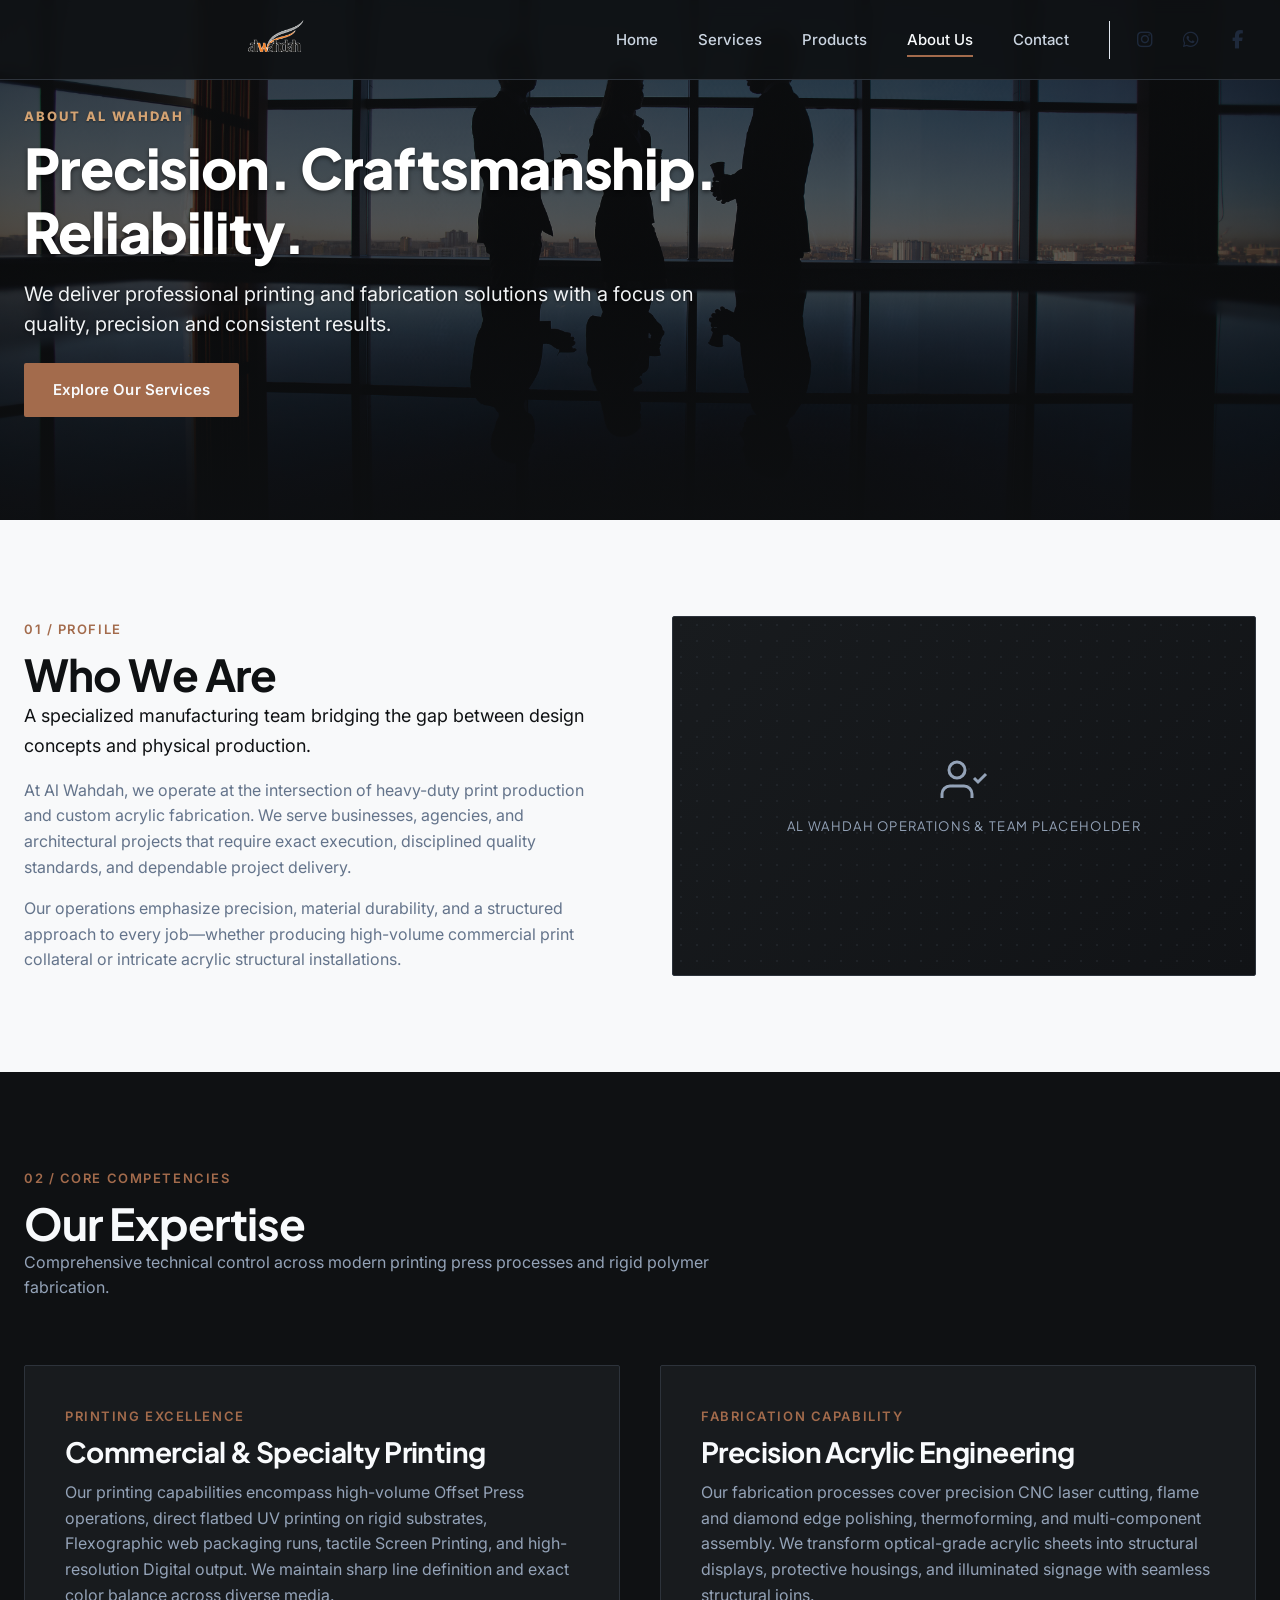
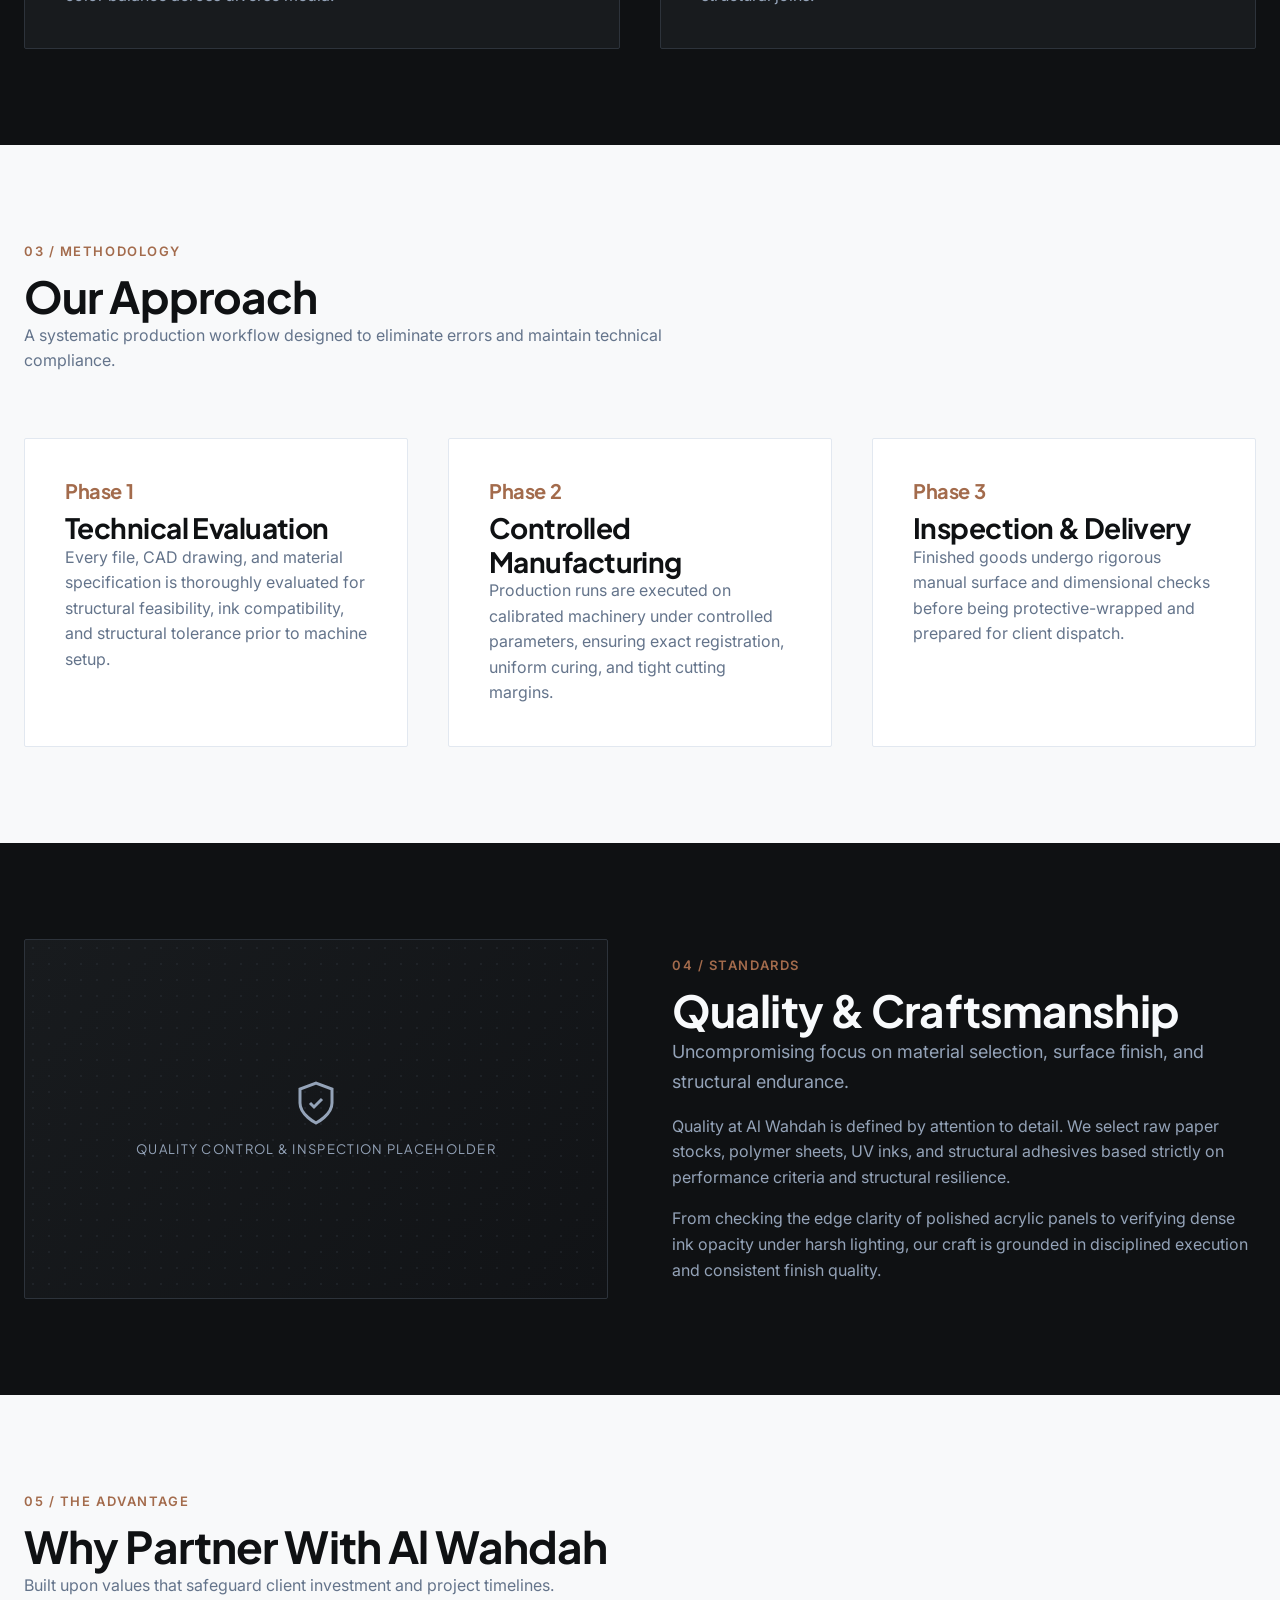
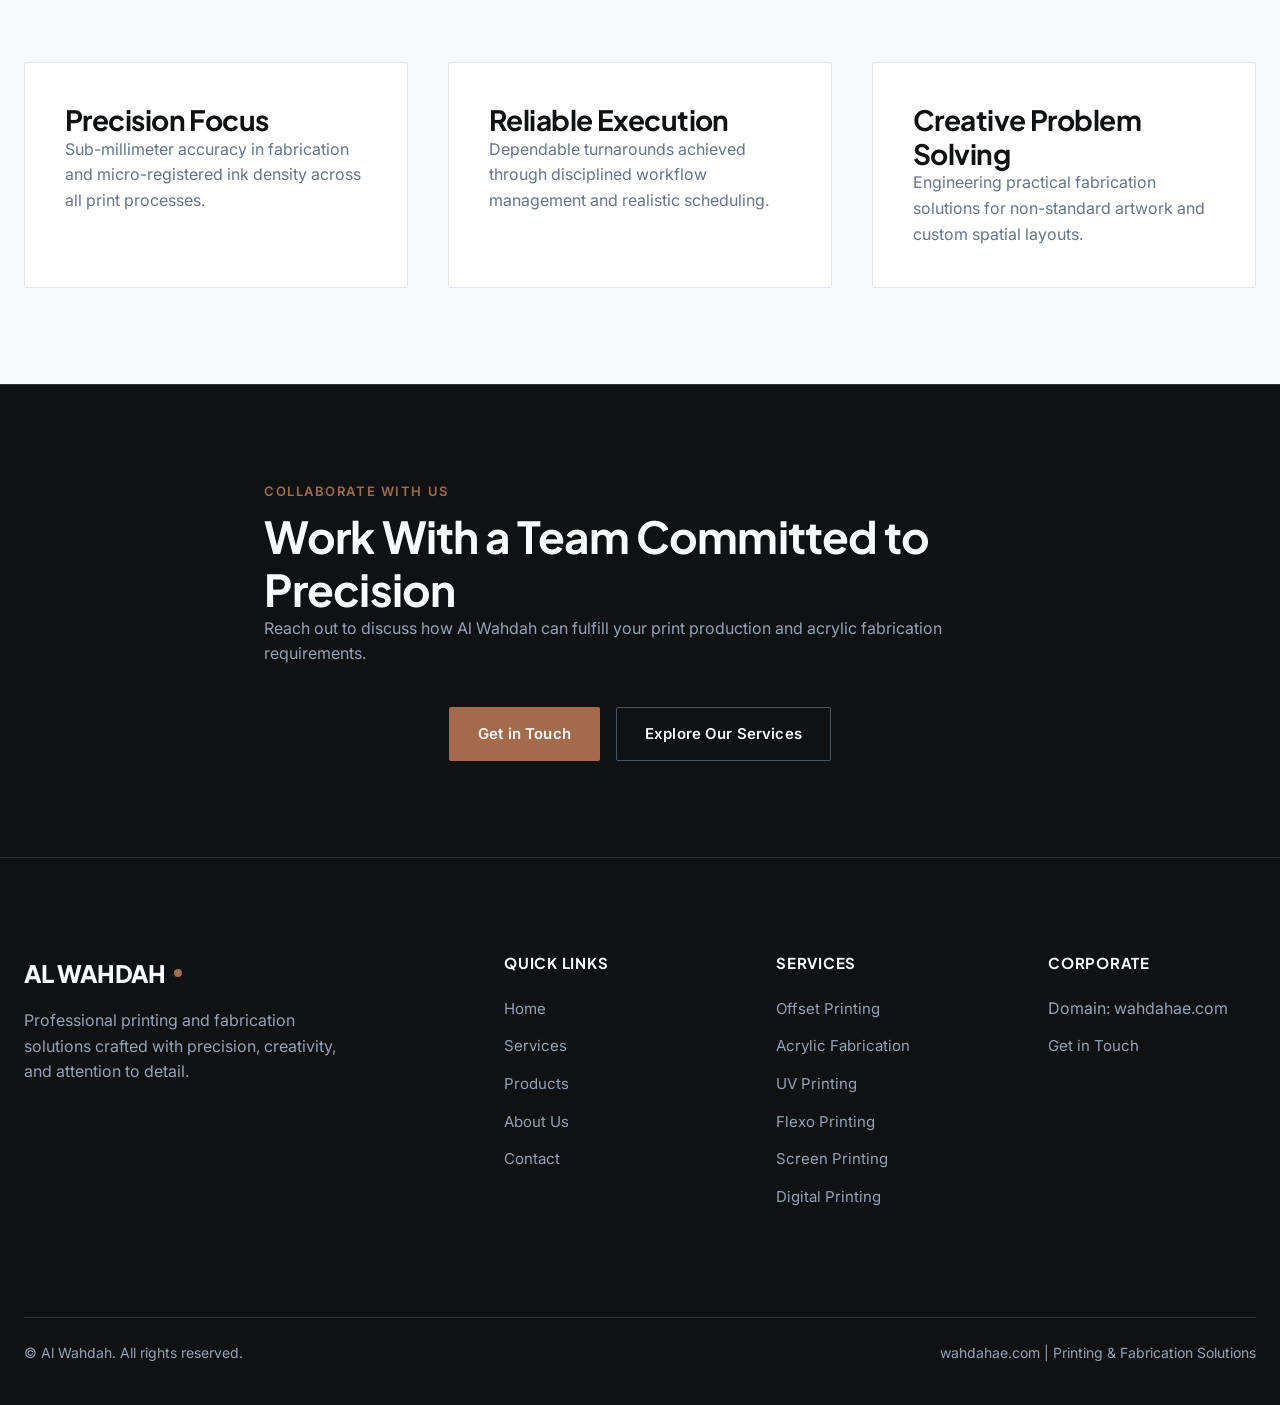
==== about.html @ 5cb5d932 "Initial project upload" ====
<!doctype html>
<html lang="en">
  <head>
    <meta charset="UTF-8" />
    <meta name="viewport" content="width=device-width, initial-scale=1.0" />
    <meta
      name="description"
      content="Learn about Al Wahdah — dedicated to printing excellence, acrylic fabrication capabilities, technical precision, and reliable quality craftsmanship."
    />
    <meta
      name="keywords"
      content="About Al Wahdah, Printing Company, Acrylic Fabrication, Industrial Printing, Quality Craftsmanship, Print Precision"
    />
    <meta name="author" content="Al Wahdah" />
    <meta property="og:title" content="About Us | Al Wahdah" />
    <meta
      property="og:description"
      content="Learn about Al Wahdah — dedicated to printing excellence, acrylic fabrication capabilities, technical precision, and reliable quality craftsmanship."
    />
    <meta property="og:type" content="website" />
    <meta property="og:url" content="https://wahdahae.com/about.html" />

    <title>About Us | Al Wahdah — Printing &amp; Fabrication Solutions</title>

    <!-- Google Fonts -->
    <link rel="preconnect" href="https://fonts.googleapis.com" />
    <link rel="preconnect" href="https://fonts.gstatic.com" crossorigin />
    <link
      href="https://fonts.googleapis.com/css2?family=Inter:wght@400;500;600;700&family=Plus+Jakarta+Sans:wght@600;700;800&display=swap"
      rel="stylesheet"
    />

    <!-- Main Stylesheet -->
    <link rel="stylesheet" href="css/style.css" />
    <!-- Font Awesome CDN -->
    <link
      rel="stylesheet"
      href="https://cdnjs.cloudflare.com/ajax/libs/font-awesome/6.5.1/css/all.min.css"
      integrity="sha512-DTOQO9RWCH3ppGqcWaEA1BIZOC6xxalwEsw9c2QQeAIftl+Vegovlnee1c9QX4TctnWMn13TZye+giMm8e2LwA=="
      crossorigin="anonymous"
      referrerpolicy="no-referrer"
    />
    <link
      rel="stylesheet"
      href="https://cdnjs.cloudflare.com/ajax/libs/font-awesome/6.5.1/css/all.min.css"
      integrity="sha512-DTOQO9RWCH3ppGqcWaEA1BIZOC6xxalwEsw9c2QQeAIftl+Vegovlnee1c9QX4TctnWMn13TZye+giMm8e2LwA=="
      crossorigin="anonymous"
      referrerpolicy="no-referrer"
    />
  </head>
  <body>
    <!-- ==========================================
       SITE HEADER / NAVIGATION
       ========================================== -->
    <header class="site-header">
      <div class="container header-container">
        <a href="index.html" class="brand-logo" aria-label="Al Wahdah">
          <img
            src="images/general/wahdah-logo.png"
            alt="Al Wahdah"
            class="logo-img"
            loading="eager"
          />
        </a>

        <div class="nav-wrapper">
          <nav aria-label="Main Navigation">
            <ul class="nav-menu" id="mobile-navigation">
              <li><a href="index.html" class="nav-link active">Home</a></li>
              <li><a href="services.html" class="nav-link">Services</a></li>
              <li><a href="products.html" class="nav-link">Products</a></li>
              <li><a href="about.html" class="nav-link">About Us</a></li>
              <li><a href="contact.html" class="nav-link">Contact</a></li>

              <!-- Mobile Social Navigation -->
              <li class="nav-social-mobile">
                <a
                  href="https://www.instagram.com/wahdah.ae/?hl=en"
                  target="_blank"
                  rel="noopener noreferrer"
                  aria-label="Instagram"
                  title="Instagram"
                  class="social-icon-link"
                >
                  <i class="fa-brands fa-instagram" aria-hidden="true"></i>
                </a>
                <a
                  href="https://wa.me/971529286262"
                  target="_blank"
                  rel="noopener noreferrer"
                  aria-label="WhatsApp"
                  title="WhatsApp"
                  class="social-icon-link"
                >
                  <i class="fa-brands fa-whatsapp" aria-hidden="true"></i>
                </a>
                <a
                  href="https://www.facebook.com/alwahdah.printingpress/"
                  target="_blank"
                  rel="noopener noreferrer"
                  aria-label="Facebook"
                  title="Facebook"
                  class="social-icon-link"
                >
                  <i class="fa-brands fa-facebook-f" aria-hidden="true"></i>
                </a>
              </li>
            </ul>
          </nav>

          <!-- Desktop Social Links -->
          <div class="nav-social-desktop">
            <a
              href="https://www.instagram.com/wahdah.ae/?hl=en"
              target="_blank"
              rel="noopener noreferrer"
              aria-label="Instagram"
              title="Instagram"
              class="social-icon-link"
            >
              <i class="fa-brands fa-instagram" aria-hidden="true"></i>
            </a>
            <a
              href="https://wa.me/971529286262"
              target="_blank"
              rel="noopener noreferrer"
              aria-label="WhatsApp"
              title="WhatsApp"
              class="social-icon-link"
            >
              <i class="fa-brands fa-whatsapp" aria-hidden="true"></i>
            </a>
            <a
              href="https://www.facebook.com/alwahdah.printingpress/"
              target="_blank"
              rel="noopener noreferrer"
              aria-label="Facebook"
              title="Facebook"
              class="social-icon-link"
            >
              <i class="fa-brands fa-facebook-f" aria-hidden="true"></i>
            </a>
          </div>
        </div>

        <button
          class="mobile-nav-toggle"
          aria-label="Open menu"
          aria-expanded="false"
          aria-controls="mobile-navigation"
        >
          <span></span>
          <span></span>
          <span></span>
        </button>
      </div>
    </header>
    <main>
      <!-- ==========================================
         PAGE HERO
         ========================================== -->
      <!-- ==========================================
     ABOUT US HERO SECTION
     ========================================== -->
<section class="about-hero">
  <div class="about-hero-bg">
    <img src="images/general/about-us-hero.jpg" alt="Al Wahdah production facility" class="about-hero-img" loading="eager">
    <div class="about-hero-overlay"></div>
  </div>

  <div class="container about-hero-container">
    <div class="about-hero-content hero-animate">
      <span class="text-eyebrow about-hero-eyebrow">ABOUT AL WAHDAH</span>
      <h1 class="about-hero-title">Precision. Craftsmanship. Reliability.</h1>
      <p class="about-hero-lead">
        We deliver professional printing and fabrication solutions with a focus on quality, precision and consistent results.
      </p>
      <div class="about-hero-action">
        <a href="services.html" class="btn btn-primary">Explore Our Services</a>
      </div>
    </div>
  </div>
</section>

      <!-- ==========================================
         1. WHO WE ARE
         ========================================== -->
      <section class="section">
        <div class="container">
          <div
            class="grid grid-2"
            style="align-items: center; gap: var(--space-2xl)"
          >
            <div class="reveal">
              <span class="text-eyebrow">01 / Profile</span>
              <h2>Who We Are</h2>
              <p class="text-lead" style="color: var(--color-dark-deep)">
                A specialized manufacturing team bridging the gap between design
                concepts and physical production.
              </p>
              <p>
                At Al Wahdah, we operate at the intersection of heavy-duty print
                production and custom acrylic fabrication. We serve businesses,
                agencies, and architectural projects that require exact
                execution, disciplined quality standards, and dependable project
                delivery.
              </p>
              <p>
                Our operations emphasize precision, material durability, and a
                structured approach to every job—whether producing high-volume
                commercial print collateral or intricate acrylic structural
                installations.
              </p>
            </div>

            <div class="reveal">
              <div class="media-placeholder" style="min-height: 360px">
                <svg
                  class="media-placeholder-icon"
                  viewBox="0 0 24 24"
                  fill="none"
                  stroke="currentColor"
                  stroke-width="1.5"
                >
                  <path d="M16 21v-2a4 4 0 00-4-4H5a4 4 0 00-4 4v2" />
                  <circle cx="8.5" cy="7" r="4" />
                  <polyline points="17 11 19 13 23 9" />
                </svg>
                <span class="media-placeholder-text"
                  >Al Wahdah Operations &amp; Team Placeholder</span
                >
              </div>
            </div>
          </div>
        </div>
      </section>

      <!-- ==========================================
         2. OUR EXPERTISE
         ========================================== -->
      <section class="section section-dark">
        <div class="container">
          <div class="section-header reveal">
            <span class="text-eyebrow">02 / Core Competencies</span>
            <h2>Our Expertise</h2>
            <p>
              Comprehensive technical control across modern printing press
              processes and rigid polymer fabrication.
            </p>
          </div>

          <div class="grid grid-2" style="gap: var(--space-xl)">
            <div
              class="card reveal"
              style="
                background-color: var(--color-dark-surface);
                border-color: var(--color-border-dark);
              "
            >
              <span class="text-eyebrow">Printing Excellence</span>
              <h3
                style="
                  color: var(--color-text-light);
                  margin-bottom: var(--space-sm);
                "
              >
                Commercial &amp; Specialty Printing
              </h3>
              <p style="color: var(--color-aluminum)">
                Our printing capabilities encompass high-volume Offset Press
                operations, direct flatbed UV printing on rigid substrates,
                Flexographic web packaging runs, tactile Screen Printing, and
                high-resolution Digital output. We maintain sharp line
                definition and exact color balance across diverse media.
              </p>
            </div>

            <div
              class="card reveal"
              style="
                background-color: var(--color-dark-surface);
                border-color: var(--color-border-dark);
              "
            >
              <span class="text-eyebrow">Fabrication Capability</span>
              <h3
                style="
                  color: var(--color-text-light);
                  margin-bottom: var(--space-sm);
                "
              >
                Precision Acrylic Engineering
              </h3>
              <p style="color: var(--color-aluminum)">
                Our fabrication processes cover precision CNC laser cutting,
                flame and diamond edge polishing, thermoforming, and
                multi-component assembly. We transform optical-grade acrylic
                sheets into structural displays, protective housings, and
                illuminated signage with seamless structural joins.
              </p>
            </div>
          </div>
        </div>
      </section>

      <!-- ==========================================
         3. OUR APPROACH
         ========================================== -->
      <section class="section">
        <div class="container">
          <div class="section-header reveal">
            <span class="text-eyebrow">03 / Methodology</span>
            <h2>Our Approach</h2>
            <p>
              A systematic production workflow designed to eliminate errors and
              maintain technical compliance.
            </p>
          </div>

          <div class="grid grid-3">
            <div class="card reveal">
              <h4
                style="
                  color: var(--color-accent-brown);
                  margin-bottom: var(--space-xs);
                "
              >
                Phase 1
              </h4>
              <h3>Technical Evaluation</h3>
              <p>
                Every file, CAD drawing, and material specification is
                thoroughly evaluated for structural feasibility, ink
                compatibility, and structural tolerance prior to machine setup.
              </p>
            </div>

            <div class="card reveal">
              <h4
                style="
                  color: var(--color-accent-brown);
                  margin-bottom: var(--space-xs);
                "
              >
                Phase 2
              </h4>
              <h3>Controlled Manufacturing</h3>
              <p>
                Production runs are executed on calibrated machinery under
                controlled parameters, ensuring exact registration, uniform
                curing, and tight cutting margins.
              </p>
            </div>

            <div class="card reveal">
              <h4
                style="
                  color: var(--color-accent-brown);
                  margin-bottom: var(--space-xs);
                "
              >
                Phase 3
              </h4>
              <h3>Inspection &amp; Delivery</h3>
              <p>
                Finished goods undergo rigorous manual surface and dimensional
                checks before being protective-wrapped and prepared for client
                dispatch.
              </p>
            </div>
          </div>
        </div>
      </section>

      <!-- ==========================================
         4. QUALITY & CRAFTSMANSHIP
         ========================================== -->
      <section class="section section-dark">
        <div class="container">
          <div
            class="grid grid-2"
            style="align-items: center; gap: var(--space-2xl)"
          >
            <div class="reveal" style="order: 2">
              <span class="text-eyebrow">04 / Standards</span>
              <h2>Quality &amp; Craftsmanship</h2>
              <p class="text-lead">
                Uncompromising focus on material selection, surface finish, and
                structural endurance.
              </p>
              <p>
                Quality at Al Wahdah is defined by attention to detail. We
                select raw paper stocks, polymer sheets, UV inks, and structural
                adhesives based strictly on performance criteria and structural
                resilience.
              </p>
              <p>
                From checking the edge clarity of polished acrylic panels to
                verifying dense ink opacity under harsh lighting, our craft is
                grounded in disciplined execution and consistent finish quality.
              </p>
            </div>

            <div class="reveal" style="order: 1">
              <div class="media-placeholder" style="min-height: 360px">
                <svg
                  class="media-placeholder-icon"
                  viewBox="0 0 24 24"
                  fill="none"
                  stroke="currentColor"
                  stroke-width="1.5"
                >
                  <path d="M12 22s8-4 8-10V5l-8-3-8 3v7c0 6 8 10 8 10z" />
                  <path d="M9 12l2 2 4-4" />
                </svg>
                <span class="media-placeholder-text"
                  >Quality Control &amp; Inspection Placeholder</span
                >
              </div>
            </div>
          </div>
        </div>
      </section>

      <!-- ==========================================
         5. WHY AL WAHDAH
         ========================================== -->
      <section class="section">
        <div class="container">
          <div class="section-header reveal">
            <span class="text-eyebrow">05 / The Advantage</span>
            <h2>Why Partner With Al Wahdah</h2>
            <p>
              Built upon values that safeguard client investment and project
              timelines.
            </p>
          </div>

          <div class="grid grid-3">
            <div class="card reveal">
              <h3>Precision Focus</h3>
              <p>
                Sub-millimeter accuracy in fabrication and micro-registered ink
                density across all print processes.
              </p>
            </div>

            <div class="card reveal">
              <h3>Reliable Execution</h3>
              <p>
                Dependable turnarounds achieved through disciplined workflow
                management and realistic scheduling.
              </p>
            </div>

            <div class="card reveal">
              <h3>Creative Problem Solving</h3>
              <p>
                Engineering practical fabrication solutions for non-standard
                artwork and custom spatial layouts.
              </p>
            </div>
          </div>
        </div>
      </section>

      <!-- ==========================================
         6. CTA SECTION
         ========================================== -->
      <section
        class="section section-dark"
        style="border-top: 1px solid var(--color-border-dark)"
      >
        <div
          class="container text-center reveal"
          style="max-width: 800px; margin: 0 auto"
        >
          <span class="text-eyebrow">Collaborate With Us</span>
          <h2>Work With a Team Committed to Precision</h2>
          <p style="margin-bottom: var(--space-xl)">
            Reach out to discuss how Al Wahdah can fulfill your print production
            and acrylic fabrication requirements.
          </p>
          <div class="hero-actions" style="justify-content: center">
            <a href="contact.html" class="btn btn-primary">Get in Touch</a>
            <a href="services.html" class="btn btn-secondary"
              >Explore Our Services</a
            >
          </div>
        </div>
      </section>
    </main>

    <!-- ==========================================
       SITE FOOTER
       ========================================== -->
    <footer class="site-footer">
      <div class="container">
        <div class="footer-grid">
          <div class="footer-brand">
            <a href="index.html" class="brand-logo">
              AL WAHDAH<span class="accent-dot"></span>
            </a>
            <p>
              Professional printing and fabrication solutions crafted with
              precision, creativity, and attention to detail.
            </p>
          </div>

          <div>
            <h4 class="footer-title">Quick Links</h4>
            <ul class="footer-links">
              <li><a href="index.html">Home</a></li>
              <li><a href="services.html">Services</a></li>
              <li><a href="products.html">Products</a></li>
              <li><a href="about.html">About Us</a></li>
              <li><a href="contact.html">Contact</a></li>
            </ul>
          </div>

          <div>
            <h4 class="footer-title">Services</h4>
            <ul class="footer-links">
              <li><a href="services.html#offset">Offset Printing</a></li>
              <li><a href="services.html#acrylic">Acrylic Fabrication</a></li>
              <li><a href="services.html#uv">UV Printing</a></li>
              <li><a href="services.html#flexo">Flexo Printing</a></li>
              <li><a href="services.html#screen">Screen Printing</a></li>
              <li><a href="services.html#digital">Digital Printing</a></li>
            </ul>
          </div>

          <div>
            <h4 class="footer-title">Corporate</h4>
            <ul class="footer-links">
              <li>
                <span
                  style="
                    display: block;
                    color: var(--color-aluminum);
                    margin-bottom: 4px;
                  "
                  >Domain: wahdahae.com</span
                >
              </li>
              <li><a href="contact.html">Get in Touch</a></li>
            </ul>
          </div>
        </div>

        <div class="footer-bottom">
          <div>&copy; Al Wahdah. All rights reserved.</div>
          <div>wahdahae.com | Printing &amp; Fabrication Solutions</div>
        </div>
      </div>
    </footer>

    <!-- Main JavaScript -->
    <script src="js/script.js"></script>
  </body>
</html>
---- css/style.css ----
/* ==========================================================================
   AL WAHDAH — PRINTING & FABRICATION SOLUTIONS
   Production-Ready Design System & Main Stylesheet
   Domain: wahdahae.com
   ========================================================================== */

/* --------------------------------------------------------------------------
   1. DESIGN TOKENS & CUSTOM PROPERTIES
   -------------------------------------------------------------------------- */
:root {
  /* Color Palette */
  --color-dark-deep: #0f1113;        /* Deep Charcoal / Near Black */
  --color-dark-surface: #181b1e;     /* Surface Dark */
  --color-dark-card: #212529;        /* Card Background Dark */
  
  --color-light-bg: #f8f9fa;         /* Crisp Off-White */
  --color-light-surface: #ffffff;    /* Pure White */
  --color-light-muted: #e9ecef;      /* Light Gray Divider/Border */

  --color-accent-brown: #a36b4c;     /* Warm Brown Accent */
  --color-accent-brown-hover: #895638;
  --color-accent-brown-subtle: rgba(163, 107, 76, 0.12);

  --color-aluminum: #94a3b8;         /* Silver / Aluminum Accent */
  --color-aluminum-light: #cbd5e1;
  --color-aluminum-dark: #475569;

  --color-text-main: #1e293b;        /* Charcoal body text */
  --color-text-muted: #64748b;       /* Muted text */
  --color-text-light: #f8fafc;       /* Inverted text */
  --color-border: #e2e8f0;
  --color-border-dark: #2d333b;

  /* Typography */
  --font-family-base: 'Inter', system-ui, -apple-system, BlinkMacSystemFont, 'Segoe UI', Roboto, sans-serif;
  --font-family-heading: 'Plus Jakarta Sans', system-ui, -apple-system, BlinkMacSystemFont, 'Segoe UI', Roboto, sans-serif;

  /* Spacing Scale */
  --space-2xs: 0.25rem;  /* 4px */
  --space-xs:  0.5rem;   /* 8px */
  --space-sm:  0.75rem;  /* 12px */
  --space-md:  1rem;     /* 16px */
  --space-lg:  1.5rem;   /* 24px */
  --space-xl:  2.5rem;   /* 40px */
  --space-2xl: 4rem;     /* 64px */
  --space-3xl: 6rem;     /* 96px */

  /* Layout */
  --container-max-width: 1280px;
  --header-height: 80px;
  --radius-sm: 2px;      /* Minimal radius for sharp, industrial feel */
  --radius-md: 4px;
  --radius-lg: 8px;

  /* Elevation / Shadows (Subtle & Industrial) */
  --shadow-subtle: 0 2px 8px rgba(0, 0, 0, 0.04);
  --shadow-card: 0 4px 16px rgba(15, 17, 19, 0.06);
  --shadow-card-hover: 0 12px 28px rgba(15, 17, 19, 0.12);

  /* Transitions */
  --transition-fast: 0.15s ease;
  --transition-normal: 0.25s cubic-bezier(0.16, 1, 0.3, 1);
}

/* --------------------------------------------------------------------------
   2. RESET & BASE STYLES
   -------------------------------------------------------------------------- */
*, *::before, *::after {
  box-sizing: border-box;
  margin: 0;
  padding: 0;
}

html {
  font-size: 100%;
  scroll-behavior: smooth;
  -webkit-text-size-adjust: 100%;
}

body {
  font-family: var(--font-family-base);
  font-size: 1rem;
  line-height: 1.6;
  color: var(--color-text-main);
  background-color: var(--color-light-bg);
  -webkit-font-smoothing: antialiased;
  -moz-osx-font-smoothing: grayscale;
  overflow-x: hidden;
}

img, picture, video, canvas, svg {
  display: block;
  max-width: 100%;
  height: auto;
}

input, button, textarea, select {
  font: inherit;
}

a {
  color: inherit;
  text-decoration: none;
}

ul, ol {
  list-style: none;
}

/* --------------------------------------------------------------------------
   3. TYPOGRAPHY
   -------------------------------------------------------------------------- */
h1, h2, h3, h4, h5, h6 {
  font-family: var(--font-family-heading);
  color: var(--color-dark-deep);
  font-weight: 700;
  line-height: 1.2;
  letter-spacing: -0.02em;
}

h1 { font-size: clamp(2.25rem, 4vw + 1rem, 3.75rem); }
h2 { font-size: clamp(1.75rem, 2.5vw + 1rem, 2.75rem); }
h3 { font-size: clamp(1.25rem, 1.5vw + 0.8rem, 1.75rem); }
h4 { font-size: 1.25rem; }

p {
  color: var(--color-text-muted);
  margin-bottom: var(--space-md);
}

p:last-child {
  margin-bottom: 0;
}

.text-eyebrow {
  font-size: 0.8125rem;
  text-transform: uppercase;
  letter-spacing: 0.12em;
  font-weight: 600;
  color: var(--color-accent-brown);
  margin-bottom: var(--space-xs);
  display: block;
}

.text-lead {
  font-size: 1.125rem;
  line-height: 1.7;
  color: var(--color-text-main);
}

/* --------------------------------------------------------------------------
   4. LAYOUT & CONTAINERS
   -------------------------------------------------------------------------- */
.container {
  width: 100%;
  max-width: var(--container-max-width);
  margin-left: auto;
  margin-right: auto;
  padding-left: var(--space-lg);
  padding-right: var(--space-lg);
}

.section {
  padding-top: var(--space-3xl);
  padding-bottom: var(--space-3xl);
  position: relative;
}

.section-dark {
  background-color: var(--color-dark-deep);
  color: var(--color-text-light);
}

.section-dark h1, 
.section-dark h2, 
.section-dark h3, 
.section-dark h4 {
  color: var(--color-text-light);
}

.section-dark p {
  color: var(--color-aluminum);
}

.section-header {
  margin-bottom: var(--space-2xl);
  max-width: 720px;
}

.section-header.text-center {
  margin-left: auto;
  margin-right: auto;
  text-align: center;
}

.grid {
  display: grid;
  gap: var(--space-xl);
}

.grid-2 { grid-template-columns: repeat(2, 1fr); }
.grid-3 { grid-template-columns: repeat(3, 1fr); }
.grid-4 { grid-template-columns: repeat(4, 1fr); }

/* --------------------------------------------------------------------------
   5. NAVIGATION & HEADER
   -------------------------------------------------------------------------- */
.site-header {
  height: var(--header-height);
  width: 100%;
  position: fixed;
  top: 0;
  left: 0;
  z-index: 1000;
  background-color: rgba(15, 17, 19, 0.92);
  backdrop-filter: blur(8px);
  border-bottom: 1px solid var(--color-border-dark);
  transition: var(--transition-normal);
}

.header-container {
  display: flex;
  align-items: center;
  justify-content: space-between;
  height: 100%;
}

.brand-logo {
  font-family: var(--font-family-heading);
  font-size: 1.5rem;
  font-weight: 800;
  color: var(--color-text-light);
  letter-spacing: -0.03em;
  display: flex;
  align-items: center;
  gap: var(--space-xs);
}

.brand-logo .accent-dot {
  width: 8px;
  height: 8px;
  background-color: var(--color-accent-brown);
  border-radius: 50%;
  display: inline-block;
}

.nav-menu {
  display: flex;
  align-items: center;
  gap: var(--space-xl);
}

.nav-link {
  color: var(--color-aluminum-light);
  font-size: 0.9375rem;
  font-weight: 500;
  transition: var(--transition-fast);
  position: relative;
  padding: var(--space-xs) 0;
}

.nav-link:hover,
.nav-link.active {
  color: var(--color-text-light);
}

.nav-link.active::after {
  content: '';
  position: absolute;
  bottom: 0;
  left: 0;
  width: 100%;
  height: 2px;
  background-color: var(--color-accent-brown);
}

/* Mobile Nav Toggle */
.mobile-nav-toggle {
  display: none;
  background: none;
  border: none;
  cursor: pointer;
  padding: var(--space-xs);
  color: var(--color-text-light);
}

.mobile-nav-toggle span {
  display: block;
  width: 24px;
  height: 2px;
  background-color: var(--color-text-light);
  margin: 5px 0;
  transition: var(--transition-fast);
}

/* --------------------------------------------------------------------------
   6. BUTTONS & UI CONTROLS
   -------------------------------------------------------------------------- */
.btn {
  display: inline-flex;
  align-items: center;
  justify-content: center;
  padding: 0.875rem 1.75rem;
  font-size: 0.9375rem;
  font-weight: 600;
  letter-spacing: 0.01em;
  border-radius: var(--radius-sm);
  transition: var(--transition-normal);
  cursor: pointer;
  border: 1px solid transparent;
  gap: var(--space-xs);
  text-align: center;
  white-space: nowrap;
}

.btn-primary {
  background-color: var(--color-accent-brown);
  color: var(--color-text-light);
}

.btn-primary:hover {
  background-color: var(--color-accent-brown-hover);
  transform: translateY(-1px);
}

.btn-secondary {
  background-color: transparent;
  color: var(--color-text-light);
  border-color: var(--color-aluminum-dark);
}

.btn-secondary:hover {
  border-color: var(--color-aluminum-light);
  background-color: rgba(255, 255, 255, 0.05);
}

.btn-dark {
  background-color: var(--color-dark-deep);
  color: var(--color-text-light);
}

.btn-dark:hover {
  background-color: var(--color-dark-surface);
}

.btn-sm {
  padding: 0.5rem 1rem;
  font-size: 0.875rem;
}

/* --------------------------------------------------------------------------
   7. HERO ELEMENTS & PAGE HEADERS
   -------------------------------------------------------------------------- */
.hero {
  padding-top: calc(var(--header-height) + var(--space-3xl));
  padding-bottom: var(--space-3xl);
  background-color: var(--color-dark-deep);
  color: var(--color-text-light);
  min-height: 80vh;
  display: flex;
  align-items: center;
  border-bottom: 1px solid var(--color-border-dark);
}

.hero-grid {
  display: grid;
  grid-template-columns: 1.1fr 0.9fr;
  gap: var(--space-2xl);
  align-items: center;
}

.hero-actions {
  display: flex;
  gap: var(--space-md);
  margin-top: var(--space-xl);
  flex-wrap: wrap;
}

.page-header {
  padding-top: calc(var(--header-height) + var(--space-2xl));
  padding-bottom: var(--space-2xl);
  background-color: var(--color-dark-deep);
  border-bottom: 1px solid var(--color-border-dark);
}

/* --------------------------------------------------------------------------
   8. MEDIA PLACEHOLDERS (CSS ONLY)
   -------------------------------------------------------------------------- */
.media-placeholder {
  width: 100%;
  height: 100%;
  min-height: 280px;
  background: linear-gradient(135deg, var(--color-dark-surface) 0%, #111316 100%);
  border: 1px solid var(--color-border-dark);
  border-radius: var(--radius-sm);
  display: flex;
  flex-direction: column;
  align-items: center;
  justify-content: center;
  padding: var(--space-lg);
  text-align: center;
  position: relative;
  overflow: hidden;
}

.media-placeholder::before {
  content: '';
  position: absolute;
  inset: 0;
  background-image: radial-gradient(var(--color-border-dark) 1px, transparent 1px);
  background-size: 16px 16px;
  opacity: 0.4;
}

.media-placeholder-icon {
  width: 48px;
  height: 48px;
  border: 1.5px stroke var(--color-aluminum);
  margin-bottom: var(--space-sm);
  position: relative;
  z-index: 1;
  color: var(--color-aluminum);
}

.media-placeholder-text {
  font-family: var(--font-family-heading);
  font-size: 0.8125rem;
  text-transform: uppercase;
  letter-spacing: 0.1em;
  color: var(--color-aluminum);
  position: relative;
  z-index: 1;
}

.video-placeholder {
  aspect-ratio: 16 / 9;
  min-height: auto;
}

/* --------------------------------------------------------------------------
   9. SERVICE & PRODUCT CARDS
   -------------------------------------------------------------------------- */
.card {
  background-color: var(--color-light-surface);
  border: 1px solid var(--color-border);
  border-radius: var(--radius-sm);
  padding: var(--space-xl);
  transition: var(--transition-normal);
  display: flex;
  flex-direction: column;
  height: 100%;
}

.card:hover {
  border-color: var(--color-aluminum);
  box-shadow: var(--shadow-card-hover);
  transform: translateY(-2px);
}

.service-card {
  position: relative;
}

.service-card-number {
  font-family: var(--font-family-heading);
  font-size: 0.875rem;
  font-weight: 700;
  color: var(--color-accent-brown);
  margin-bottom: var(--space-md);
  display: block;
}

.service-card h3 {
  margin-bottom: var(--space-sm);
}

.service-card-footer {
  margin-top: auto;
  padding-top: var(--space-lg);
}

.product-card {
  padding: 0;
  overflow: hidden;
}

.product-card-body {
  padding: var(--space-lg);
  display: flex;
  flex-direction: column;
  flex-grow: 1;
}

.product-card-title {
  font-size: 1.125rem;
  margin-bottom: var(--space-xs);
}

/* --------------------------------------------------------------------------
   10. FORMS & INPUTS
   -------------------------------------------------------------------------- */
.form-group {
  margin-bottom: var(--space-lg);
}

.form-label {
  display: block;
  font-size: 0.875rem;
  font-weight: 600;
  margin-bottom: var(--space-xs);
  color: var(--color-dark-deep);
}

.form-control {
  width: 100%;
  padding: 0.875rem 1rem;
  font-size: 0.9375rem;
  background-color: var(--color-light-surface);
  border: 1px solid var(--color-border);
  border-radius: var(--radius-sm);
  color: var(--color-text-main);
  transition: var(--transition-fast);
}

.form-control:focus {
  outline: none;
  border-color: var(--color-accent-brown);
  box-shadow: 0 0 0 3px var(--color-accent-brown-subtle);
}

textarea.form-control {
  min-height: 140px;
  resize: vertical;
}

/* --------------------------------------------------------------------------
   11. FOOTER
   -------------------------------------------------------------------------- */
.site-footer {
  background-color: var(--color-dark-deep);
  color: var(--color-aluminum);
  border-top: 1px solid var(--color-border-dark);
  padding-top: var(--space-3xl);
  padding-bottom: var(--space-xl);
}

.footer-grid {
  display: grid;
  grid-template-columns: 2fr 1fr 1fr 1fr;
  gap: var(--space-2xl);
  margin-bottom: var(--space-3xl);
}

.footer-brand p {
  color: var(--color-aluminum);
  margin-top: var(--space-md);
  max-width: 320px;
}

.footer-title {
  color: var(--color-text-light);
  font-size: 0.9375rem;
  font-weight: 700;
  text-transform: uppercase;
  letter-spacing: 0.05em;
  margin-bottom: var(--space-lg);
}

.footer-links li {
  margin-bottom: var(--space-sm);
}

.footer-links a {
  color: var(--color-aluminum);
  transition: var(--transition-fast);
  font-size: 0.9375rem;
}

.footer-links a:hover {
  color: var(--color-text-light);
}

.footer-bottom {
  padding-top: var(--space-lg);
  border-top: 1px solid var(--color-border-dark);
  display: flex;
  justify-content: space-between;
  align-items: center;
  font-size: 0.875rem;
}

/* --------------------------------------------------------------------------
   12. ACCESSIBILITY & FOCUS STATES
   -------------------------------------------------------------------------- */
:focus-visible {
  outline: 2px solid var(--color-accent-brown);
  outline-offset: 3px;
}

.visually-hidden {
  position: absolute;
  width: 1px;
  height: 1px;
  padding: 0;
  margin: -1px;
  overflow: hidden;
  clip: rect(0, 0, 0, 0);
  white-space: nowrap;
  border: 0;
}

/* --------------------------------------------------------------------------
   13. RESPONSIVE BREAKPOINTS
   -------------------------------------------------------------------------- */
@media (max-width: 1024px) {
  .grid-4 { grid-template-columns: repeat(2, 1fr); }
  .grid-3 { grid-template-columns: repeat(2, 1fr); }
  .footer-grid { grid-template-columns: 1fr 1fr; gap: var(--space-xl); }
}

@media (max-width: 768px) {
  :root {
    --header-height: 70px;
  }

  .mobile-nav-toggle {
    display: block;
  }

  .nav-menu {
    position: fixed;
    top: var(--header-height);
    left: 0;
    width: 100%;
    height: calc(100vh - var(--header-height));
    background-color: var(--color-dark-deep);
    flex-direction: column;
    align-items: flex-start;
    padding: var(--space-2xl) var(--space-lg);
    gap: var(--space-lg);
    transform: translateX(100%);
    transition: var(--transition-normal);
    border-top: 1px solid var(--color-border-dark);
  }

  .nav-menu.is-active {
    transform: translateX(0);
  }

  .nav-link {
    font-size: 1.25rem;
  }

  .hero-grid {
    grid-template-columns: 1fr;
  }

  .grid-2, .grid-3, .grid-4 {
    grid-template-columns: 1fr;
  }

  .footer-grid {
    grid-template-columns: 1fr;
  }

  .footer-bottom {
    flex-direction: column;
    gap: var(--space-md);
    text-align: center;
  }
}

.brand-logo {
  display: inline-flex;
  align-items: center;
  text-decoration: none;
  background: transparent;
}

.brand-logo img,
.brand-logo .logo-img {
  width: 500px;
  height: auto;
  max-height: 65px;
  object-fit: contain;
  display: block;
}

/* Footer Logo */
.footer-brand .brand-logo img,
.footer-brand .brand-logo .logo-img {
  width: 155px;
  height: auto;
  max-height: 55px;
}

/* Mobile & Tablet */
@media (max-width: 768px) {
  .brand-logo img,
  .brand-logo .logo-img {
    width: 150px;
    max-height: 55px;
  }
}

/* --------------------------------------------------------------------------
   HERO SECTION WITH HERO.JPG
   -------------------------------------------------------------------------- */
.hero-home {
  position: relative;
  min-height: 75vh;
  height: clamp(550px, 80vh, 850px);
  display: flex;
  align-items: center;
  justify-content: center;
  background-color: var(--color-dark-deep);
  color: var(--color-text-light);
  overflow: hidden;
  padding: var(--space-2xl) 0;
}

.hero-bg-wrapper {
  position: absolute;
  inset: 0;
  width: 100%;
  height: 100%;
  z-index: 1;
}

.hero-bg-img {
  width: 100%;
  height: 100%;
  object-fit: cover;
  object-position: center;
  display: block;
}

/* Balanced dark overlay ensuring 100% white text contrast */
.hero-overlay {
  position: absolute;
  inset: 0;
  background: linear-gradient(
    180deg,
    rgba(15, 17, 19, 0.72) 0%,
    rgba(15, 17, 19, 0.65) 50%,
    rgba(15, 17, 19, 0.85) 100%
  );
  z-index: 2;
}

.hero-container {
  position: relative;
  z-index: 3;
  width: 100%;
}

.hero-content {
  max-width: 780px;
}

.hero-eyebrow {
  color: #d4a373;
  font-weight: 800;
  letter-spacing: 0.15em;
  margin-bottom: var(--space-xs);
  text-shadow: 0 1px 2px rgba(0, 0, 0, 0.4);
}

.hero-title {
  color: #ffffff;
  font-size: clamp(2.5rem, 5vw, 4rem);
  font-weight: 800;
  line-height: 1.15;
  margin-bottom: var(--space-md);
  text-shadow: 0 2px 4px rgba(0, 0, 0, 0.5);
}

.hero-lead {
  color: #f1f3f5;
  font-size: clamp(1.125rem, 2vw, 1.35rem);
  line-height: 1.5;
  max-width: 660px;
  margin-bottom: var(--space-xl);
  text-shadow: 0 1px 3px rgba(0, 0, 0, 0.5);
}

.btn-hero-secondary {
  color: #ffffff;
  border-color: rgba(255, 255, 255, 0.4);
  background-color: rgba(255, 255, 255, 0.08);
  backdrop-filter: blur(4px);
  -webkit-backdrop-filter: blur(4px);
}

.btn-hero-secondary:hover {
  background-color: #ffffff;
  color: var(--color-dark-deep);
  border-color: #ffffff;
}

/* Subtle, performant entrance animation */
@keyframes heroFadeUp {
  0% {
    opacity: 0;
    transform: translateY(18px);
  }
  100% {
    opacity: 1;
    transform: translateY(0);
  }
}

.hero-animate {
  animation: heroFadeUp 0.6s cubic-bezier(0.16, 1, 0.3, 1) forwards;
}

/* Responsive adjustments */
@media (max-width: 768px) {
  .hero-home {
    min-height: 60vh;
    height: auto;
    padding: var(--space-3xl) 0;
  }

  .hero-actions {
    flex-direction: column;
    align-items: stretch;
  }

  .hero-actions .btn {
    width: 100%;
  }
}

/* --------------------------------------------------------------------------
   HEADER SOCIAL MEDIA ICONS
   -------------------------------------------------------------------------- */
.nav-wrapper {
  display: flex;
  align-items: center;
  gap: var(--space-xl);
}

.nav-social-desktop {
  display: flex;
  align-items: center;
  gap: var(--space-sm);
  padding-left: var(--space-md);
  border-left: 1px solid var(--color-border);
}

.nav-social-mobile {
  display: none;
}

.social-icon-link {
  display: inline-flex;
  align-items: center;
  justify-content: center;
  width: 36px;
  height: 36px;
  color: var(--color-text-main);
  font-size: 1.125rem;
  border-radius: var(--radius-sm);
  transition: color var(--transition-fast), transform var(--transition-fast), background-color var(--transition-fast);
  text-decoration: none;
}

.social-icon-link:hover {
  color: var(--color-accent-brown);
  transform: translateY(-2px);
  background-color: rgba(163, 116, 70, 0.08);
}

/* --------------------------------------------------------------------------
   RESPONSIVE SOCIAL MEDIA NAVIGATION
   -------------------------------------------------------------------------- */
@media (max-width: 992px) {
  .nav-wrapper {
    gap: var(--space-md);
  }
}

@media (max-width: 768px) {
  .nav-social-desktop {
    display: none; /* Hide outside header bar to avoid horizontal scroll */
  }

  .nav-social-mobile {
    display: flex;
    align-items: center;
    justify-content: center;
    gap: var(--space-md);
    margin-top: var(--space-md);
    padding-top: var(--space-md);
    border-top: 1px solid var(--color-border);
    width: 100%;
  }

  .nav-social-mobile .social-icon-link {
    width: 42px;
    height: 42px;
    font-size: 1.25rem;
    background-color: var(--color-light-bg);
  }
}
/* --------------------------------------------------------------------------
   HEADER SOCIAL MEDIA ICONS
   -------------------------------------------------------------------------- */
.nav-wrapper {
  display: flex;
  align-items: center;
  gap: var(--space-xl);
}

.nav-social-desktop {
  display: flex;
  align-items: center;
  gap: var(--space-xs);
  padding-left: var(--space-md);
  border-left: 1px solid var(--color-border);
}

.nav-social-mobile {
  display: none;
}

.social-icon-link {
  display: inline-flex;
  align-items: center;
  justify-content: center;
  width: 38px;
  height: 38px;
  color: var(--color-text-main);
  font-size: 1.125rem;
  border-radius: var(--radius-sm);
  transition: color var(--transition-fast), transform var(--transition-fast), background-color var(--transition-fast);
  text-decoration: none;
}

.social-icon-link:hover {
  color: var(--color-accent-brown);
  transform: translateY(-2px);
  background-color: rgba(163, 116, 70, 0.08);
}

/* Responsive Rules for Tablet & Mobile */
@media (max-width: 992px) {
  .nav-wrapper {
    gap: var(--space-md);
  }
}

@media (max-width: 768px) {
  .nav-social-desktop {
    display: none; /* Hide in primary bar to prevent horizontal scrolling */
  }

  .nav-social-mobile {
    display: flex;
    align-items: center;
    justify-content: center;
    gap: var(--space-md);
    margin-top: var(--space-md);
    padding-top: var(--space-md);
    border-top: 1px solid var(--color-border);
    width: 100%;
  }

  .nav-social-mobile .social-icon-link {
    width: 44px;
    height: 44px;
    font-size: 1.25rem;
    background-color: var(--color-light-bg);
  }
}

/* --------------------------------------------------------------------------
   SERVICES HERO SECTION (images/general/services-hero.jpg)
   -------------------------------------------------------------------------- */
.services-hero {
  position: relative;
  width: 100%;
  height: 520px; /* Exact desktop height requirement */
  display: flex;
  align-items: center;
  background-color: var(--color-dark-deep);
  color: var(--color-text-light);
  overflow: hidden;
}

.services-hero-bg {
  position: absolute;
  inset: 0;
  width: 100%;
  height: 100%;
  z-index: 1;
}

.services-hero-img {
  width: 100%;
  height: 100%;
  object-fit: cover; /* Ensures aspect ratio preservation */
  object-position: center;
  display: block;
}

/* Dark sophisticated gradient overlay for text readability */
.services-hero-overlay {
  position: absolute;
  inset: 0;
  background: linear-gradient(
    180deg,
    rgba(15, 17, 19, 0.75) 0%,
    rgba(15, 17, 19, 0.65) 50%,
    rgba(15, 17, 19, 0.85) 100%
  );
  z-index: 2;
}

.services-hero-container {
  position: relative;
  z-index: 3;
  width: 100%;
}

.services-hero-content {
  max-width: 780px;
}

.services-hero-eyebrow {
  color: #d4a373;
  font-weight: 800;
  letter-spacing: 0.15em;
  margin-bottom: var(--space-xs);
  text-shadow: 0 1px 2px rgba(0, 0, 0, 0.4);
}

.services-hero-title {
  color: #ffffff;
  font-size: clamp(2.25rem, 4.5vw, 3.5rem);
  font-weight: 800;
  line-height: 1.15;
  margin-bottom: var(--space-md);
  text-shadow: 0 2px 4px rgba(0, 0, 0, 0.5);
}

.services-hero-lead {
  color: #f1f3f5;
  font-size: clamp(1.05rem, 1.8vw, 1.25rem);
  line-height: 1.5;
  max-width: 680px;
  margin-bottom: 0;
  text-shadow: 0 1px 3px rgba(0, 0, 0, 0.5);
}

/* Mobile & Tablet Responsive Adjustments */
@media (max-width: 768px) {
  .services-hero {
    height: 460px; /* Exact mobile height requirement */
  }

  .services-hero-content {
    text-align: left;
  }
}
/* --------------------------------------------------------------------------
   SERVICES HERO SECTION
   -------------------------------------------------------------------------- */
.services-hero {
  position: relative;
  width: 100%;
  height: 520px;
  display: flex;
  align-items: center;
  background-color: var(--color-dark-deep, #0f1113);
  color: var(--color-text-light, #ffffff);
  overflow: hidden;
}

.services-hero-bg {
  position: absolute;
  inset: 0;
  width: 100%;
  height: 100%;
  z-index: 1;
}

.services-hero-img {
  width: 100%;
  height: 100%;
  object-fit: cover;
  object-position: center;
  display: block;
}

.services-hero-overlay {
  position: absolute;
  inset: 0;
  background: linear-gradient(
    180deg,
    rgba(15, 17, 19, 0.75) 0%,
    rgba(15, 17, 19, 0.65) 50%,
    rgba(15, 17, 19, 0.85) 100%
  );
  z-index: 2;
}

.services-hero-container {
  position: relative;
  z-index: 3;
  width: 100%;
}

.services-hero-content {
  max-width: 780px;
}

.services-hero-eyebrow {
  color: #d4a373;
  font-weight: 800;
  letter-spacing: 0.15em;
  margin-bottom: var(--space-xs, 0.5rem);
  display: inline-block;
}

.services-hero-title {
  color: #ffffff;
  font-size: clamp(2.25rem, 4.5vw, 3.5rem);
  font-weight: 800;
  line-height: 1.15;
  margin-bottom: var(--space-md, 1rem);
}

.services-hero-lead {
  color: #f1f3f5;
  font-size: clamp(1.05rem, 1.8vw, 1.25rem);
  line-height: 1.5;
  max-width: 680px;
  margin-bottom: 0;
}

/* --------------------------------------------------------------------------
   EDITORIAL SERVICES SHOWCASE
   -------------------------------------------------------------------------- */
.services-showcase {
  padding-top: var(--space-3xl, 4rem);
  padding-bottom: var(--space-3xl, 4rem);
}

.service-editorial-row {
  display: grid;
  grid-template-columns: 1.1fr 0.9fr;
  gap: clamp(2rem, 5vw, 4.5rem);
  align-items: center;
  margin-bottom: clamp(3.5rem, 8vw, 6rem);
}

.service-editorial-row:last-child {
  margin-bottom: 0;
}

.service-editorial-row.service-reverse {
  grid-template-columns: 0.9fr 1.1fr;
}

.service-editorial-row.service-reverse .service-media {
  order: 2;
}

.service-editorial-row.service-reverse .service-details {
  order: 1;
}

.service-media {
  width: 100%;
}

.service-image-wrapper {
  position: relative;
  width: 100%;
  aspect-ratio: 16 / 10;
  background-color: var(--color-dark-surface, #1a1d20);
  border-radius: var(--radius-sm, 4px);
  overflow: hidden;
  border: 1px solid var(--color-border, #e5e7eb);
}

.service-img {
  width: 100%;
  height: 100%;
  object-fit: cover;
  object-position: center;
  display: block;
  transition: transform 0.6s ease;
}

.service-editorial-row:hover .service-img {
  transform: scale(1.03);
}

.service-details {
  display: flex;
  flex-direction: column;
}

.service-num {
  font-family: var(--font-family-heading);
  font-size: clamp(2rem, 4vw, 3rem);
  font-weight: 800;
  color: var(--color-accent-brown, #d4a373);
  line-height: 1;
  letter-spacing: -0.03em;
  margin-bottom: var(--space-2xs, 0.25rem);
}

.service-title {
  font-size: clamp(1.75rem, 3.5vw, 2.35rem);
  font-weight: 700;
  color: var(--color-dark-deep, #0f1113);
  margin-bottom: var(--space-sm, 0.75rem);
  line-height: 1.2;
}

.service-desc {
  font-size: 1.0625rem;
  line-height: 1.6;
  color: var(--color-text-muted, #4a5568);
  margin-bottom: var(--space-md, 1rem);
}

.service-caps {
  list-style: none;
  margin-bottom: var(--space-lg, 1.5rem);
  padding: 0;
}

.service-caps li {
  position: relative;
  padding-left: 1.25rem;
  font-size: 0.9375rem;
  font-weight: 600;
  color: var(--color-text-main, #2d3748);
  margin-bottom: 0.35rem;
}

.service-caps li::before {
  content: "—";
  position: absolute;
  left: 0;
  color: var(--color-accent-brown, #d4a373);
  font-weight: 700;
}

.service-action {
  margin-top: auto;
}

/* --------------------------------------------------------------------------
   RESPONSIVE BREAKPOINTS
   -------------------------------------------------------------------------- */
@media (max-width: 992px) {
  .services-hero {
    height: 460px;
  }

  .service-editorial-row,
  .service-editorial-row.service-reverse {
    grid-template-columns: 1fr;
    gap: var(--space-md, 1rem);
    margin-bottom: var(--space-2xl, 3rem);
  }

  /* Reset ordering: image always appears above text on tablet/mobile */
  .service-editorial-row.service-reverse .service-media {
    order: 1;
  }

  .service-editorial-row.service-reverse .service-details {
    order: 2;
  }

  .service-image-wrapper {
    aspect-ratio: 16 / 9;
  }
}

@media (max-width: 480px) {
  .service-editorial-row {
    margin-bottom: var(--space-xl, 2rem);
  }

  .service-image-wrapper {
    aspect-ratio: 4 / 3;
  }
}

/* --------------------------------------------------------------------------
   ABOUT HERO SECTION (images/general/about-hero.jpg)
   -------------------------------------------------------------------------- */
.about-hero {
  position: relative;
  width: 100%;
  height: 520px; /* Desktop height */
  display: flex;
  align-items: center;
  background-color: var(--color-dark-deep, #0f1113);
  color: var(--color-text-light, #ffffff);
  overflow: hidden;
}

.about-hero-bg {
  position: absolute;
  inset: 0;
  width: 100%;
  height: 100%;
  z-index: 1;
}

.about-hero-img {
  width: 100%;
  height: 100%;
  object-fit: cover;
  object-position: center;
  display: block;
}

/* Dark sophisticated gradient overlay for text readability */
.about-hero-overlay {
  position: absolute;
  inset: 0;
  background: linear-gradient(
    180deg,
    rgba(15, 17, 19, 0.75) 0%,
    rgba(15, 17, 19, 0.65) 50%,
    rgba(15, 17, 19, 0.85) 100%
  );
  z-index: 2;
}

.about-hero-container {
  position: relative;
  z-index: 3;
  width: 100%;
}

.about-hero-content {
  max-width: 780px;
}

.about-hero-eyebrow {
  color: #d4a373;
  font-weight: 800;
  letter-spacing: 0.15em;
  margin-bottom: var(--space-xs, 0.5rem);
  display: inline-block;
  text-shadow: 0 1px 2px rgba(0, 0, 0, 0.4);
}

.about-hero-title {
  color: #ffffff;
  font-size: clamp(2.25rem, 4.5vw, 3.5rem);
  font-weight: 800;
  line-height: 1.15;
  margin-bottom: var(--space-md, 1rem);
  text-shadow: 0 2px 4px rgba(0, 0, 0, 0.5);
}

.about-hero-lead {
  color: #f1f3f5;
  font-size: clamp(1.05rem, 1.8vw, 1.25rem);
  line-height: 1.5;
  max-width: 680px;
  margin-bottom: var(--space-lg, 1.5rem);
  text-shadow: 0 1px 3px rgba(0, 0, 0, 0.5);
}

.about-hero-action {
  margin-top: var(--space-md, 1rem);
}

/* Mobile & Tablet Responsive Adjustments */
@media (max-width: 768px) {
  .about-hero {
    height: 460px; /* Mobile height */
  }

  .about-hero-content {
    text-align: left;
  }
}
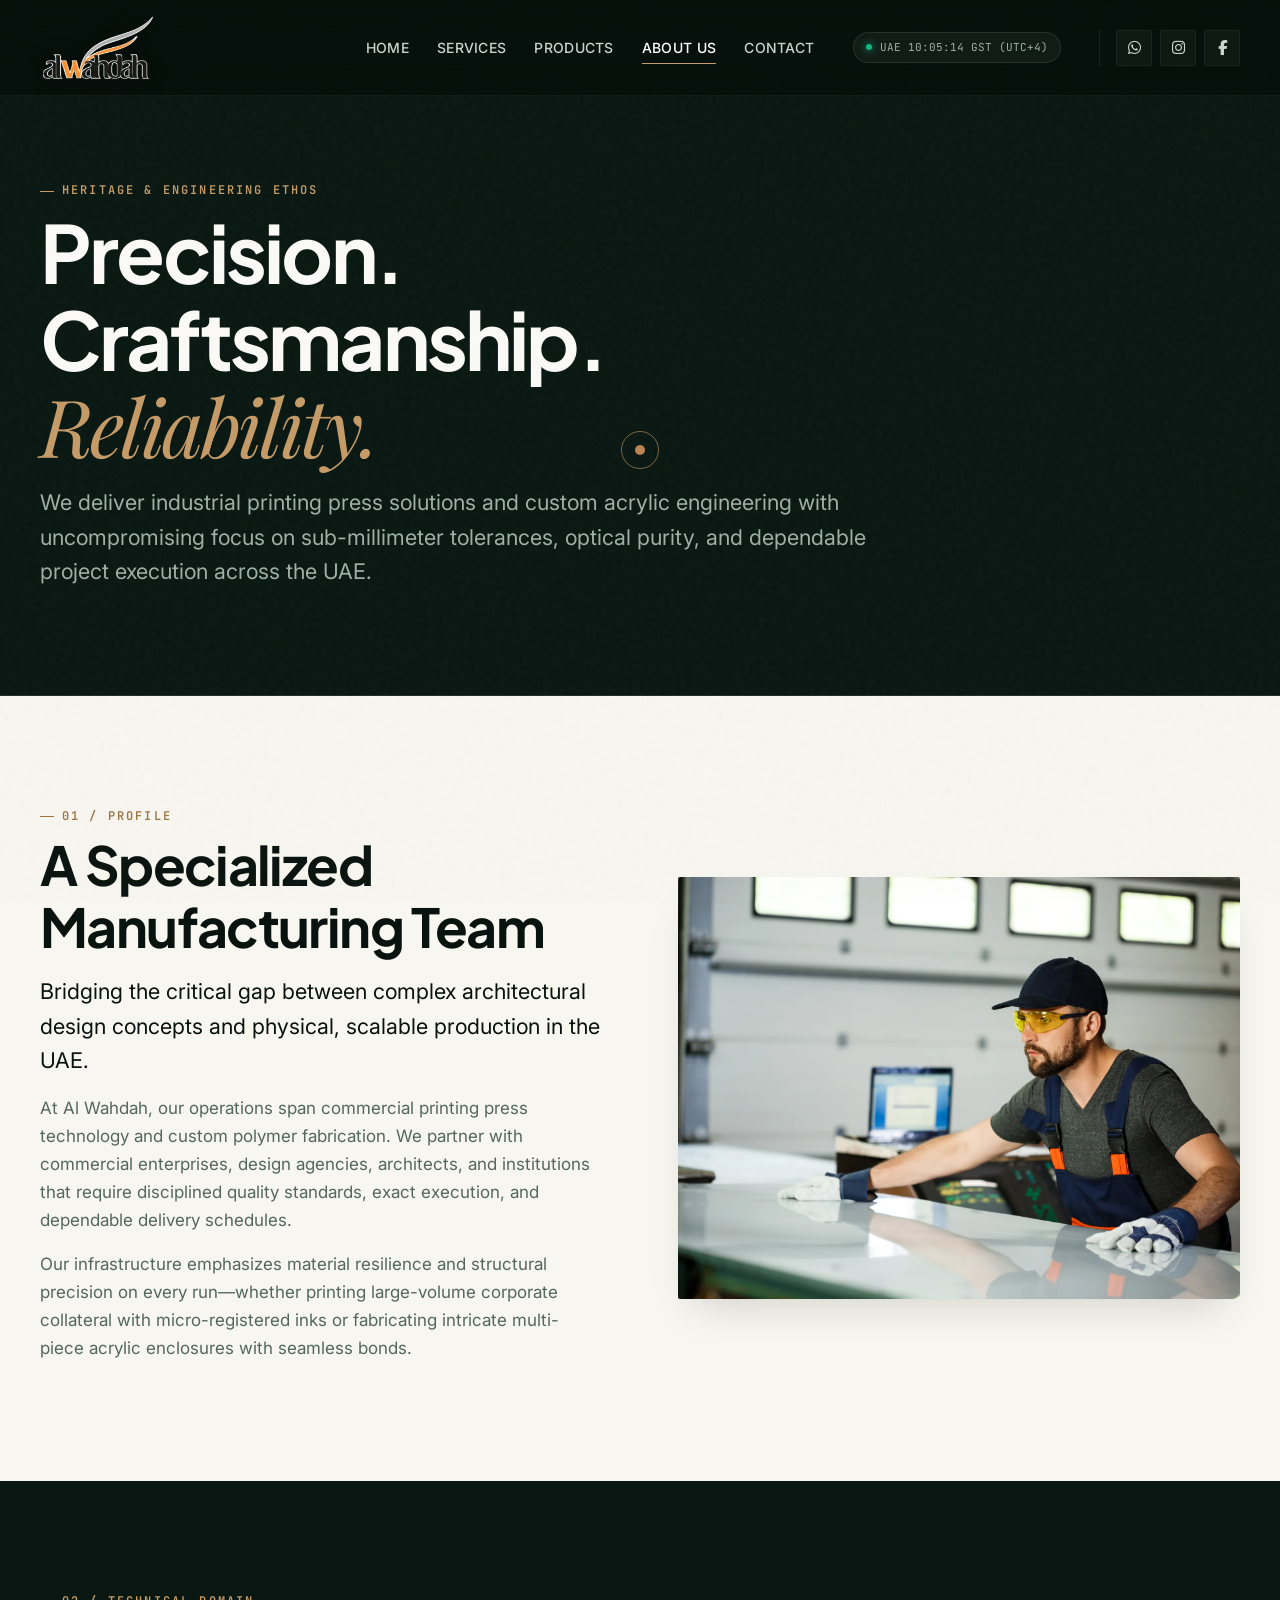
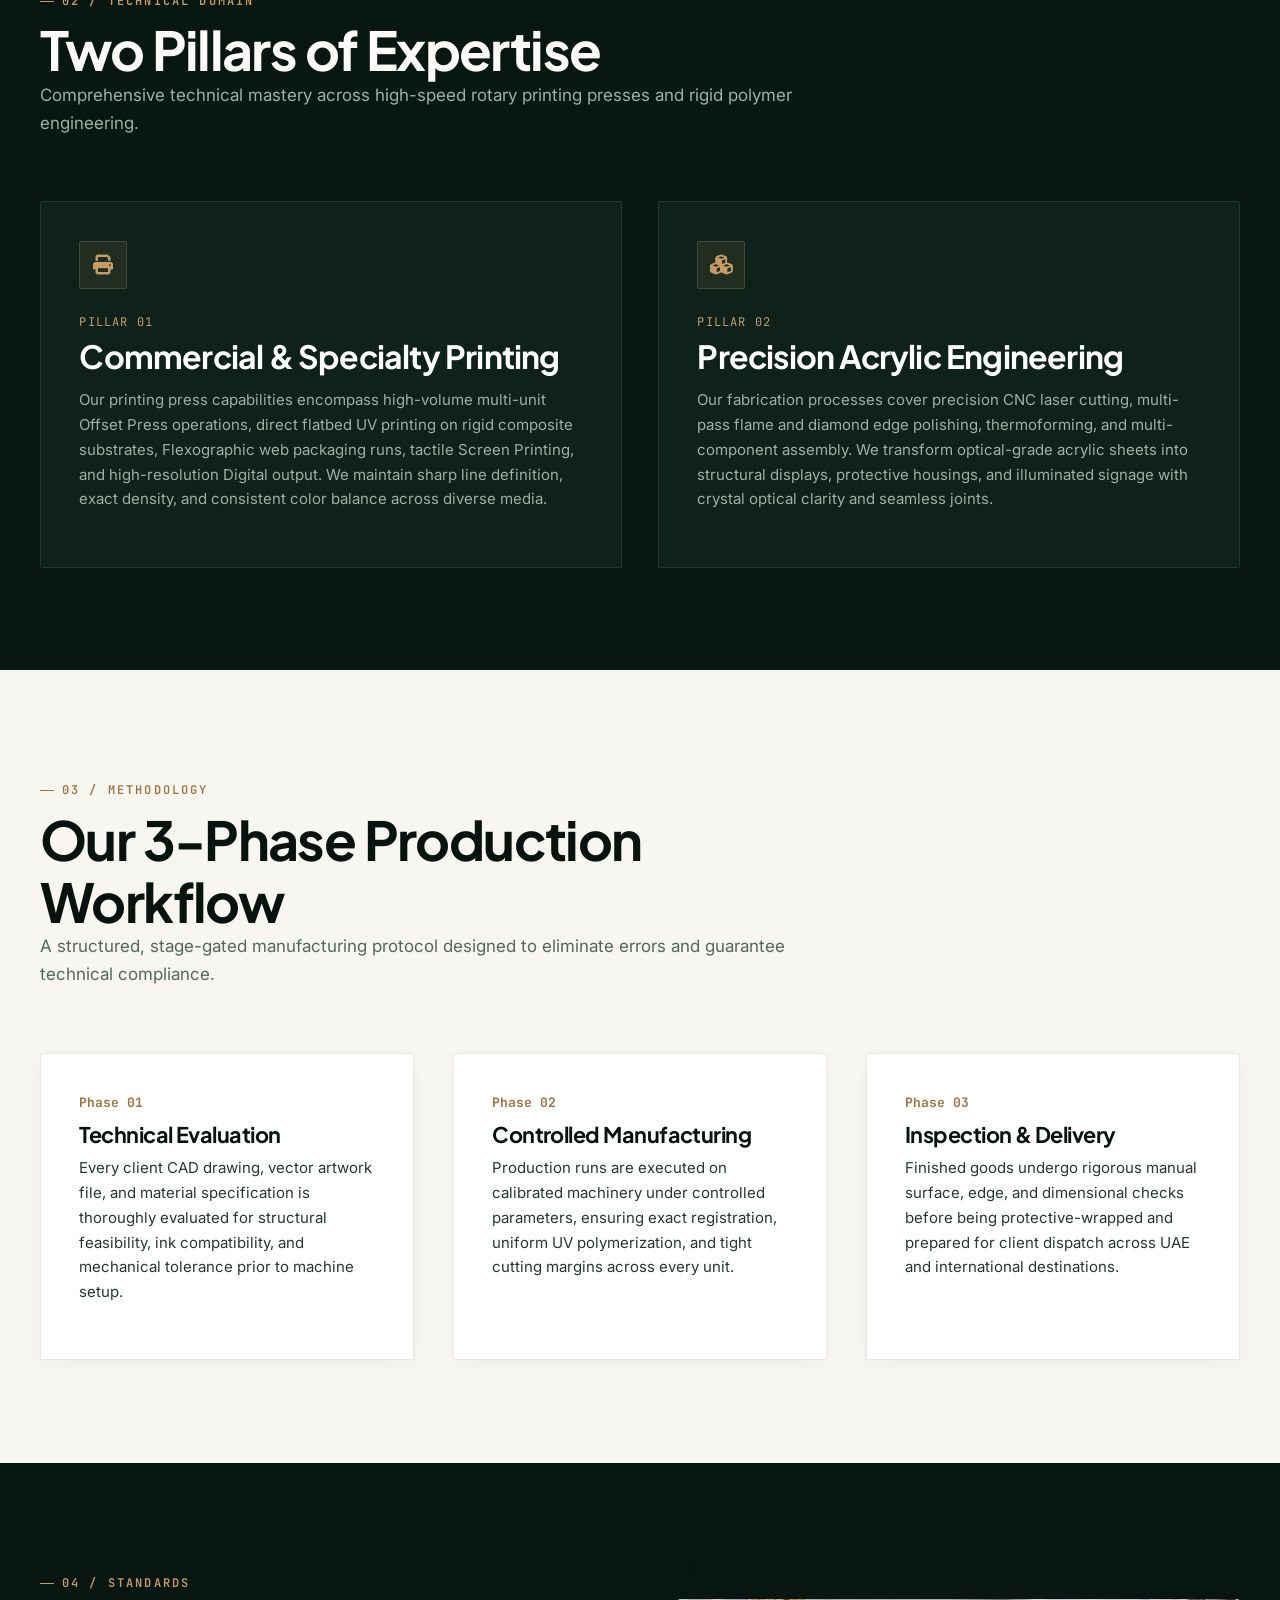
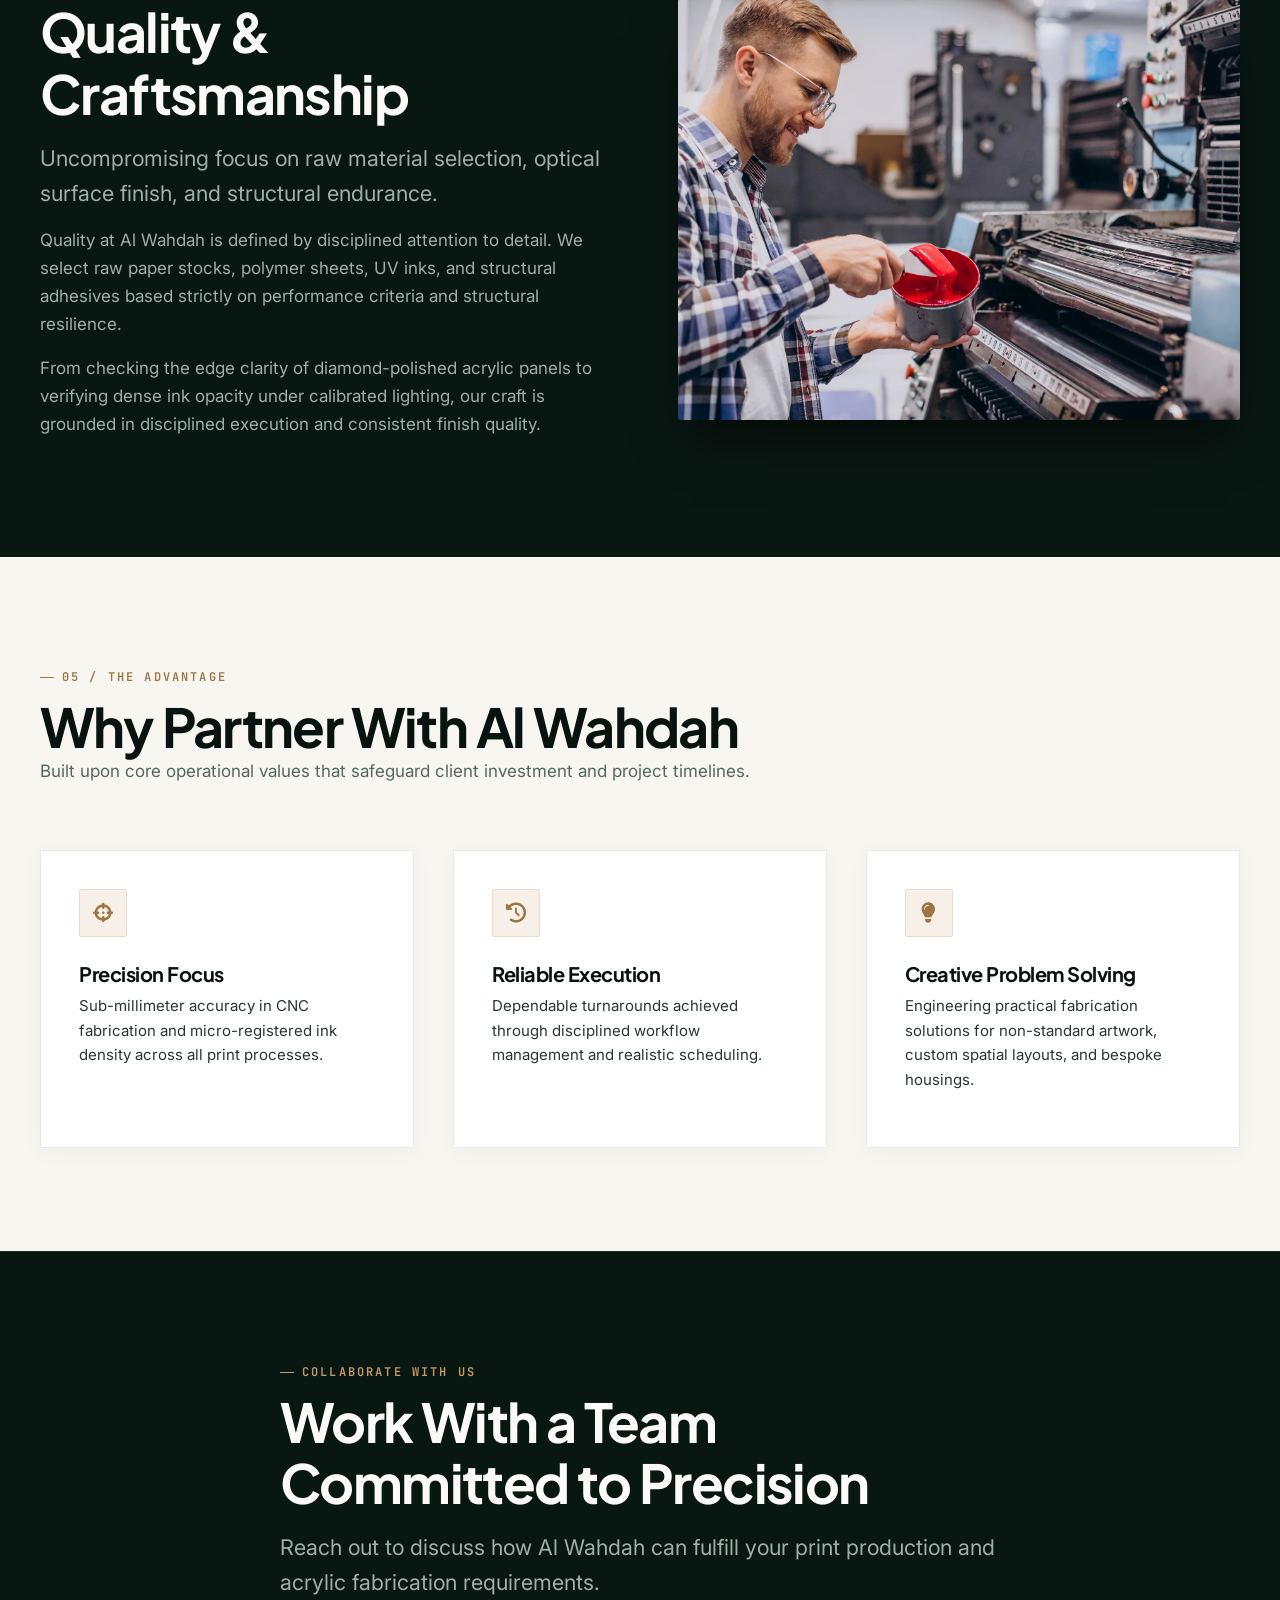
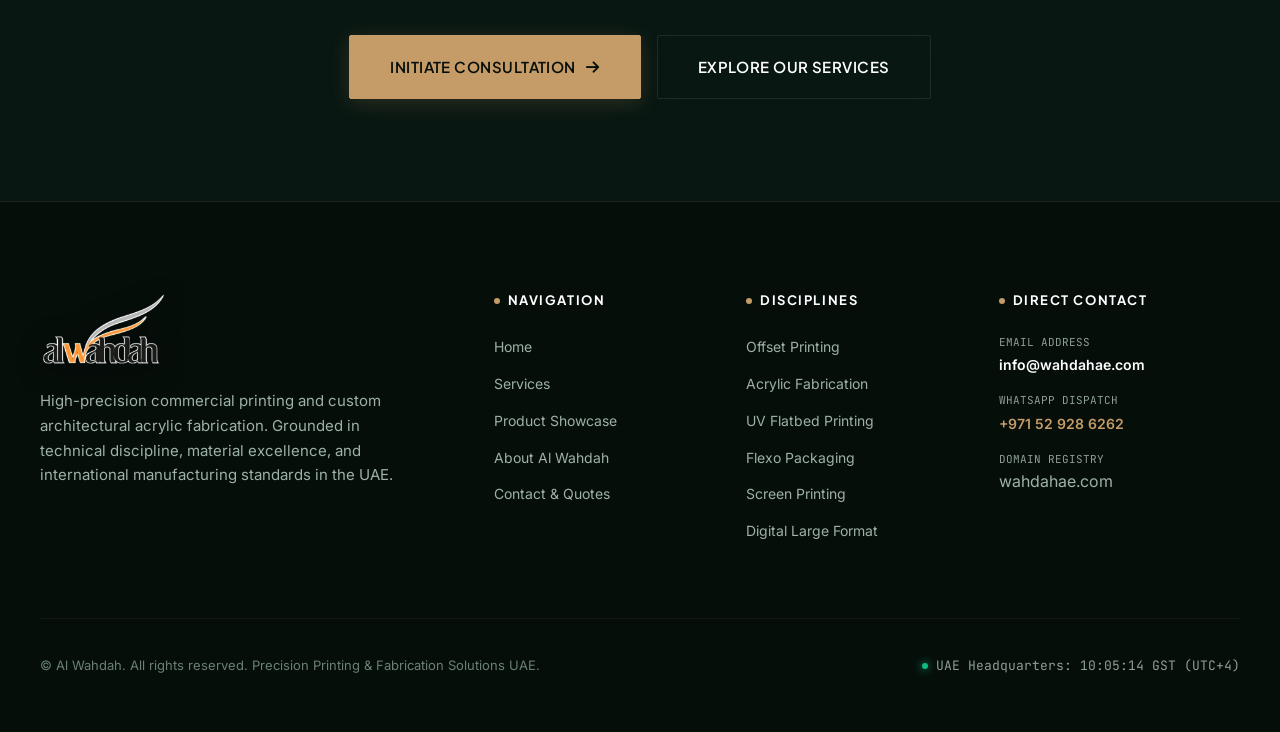
==== commit abdb6f3d: "Update Al Wahdah website" ====
--- a/about.html
+++ b/about.html
@@ -1,142 +1,182 @@
 <!doctype html>
-<html lang="en">
+<html lang="en" prefix="og: https://ogp.me/ns#">
   <head>
     <meta charset="UTF-8" />
     <meta name="viewport" content="width=device-width, initial-scale=1.0" />
+    
+    <!-- Primary SEO Metadata -->
+    <title>About Us — Precision Printing &amp; Acrylic Engineering Standards UAE | Al Wahdah</title>
     <meta
       name="description"
-      content="Learn about Al Wahdah — dedicated to printing excellence, acrylic fabrication capabilities, technical precision, and reliable quality craftsmanship."
+      content="Learn about Al Wahdah — our industrial heritage, 3-phase production methodology, precision engineering standards, and quality craftsmanship across commercial printing and acrylic fabrication in the UAE."
     />
     <meta
       name="keywords"
-      content="About Al Wahdah, Printing Company, Acrylic Fabrication, Industrial Printing, Quality Craftsmanship, Print Precision"
+      content="About Al Wahdah, Printing Press Dubai, Acrylic Fabrication UAE, Industrial Manufacturing Standards, Quality Craftsmanship UAE"
     />
     <meta name="author" content="Al Wahdah" />
-    <meta property="og:title" content="About Us | Al Wahdah" />
+    <meta name="robots" content="index, follow, max-image-preview:large, max-snippet:-1, max-video-preview:-1" />
+    <link rel="canonical" href="https://wahdahae.com/about.html" />
+    <meta name="theme-color" content="#060e0a" />
+
+    <!-- Local & Geo-Targeting SEO -->
+    <meta name="geo.region" content="AE" />
+    <meta name="geo.placename" content="Dubai, United Arab Emirates" />
+    <meta name="geo.position" content="25.2048;55.2708" />
+    <meta name="ICBM" content="25.2048, 55.2708" />
+
+    <!-- Open Graph / Social Media -->
+    <meta property="og:site_name" content="Al Wahdah" />
+    <meta property="og:locale" content="en_AE" />
+    <meta property="og:type" content="website" />
+    <meta property="og:url" content="https://wahdahae.com/about.html" />
+    <meta property="og:title" content="About Us — Precision Printing &amp; Acrylic Engineering Standards UAE | Al Wahdah" />
     <meta
       property="og:description"
-      content="Learn about Al Wahdah — dedicated to printing excellence, acrylic fabrication capabilities, technical precision, and reliable quality craftsmanship."
+      content="Dedicated to technical precision, material endurance, and reliable industrial execution in the United Arab Emirates."
     />
-    <meta property="og:type" content="website" />
-    <meta property="og:url" content="https://wahdahae.com/about.html" />
-
-    <title>About Us | Al Wahdah — Printing &amp; Fabrication Solutions</title>
+    <meta property="og:image" content="https://wahdahae.com/images/products/product-01.jpg" />
+    <meta property="og:image:width" content="1600" />
+    <meta property="og:image:height" content="1200" />
+    <meta property="og:image:alt" content="Al Wahdah Quality Craftsmanship and Standards" />
+
+    <!-- Twitter / X Cards -->
+    <meta name="twitter:card" content="summary_large_image" />
+    <meta name="twitter:title" content="About Us | Al Wahdah UAE" />
+    <meta
+      name="twitter:description"
+      content="Learn about Al Wahdah — our industrial heritage, 3-phase production methodology, and quality craftsmanship in the UAE."
+    />
+    <meta name="twitter:image" content="https://wahdahae.com/images/products/product-01.jpg" />
 
     <!-- Google Fonts -->
     <link rel="preconnect" href="https://fonts.googleapis.com" />
     <link rel="preconnect" href="https://fonts.gstatic.com" crossorigin />
     <link
-      href="https://fonts.googleapis.com/css2?family=Inter:wght@400;500;600;700&family=Plus+Jakarta+Sans:wght@600;700;800&display=swap"
+      href="https://fonts.googleapis.com/css2?family=Inter:wght@400;500;600;700&family=JetBrains+Mono:wght@400;500;700&family=Playfair+Display:ital,wght@0,500;0,600;1,400;1,600&family=Plus+Jakarta+Sans:wght@500;600;700;800&display=swap"
       rel="stylesheet"
     />
 
-    <!-- Main Stylesheet -->
-    <link rel="stylesheet" href="css/style.css" />
-    <!-- Font Awesome CDN -->
+    <!-- Font Awesome -->
     <link
       rel="stylesheet"
       href="https://cdnjs.cloudflare.com/ajax/libs/font-awesome/6.5.1/css/all.min.css"
-      integrity="sha512-DTOQO9RWCH3ppGqcWaEA1BIZOC6xxalwEsw9c2QQeAIftl+Vegovlnee1c9QX4TctnWMn13TZye+giMm8e2LwA=="
       crossorigin="anonymous"
       referrerpolicy="no-referrer"
     />
-    <link
-      rel="stylesheet"
-      href="https://cdnjs.cloudflare.com/ajax/libs/font-awesome/6.5.1/css/all.min.css"
-      integrity="sha512-DTOQO9RWCH3ppGqcWaEA1BIZOC6xxalwEsw9c2QQeAIftl+Vegovlnee1c9QX4TctnWMn13TZye+giMm8e2LwA=="
-      crossorigin="anonymous"
-      referrerpolicy="no-referrer"
-    />
+
+    <!-- Master Luxury Stylesheet -->
+    <link rel="stylesheet" href="css/style.css" />
+
+    <!-- Schema.org Structured Data: AboutPage, Organization, Breadcrumbs -->
+    <script type="application/ld+json">
+    {
+      "@context": "https://schema.org",
+      "@graph": [
+        {
+          "@type": "BreadcrumbList",
+          "itemListElement": [
+            {
+              "@type": "ListItem",
+              "position": 1,
+              "name": "Home",
+              "item": "https://wahdahae.com/index.html"
+            },
+            {
+              "@type": "ListItem",
+              "position": 2,
+              "name": "About Us",
+              "item": "https://wahdahae.com/about.html"
+            }
+          ]
+        },
+        {
+          "@type": "AboutPage",
+          "@id": "https://wahdahae.com/about.html#about",
+          "name": "About Al Wahdah",
+          "description": "Manufacturing profile, technical pillars, 3-phase production methodology, and quality craftsmanship standards.",
+          "mainEntity": {
+            "@type": "Organization",
+            "name": "Al Wahdah",
+            "url": "https://wahdahae.com",
+            "logo": "https://wahdahae.com/images/optimized/wahdah-logo.png",
+            "address": {
+              "@type": "PostalAddress",
+              "addressCountry": "AE",
+              "addressRegion": "Dubai"
+            }
+          }
+        }
+      ]
+    }
+    </script>
   </head>
-  <body>
+  <body class="theme-dark">
+    <div class="ambient-grain" aria-hidden="true"></div>
+
     <!-- ==========================================
-       SITE HEADER / NAVIGATION
+       SITE HEADER
        ========================================== -->
     <header class="site-header">
       <div class="container header-container">
-        <a href="index.html" class="brand-logo" aria-label="Al Wahdah">
-          <img
-            src="images/general/wahdah-logo.png"
-            alt="Al Wahdah"
-            class="logo-img"
-            loading="eager"
-          />
+        <a href="index.html" class="brand-logo" aria-label="Al Wahdah Home">
+          <picture>
+            <source srcset="images/optimized/wahdah-logo.webp" type="image/webp" />
+            <img
+              src="images/optimized/wahdah-logo.png"
+              alt="Al Wahdah — Precision Printing &amp; Custom Acrylic Fabrication"
+              class="logo-img"
+              width="207"
+              height="121"
+              loading="eager"
+            />
+          </picture>
         </a>
 
         <div class="nav-wrapper">
           <nav aria-label="Main Navigation">
             <ul class="nav-menu" id="mobile-navigation">
-              <li><a href="index.html" class="nav-link active">Home</a></li>
+              <li><a href="index.html" class="nav-link">Home</a></li>
               <li><a href="services.html" class="nav-link">Services</a></li>
               <li><a href="products.html" class="nav-link">Products</a></li>
-              <li><a href="about.html" class="nav-link">About Us</a></li>
+              <li><a href="about.html" class="nav-link active">About Us</a></li>
               <li><a href="contact.html" class="nav-link">Contact</a></li>
-
-              <!-- Mobile Social Navigation -->
-              <li class="nav-social-mobile">
-                <a
-                  href="https://www.instagram.com/wahdah.ae/?hl=en"
-                  target="_blank"
-                  rel="noopener noreferrer"
-                  aria-label="Instagram"
-                  title="Instagram"
-                  class="social-icon-link"
-                >
-                  <i class="fa-brands fa-instagram" aria-hidden="true"></i>
-                </a>
-                <a
-                  href="https://wa.me/971529286262"
-                  target="_blank"
-                  rel="noopener noreferrer"
-                  aria-label="WhatsApp"
-                  title="WhatsApp"
-                  class="social-icon-link"
-                >
-                  <i class="fa-brands fa-whatsapp" aria-hidden="true"></i>
-                </a>
-                <a
-                  href="https://www.facebook.com/alwahdah.printingpress/"
-                  target="_blank"
-                  rel="noopener noreferrer"
-                  aria-label="Facebook"
-                  title="Facebook"
-                  class="social-icon-link"
-                >
-                  <i class="fa-brands fa-facebook-f" aria-hidden="true"></i>
-                </a>
-              </li>
             </ul>
           </nav>
 
-          <!-- Desktop Social Links -->
+          <div class="header-status-badge" title="UAE Facility Status">
+            <span class="status-dot"></span>
+            <span>UAE <span data-live-uae-time>GST</span></span>
+          </div>
+
           <div class="nav-social-desktop">
+            <a
+              href="https://wa.me/971529286262"
+              target="_blank"
+              rel="noopener noreferrer"
+              aria-label="Direct WhatsApp Consultation"
+              class="social-icon-btn"
+              title="Chat on WhatsApp"
+            >
+              <i class="fa-brands fa-whatsapp" aria-hidden="true"></i>
+            </a>
             <a
               href="https://www.instagram.com/wahdah.ae/?hl=en"
               target="_blank"
               rel="noopener noreferrer"
-              aria-label="Instagram"
-              title="Instagram"
-              class="social-icon-link"
+              aria-label="Al Wahdah Instagram"
+              class="social-icon-btn"
+              title="Follow Instagram"
             >
               <i class="fa-brands fa-instagram" aria-hidden="true"></i>
-            </a>
-            <a
-              href="https://wa.me/971529286262"
-              target="_blank"
-              rel="noopener noreferrer"
-              aria-label="WhatsApp"
-              title="WhatsApp"
-              class="social-icon-link"
-            >
-              <i class="fa-brands fa-whatsapp" aria-hidden="true"></i>
             </a>
             <a
               href="https://www.facebook.com/alwahdah.printingpress/"
               target="_blank"
               rel="noopener noreferrer"
-              aria-label="Facebook"
-              title="Facebook"
-              class="social-icon-link"
+              aria-label="Al Wahdah Facebook"
+              class="social-icon-btn"
+              title="Visit Facebook"
             >
               <i class="fa-brands fa-facebook-f" aria-hidden="true"></i>
             </a>
@@ -145,7 +185,7 @@
 
         <button
           class="mobile-nav-toggle"
-          aria-label="Open menu"
+          aria-label="Open Navigation Menu"
           aria-expanded="false"
           aria-controls="mobile-navigation"
         >
@@ -155,337 +195,248 @@
         </button>
       </div>
     </header>
-    <main>
-      <!-- ==========================================
-         PAGE HERO
-         ========================================== -->
-      <!-- ==========================================
-     ABOUT US HERO SECTION
-     ========================================== -->
-<section class="about-hero">
-  <div class="about-hero-bg">
-    <img src="images/general/about-us-hero.jpg" alt="Al Wahdah production facility" class="about-hero-img" loading="eager">
-    <div class="about-hero-overlay"></div>
-  </div>
-
-  <div class="container about-hero-container">
-    <div class="about-hero-content hero-animate">
-      <span class="text-eyebrow about-hero-eyebrow">ABOUT AL WAHDAH</span>
-      <h1 class="about-hero-title">Precision. Craftsmanship. Reliability.</h1>
-      <p class="about-hero-lead">
-        We deliver professional printing and fabrication solutions with a focus on quality, precision and consistent results.
-      </p>
-      <div class="about-hero-action">
-        <a href="services.html" class="btn btn-primary">Explore Our Services</a>
-      </div>
-    </div>
-  </div>
-</section>
-
-      <!-- ==========================================
-         1. WHO WE ARE
-         ========================================== -->
-      <section class="section">
+
+    <main id="main-content">
+      <!-- ==========================================
+         ABOUT HERO SECTION
+         ========================================== -->
+      <section class="section-hero section-dark" style="border-bottom: 1px solid var(--color-border-dark)">
         <div class="container">
-          <div
-            class="grid grid-2"
-            style="align-items: center; gap: var(--space-2xl)"
-          >
+          <div class="reveal" style="max-width: 840px">
+            <span class="text-eyebrow">Heritage &amp; Engineering Ethos</span>
+            <h1 style="margin-bottom: var(--space-md)">
+              Precision. Craftsmanship. <span class="heading-editorial" style="color: var(--color-brass)">Reliability.</span>
+            </h1>
+            <p class="text-lead" style="color: var(--color-text-muted-light)">
+              We deliver industrial printing press solutions and custom acrylic engineering with uncompromising focus on sub-millimeter tolerances, optical purity, and dependable project execution across the UAE.
+            </p>
+          </div>
+        </div>
+      </section>
+
+      <!-- ==========================================
+         1. WHO WE ARE & FACILITY OVERVIEW
+         ========================================== -->
+      <section class="section section-cream">
+        <div class="container">
+          <div class="grid grid-2" style="align-items: center; gap: clamp(2.5rem, 6vw, 5rem)">
             <div class="reveal">
-              <span class="text-eyebrow">01 / Profile</span>
-              <h2>Who We Are</h2>
-              <p class="text-lead" style="color: var(--color-dark-deep)">
-                A specialized manufacturing team bridging the gap between design
-                concepts and physical production.
+              <span class="text-eyebrow text-eyebrow-dark">01 / Profile</span>
+              <h2 style="color: var(--color-text-dark); margin-bottom: var(--space-md)">
+                A Specialized Manufacturing Team
+              </h2>
+              <p class="text-lead" style="color: var(--color-text-dark)">
+                Bridging the critical gap between complex architectural design concepts and physical, scalable production in the UAE.
               </p>
               <p>
-                At Al Wahdah, we operate at the intersection of heavy-duty print
-                production and custom acrylic fabrication. We serve businesses,
-                agencies, and architectural projects that require exact
-                execution, disciplined quality standards, and dependable project
-                delivery.
+                At Al Wahdah, our operations span commercial printing press technology and custom polymer fabrication. We partner with commercial enterprises, design agencies, architects, and institutions that require disciplined quality standards, exact execution, and dependable delivery schedules.
               </p>
               <p>
-                Our operations emphasize precision, material durability, and a
-                structured approach to every job—whether producing high-volume
-                commercial print collateral or intricate acrylic structural
-                installations.
-              </p>
-            </div>
-
-            <div class="reveal">
-              <div class="media-placeholder" style="min-height: 360px">
-                <svg
-                  class="media-placeholder-icon"
-                  viewBox="0 0 24 24"
-                  fill="none"
-                  stroke="currentColor"
-                  stroke-width="1.5"
-                >
-                  <path d="M16 21v-2a4 4 0 00-4-4H5a4 4 0 00-4 4v2" />
-                  <circle cx="8.5" cy="7" r="4" />
-                  <polyline points="17 11 19 13 23 9" />
-                </svg>
-                <span class="media-placeholder-text"
-                  >Al Wahdah Operations &amp; Team Placeholder</span
-                >
-              </div>
-            </div>
-          </div>
-        </div>
-      </section>
-
-      <!-- ==========================================
-         2. OUR EXPERTISE
+                Our infrastructure emphasizes material resilience and structural precision on every run—whether printing large-volume corporate collateral with micro-registered inks or fabricating intricate multi-piece acrylic enclosures with seamless bonds.
+              </p>
+            </div>
+
+            <div class="reveal" style="border-radius: var(--radius-xs); overflow: hidden; box-shadow: var(--shadow-luxury-hover)">
+              <picture>
+                <source srcset="images/optimized/portrait-worker-overalls-steel-factory-background.webp" type="image/webp" />
+                <img
+                  src="images/optimized/portrait-worker-overalls-steel-factory-background.jpg"
+                  alt="Al Wahdah master technician and quality supervisor in UAE"
+                  width="1600"
+                  height="1200"
+                  style="width: 100%; aspect-ratio: 4/3; object-fit: cover"
+                  loading="lazy"
+                  decoding="async"
+                />
+              </picture>
+            </div>
+          </div>
+        </div>
+      </section>
+
+      <!-- ==========================================
+         2. CORE COMPETENCIES & EXPERTISE
          ========================================== -->
       <section class="section section-dark">
         <div class="container">
           <div class="section-header reveal">
-            <span class="text-eyebrow">02 / Core Competencies</span>
-            <h2>Our Expertise</h2>
+            <span class="text-eyebrow">02 / Technical Domain</span>
+            <h2>Two Pillars of Expertise</h2>
             <p>
-              Comprehensive technical control across modern printing press
-              processes and rigid polymer fabrication.
+              Comprehensive technical mastery across high-speed rotary printing presses and rigid polymer engineering.
             </p>
           </div>
 
           <div class="grid grid-2" style="gap: var(--space-xl)">
-            <div
-              class="card reveal"
-              style="
-                background-color: var(--color-dark-surface);
-                border-color: var(--color-border-dark);
-              "
-            >
-              <span class="text-eyebrow">Printing Excellence</span>
-              <h3
-                style="
-                  color: var(--color-text-light);
-                  margin-bottom: var(--space-sm);
-                "
-              >
-                Commercial &amp; Specialty Printing
-              </h3>
-              <p style="color: var(--color-aluminum)">
-                Our printing capabilities encompass high-volume Offset Press
-                operations, direct flatbed UV printing on rigid substrates,
-                Flexographic web packaging runs, tactile Screen Printing, and
-                high-resolution Digital output. We maintain sharp line
-                definition and exact color balance across diverse media.
-              </p>
-            </div>
-
-            <div
-              class="card reveal"
-              style="
-                background-color: var(--color-dark-surface);
-                border-color: var(--color-border-dark);
-              "
-            >
-              <span class="text-eyebrow">Fabrication Capability</span>
-              <h3
-                style="
-                  color: var(--color-text-light);
-                  margin-bottom: var(--space-sm);
-                "
-              >
-                Precision Acrylic Engineering
-              </h3>
-              <p style="color: var(--color-aluminum)">
-                Our fabrication processes cover precision CNC laser cutting,
-                flame and diamond edge polishing, thermoforming, and
-                multi-component assembly. We transform optical-grade acrylic
-                sheets into structural displays, protective housings, and
-                illuminated signage with seamless structural joins.
-              </p>
-            </div>
-          </div>
-        </div>
-      </section>
-
-      <!-- ==========================================
-         3. OUR APPROACH
-         ========================================== -->
-      <section class="section">
+            <div class="card-dark-luxury reveal">
+              <div class="card-icon-box">
+                <i class="fa-solid fa-print"></i>
+              </div>
+              <span class="text-mono" style="font-size: 0.75rem; color: var(--color-brass); text-transform: uppercase; letter-spacing: 0.1em; display: block; margin-bottom: var(--space-2xs)">Pillar 01</span>
+              <h3 style="color: #ffffff; margin-bottom: var(--space-sm)">Commercial &amp; Specialty Printing</h3>
+              <p style="font-size: 0.9375rem; color: var(--color-text-muted-light); line-height: 1.65">
+                Our printing press capabilities encompass high-volume multi-unit Offset Press operations, direct flatbed UV printing on rigid composite substrates, Flexographic web packaging runs, tactile Screen Printing, and high-resolution Digital output. We maintain sharp line definition, exact density, and consistent color balance across diverse media.
+              </p>
+            </div>
+
+            <div class="card-dark-luxury reveal">
+              <div class="card-icon-box">
+                <i class="fa-solid fa-cubes"></i>
+              </div>
+              <span class="text-mono" style="font-size: 0.75rem; color: var(--color-brass); text-transform: uppercase; letter-spacing: 0.1em; display: block; margin-bottom: var(--space-2xs)">Pillar 02</span>
+              <h3 style="color: #ffffff; margin-bottom: var(--space-sm)">Precision Acrylic Engineering</h3>
+              <p style="font-size: 0.9375rem; color: var(--color-text-muted-light); line-height: 1.65">
+                Our fabrication processes cover precision CNC laser cutting, multi-pass flame and diamond edge polishing, thermoforming, and multi-component assembly. We transform optical-grade acrylic sheets into structural displays, protective housings, and illuminated signage with crystal optical clarity and seamless joints.
+              </p>
+            </div>
+          </div>
+        </div>
+      </section>
+
+      <!-- ==========================================
+         3. 3-PHASE SYSTEMATIC WORKFLOW
+         ========================================== -->
+      <section class="section section-cream">
         <div class="container">
           <div class="section-header reveal">
-            <span class="text-eyebrow">03 / Methodology</span>
-            <h2>Our Approach</h2>
+            <span class="text-eyebrow text-eyebrow-dark">03 / Methodology</span>
+            <h2>Our 3-Phase Production Workflow</h2>
             <p>
-              A systematic production workflow designed to eliminate errors and
-              maintain technical compliance.
+              A structured, stage-gated manufacturing protocol designed to eliminate errors and guarantee technical compliance.
             </p>
           </div>
 
           <div class="grid grid-3">
-            <div class="card reveal">
-              <h4
-                style="
-                  color: var(--color-accent-brown);
-                  margin-bottom: var(--space-xs);
-                "
-              >
-                Phase 1
-              </h4>
-              <h3>Technical Evaluation</h3>
-              <p>
-                Every file, CAD drawing, and material specification is
-                thoroughly evaluated for structural feasibility, ink
-                compatibility, and structural tolerance prior to machine setup.
-              </p>
-            </div>
-
-            <div class="card reveal">
-              <h4
-                style="
-                  color: var(--color-accent-brown);
-                  margin-bottom: var(--space-xs);
-                "
-              >
-                Phase 2
-              </h4>
-              <h3>Controlled Manufacturing</h3>
-              <p>
-                Production runs are executed on calibrated machinery under
-                controlled parameters, ensuring exact registration, uniform
-                curing, and tight cutting margins.
-              </p>
-            </div>
-
-            <div class="card reveal">
-              <h4
-                style="
-                  color: var(--color-accent-brown);
-                  margin-bottom: var(--space-xs);
-                "
-              >
-                Phase 3
-              </h4>
-              <h3>Inspection &amp; Delivery</h3>
-              <p>
-                Finished goods undergo rigorous manual surface and dimensional
-                checks before being protective-wrapped and prepared for client
-                dispatch.
-              </p>
-            </div>
-          </div>
-        </div>
-      </section>
-
-      <!-- ==========================================
-         4. QUALITY & CRAFTSMANSHIP
+            <div class="card-luxury reveal">
+              <span class="text-mono" style="font-size: 0.8125rem; font-weight: 700; color: var(--color-brass-dark); margin-bottom: var(--space-xs); display: block">Phase 01</span>
+              <h3 style="font-size: 1.35rem; margin-bottom: var(--space-xs); color: var(--color-text-dark)">Technical Evaluation</h3>
+              <p style="font-size: 0.9375rem; color: var(--color-text-body-dark)">
+                Every client CAD drawing, vector artwork file, and material specification is thoroughly evaluated for structural feasibility, ink compatibility, and mechanical tolerance prior to machine setup.
+              </p>
+            </div>
+
+            <div class="card-luxury reveal">
+              <span class="text-mono" style="font-size: 0.8125rem; font-weight: 700; color: var(--color-brass-dark); margin-bottom: var(--space-xs); display: block">Phase 02</span>
+              <h3 style="font-size: 1.35rem; margin-bottom: var(--space-xs); color: var(--color-text-dark)">Controlled Manufacturing</h3>
+              <p style="font-size: 0.9375rem; color: var(--color-text-body-dark)">
+                Production runs are executed on calibrated machinery under controlled parameters, ensuring exact registration, uniform UV polymerization, and tight cutting margins across every unit.
+              </p>
+            </div>
+
+            <div class="card-luxury reveal">
+              <span class="text-mono" style="font-size: 0.8125rem; font-weight: 700; color: var(--color-brass-dark); margin-bottom: var(--space-xs); display: block">Phase 03</span>
+              <h3 style="font-size: 1.35rem; margin-bottom: var(--space-xs); color: var(--color-text-dark)">Inspection &amp; Delivery</h3>
+              <p style="font-size: 0.9375rem; color: var(--color-text-body-dark)">
+                Finished goods undergo rigorous manual surface, edge, and dimensional checks before being protective-wrapped and prepared for client dispatch across UAE and international destinations.
+              </p>
+            </div>
+          </div>
+        </div>
+      </section>
+
+      <!-- ==========================================
+         4. QUALITY PROTOCOL & CRAFTSMANSHIP
          ========================================== -->
       <section class="section section-dark">
         <div class="container">
-          <div
-            class="grid grid-2"
-            style="align-items: center; gap: var(--space-2xl)"
-          >
-            <div class="reveal" style="order: 2">
+          <div class="grid grid-2" style="align-items: center; gap: clamp(2.5rem, 6vw, 5rem)">
+            <div class="reveal">
               <span class="text-eyebrow">04 / Standards</span>
-              <h2>Quality &amp; Craftsmanship</h2>
-              <p class="text-lead">
-                Uncompromising focus on material selection, surface finish, and
-                structural endurance.
+              <h2 style="margin-bottom: var(--space-md)">Quality &amp; Craftsmanship</h2>
+              <p class="text-lead" style="color: var(--color-text-muted-light)">
+                Uncompromising focus on raw material selection, optical surface finish, and structural endurance.
               </p>
               <p>
-                Quality at Al Wahdah is defined by attention to detail. We
-                select raw paper stocks, polymer sheets, UV inks, and structural
-                adhesives based strictly on performance criteria and structural
-                resilience.
+                Quality at Al Wahdah is defined by disciplined attention to detail. We select raw paper stocks, polymer sheets, UV inks, and structural adhesives based strictly on performance criteria and structural resilience.
               </p>
               <p>
-                From checking the edge clarity of polished acrylic panels to
-                verifying dense ink opacity under harsh lighting, our craft is
-                grounded in disciplined execution and consistent finish quality.
-              </p>
-            </div>
-
-            <div class="reveal" style="order: 1">
-              <div class="media-placeholder" style="min-height: 360px">
-                <svg
-                  class="media-placeholder-icon"
-                  viewBox="0 0 24 24"
-                  fill="none"
-                  stroke="currentColor"
-                  stroke-width="1.5"
-                >
-                  <path d="M12 22s8-4 8-10V5l-8-3-8 3v7c0 6 8 10 8 10z" />
-                  <path d="M9 12l2 2 4-4" />
-                </svg>
-                <span class="media-placeholder-text"
-                  >Quality Control &amp; Inspection Placeholder</span
-                >
-              </div>
-            </div>
-          </div>
-        </div>
-      </section>
-
-      <!-- ==========================================
-         5. WHY AL WAHDAH
-         ========================================== -->
-      <section class="section">
+                From checking the edge clarity of diamond-polished acrylic panels to verifying dense ink opacity under calibrated lighting, our craft is grounded in disciplined execution and consistent finish quality.
+              </p>
+            </div>
+
+            <div class="reveal" style="border-radius: var(--radius-xs); overflow: hidden; box-shadow: var(--shadow-dark-hover)">
+              <picture>
+                <source srcset="images/optimized/man-working-printing-house-with-paper-paints.webp" type="image/webp" />
+                <img
+                  src="images/optimized/man-working-printing-house-with-paper-paints.jpg"
+                  alt="Al Wahdah quality control color inspection and calibration"
+                  width="1600"
+                  height="1066"
+                  style="width: 100%; aspect-ratio: 4/3; object-fit: cover"
+                  loading="lazy"
+                  decoding="async"
+                />
+              </picture>
+            </div>
+          </div>
+        </div>
+      </section>
+
+      <!-- ==========================================
+         5. THE AL WAHDAH ADVANTAGE
+         ========================================== -->
+      <section class="section section-cream">
         <div class="container">
           <div class="section-header reveal">
-            <span class="text-eyebrow">05 / The Advantage</span>
+            <span class="text-eyebrow text-eyebrow-dark">05 / The Advantage</span>
             <h2>Why Partner With Al Wahdah</h2>
             <p>
-              Built upon values that safeguard client investment and project
-              timelines.
+              Built upon core operational values that safeguard client investment and project timelines.
             </p>
           </div>
 
           <div class="grid grid-3">
-            <div class="card reveal">
-              <h3>Precision Focus</h3>
-              <p>
-                Sub-millimeter accuracy in fabrication and micro-registered ink
-                density across all print processes.
-              </p>
-            </div>
-
-            <div class="card reveal">
-              <h3>Reliable Execution</h3>
-              <p>
-                Dependable turnarounds achieved through disciplined workflow
-                management and realistic scheduling.
-              </p>
-            </div>
-
-            <div class="card reveal">
-              <h3>Creative Problem Solving</h3>
-              <p>
-                Engineering practical fabrication solutions for non-standard
-                artwork and custom spatial layouts.
-              </p>
-            </div>
-          </div>
-        </div>
-      </section>
-
-      <!-- ==========================================
-         6. CTA SECTION
-         ========================================== -->
-      <section
-        class="section section-dark"
-        style="border-top: 1px solid var(--color-border-dark)"
-      >
-        <div
-          class="container text-center reveal"
-          style="max-width: 800px; margin: 0 auto"
-        >
+            <div class="card-luxury reveal">
+              <div class="card-icon-box" style="background-color: rgba(197, 155, 103, 0.15); color: var(--color-brass-dark)">
+                <i class="fa-solid fa-crosshairs"></i>
+              </div>
+              <h3 style="font-size: 1.25rem; margin-bottom: var(--space-xs); color: var(--color-text-dark)">Precision Focus</h3>
+              <p style="font-size: 0.9375rem; color: var(--color-text-body-dark)">
+                Sub-millimeter accuracy in CNC fabrication and micro-registered ink density across all print processes.
+              </p>
+            </div>
+
+            <div class="card-luxury reveal">
+              <div class="card-icon-box" style="background-color: rgba(197, 155, 103, 0.15); color: var(--color-brass-dark)">
+                <i class="fa-solid fa-clock-rotate-left"></i>
+              </div>
+              <h3 style="font-size: 1.25rem; margin-bottom: var(--space-xs); color: var(--color-text-dark)">Reliable Execution</h3>
+              <p style="font-size: 0.9375rem; color: var(--color-text-body-dark)">
+                Dependable turnarounds achieved through disciplined workflow management and realistic scheduling.
+              </p>
+            </div>
+
+            <div class="card-luxury reveal">
+              <div class="card-icon-box" style="background-color: rgba(197, 155, 103, 0.15); color: var(--color-brass-dark)">
+                <i class="fa-solid fa-lightbulb"></i>
+              </div>
+              <h3 style="font-size: 1.25rem; margin-bottom: var(--space-xs); color: var(--color-text-dark)">Creative Problem Solving</h3>
+              <p style="font-size: 0.9375rem; color: var(--color-text-body-dark)">
+                Engineering practical fabrication solutions for non-standard artwork, custom spatial layouts, and bespoke housings.
+              </p>
+            </div>
+          </div>
+        </div>
+      </section>
+
+      <!-- ==========================================
+         CALL TO ACTION
+         ========================================== -->
+      <section class="section section-dark" style="border-top: 1px solid var(--color-border-dark)">
+        <div class="container text-center reveal" style="max-width: 800px">
           <span class="text-eyebrow">Collaborate With Us</span>
-          <h2>Work With a Team Committed to Precision</h2>
-          <p style="margin-bottom: var(--space-xl)">
-            Reach out to discuss how Al Wahdah can fulfill your print production
-            and acrylic fabrication requirements.
+          <h2 style="margin-bottom: var(--space-md)">Work With a Team Committed to Precision</h2>
+          <p class="text-lead" style="color: var(--color-text-muted-light); margin-bottom: var(--space-xl)">
+            Reach out to discuss how Al Wahdah can fulfill your print production and acrylic fabrication requirements.
           </p>
-          <div class="hero-actions" style="justify-content: center">
-            <a href="contact.html" class="btn btn-primary">Get in Touch</a>
-            <a href="services.html" class="btn btn-secondary"
-              >Explore Our Services</a
-            >
+          <div style="display: flex; gap: var(--space-md); justify-content: center; flex-wrap: wrap">
+            <a href="contact.html" class="btn btn-primary btn-lg" title="Initiate Consultation">
+              <span>Initiate Consultation</span>
+              <i class="fa-solid fa-arrow-right btn-arrow" aria-hidden="true"></i>
+            </a>
+            <a href="services.html" class="btn btn-secondary btn-lg" title="Explore Our Services">
+              <span>Explore Our Services</span>
+            </a>
           </div>
         </div>
       </section>
@@ -498,64 +449,76 @@
       <div class="container">
         <div class="footer-grid">
           <div class="footer-brand">
-            <a href="index.html" class="brand-logo">
-              AL WAHDAH<span class="accent-dot"></span>
+            <a href="index.html" class="brand-logo" aria-label="Al Wahdah Home">
+              <picture>
+                <source srcset="images/optimized/wahdah-logo.webp" type="image/webp" />
+                <img
+                  src="images/optimized/wahdah-logo.png"
+                  alt="Al Wahdah Logo"
+                  class="logo-img"
+                  width="207"
+                  height="121"
+                  loading="lazy"
+                />
+              </picture>
             </a>
             <p>
-              Professional printing and fabrication solutions crafted with
-              precision, creativity, and attention to detail.
+              High-precision commercial printing and custom architectural acrylic fabrication. Grounded in technical discipline, material excellence, and international manufacturing standards in the UAE.
             </p>
           </div>
 
           <div>
-            <h4 class="footer-title">Quick Links</h4>
+            <h4 class="footer-heading">Navigation</h4>
             <ul class="footer-links">
               <li><a href="index.html">Home</a></li>
               <li><a href="services.html">Services</a></li>
-              <li><a href="products.html">Products</a></li>
-              <li><a href="about.html">About Us</a></li>
-              <li><a href="contact.html">Contact</a></li>
+              <li><a href="products.html">Product Showcase</a></li>
+              <li><a href="about.html">About Al Wahdah</a></li>
+              <li><a href="contact.html">Contact &amp; Quotes</a></li>
             </ul>
           </div>
 
           <div>
-            <h4 class="footer-title">Services</h4>
+            <h4 class="footer-heading">Disciplines</h4>
             <ul class="footer-links">
               <li><a href="services.html#offset">Offset Printing</a></li>
               <li><a href="services.html#acrylic">Acrylic Fabrication</a></li>
-              <li><a href="services.html#uv">UV Printing</a></li>
-              <li><a href="services.html#flexo">Flexo Printing</a></li>
+              <li><a href="services.html#uv">UV Flatbed Printing</a></li>
+              <li><a href="services.html#flexo">Flexo Packaging</a></li>
               <li><a href="services.html#screen">Screen Printing</a></li>
-              <li><a href="services.html#digital">Digital Printing</a></li>
+              <li><a href="services.html#digital">Digital Large Format</a></li>
             </ul>
           </div>
 
           <div>
-            <h4 class="footer-title">Corporate</h4>
+            <h4 class="footer-heading">Direct Contact</h4>
             <ul class="footer-links">
+              <li style="margin-bottom: 0.85rem">
+                <span style="font-family: var(--font-mono); font-size: 0.6875rem; text-transform: uppercase; color: var(--color-platinum); display: block">Email Address</span>
+                <a href="mailto:info@wahdahae.com" style="font-weight: 600; color: #ffffff">info@wahdahae.com</a>
+              </li>
+              <li style="margin-bottom: 0.85rem">
+                <span style="font-family: var(--font-mono); font-size: 0.6875rem; text-transform: uppercase; color: var(--color-platinum); display: block">WhatsApp Dispatch</span>
+                <a href="https://wa.me/971529286262" target="_blank" rel="noopener noreferrer" style="font-weight: 600; color: var(--color-brass)">+971 52 928 6262</a>
+              </li>
               <li>
-                <span
-                  style="
-                    display: block;
-                    color: var(--color-aluminum);
-                    margin-bottom: 4px;
-                  "
-                  >Domain: wahdahae.com</span
-                >
+                <span style="font-family: var(--font-mono); font-size: 0.6875rem; text-transform: uppercase; color: var(--color-platinum); display: block">Domain Registry</span>
+                <span style="color: var(--color-text-muted-light)">wahdahae.com</span>
               </li>
-              <li><a href="contact.html">Get in Touch</a></li>
             </ul>
           </div>
         </div>
 
         <div class="footer-bottom">
-          <div>&copy; Al Wahdah. All rights reserved.</div>
-          <div>wahdahae.com | Printing &amp; Fabrication Solutions</div>
+          <div>&copy; Al Wahdah. All rights reserved. Precision Printing &amp; Fabrication Solutions UAE.</div>
+          <div class="footer-time-badge">
+            <span class="status-dot"></span>
+            <span>UAE Headquarters: <span data-live-uae-time>GST</span></span>
+          </div>
         </div>
       </div>
     </footer>
 
-    <!-- Main JavaScript -->
     <script src="js/script.js"></script>
   </body>
 </html>
--- a/css/style.css
+++ b/css/style.css
@@ -1,69 +1,97 @@
 /* ==========================================================================
    AL WAHDAH — PRINTING & FABRICATION SOLUTIONS
-   Production-Ready Design System & Main Stylesheet
+   Production Luxury Design System & Master Stylesheet
+   Aesthetic: Quiet Luxury + Industrial Precision + Natural Materials
    Domain: wahdahae.com
    ========================================================================== */
 
 /* --------------------------------------------------------------------------
-   1. DESIGN TOKENS & CUSTOM PROPERTIES
+   1. DESIGN TOKENS & SYSTEM PROPERTIES
    -------------------------------------------------------------------------- */
 :root {
-  /* Color Palette */
-  --color-dark-deep: #0f1113;        /* Deep Charcoal / Near Black */
-  --color-dark-surface: #181b1e;     /* Surface Dark */
-  --color-dark-card: #212529;        /* Card Background Dark */
-  
-  --color-light-bg: #f8f9fa;         /* Crisp Off-White */
-  --color-light-surface: #ffffff;    /* Pure White */
-  --color-light-muted: #e9ecef;      /* Light Gray Divider/Border */
-
-  --color-accent-brown: #a36b4c;     /* Warm Brown Accent */
-  --color-accent-brown-hover: #895638;
-  --color-accent-brown-subtle: rgba(163, 107, 76, 0.12);
-
-  --color-aluminum: #94a3b8;         /* Silver / Aluminum Accent */
-  --color-aluminum-light: #cbd5e1;
-  --color-aluminum-dark: #475569;
-
-  --color-text-main: #1e293b;        /* Charcoal body text */
-  --color-text-muted: #64748b;       /* Muted text */
-  --color-text-light: #f8fafc;       /* Inverted text */
-  --color-border: #e2e8f0;
-  --color-border-dark: #2d333b;
-
-  /* Typography */
-  --font-family-base: 'Inter', system-ui, -apple-system, BlinkMacSystemFont, 'Segoe UI', Roboto, sans-serif;
-  --font-family-heading: 'Plus Jakarta Sans', system-ui, -apple-system, BlinkMacSystemFont, 'Segoe UI', Roboto, sans-serif;
+  /* Primary Luxury Palette (Deep Forest, Alabaster Cream, Brushed Brass) */
+  --color-primary-black: #060e0a;
+  --color-primary-dark: #091712;
+  --color-surface-dark: #0e221b;
+  --color-surface-dark-elevated: #142d24;
+  --color-surface-card: #1a382d;
+  --color-surface-card-hover: #214538;
+
+  /* Cream & Neutral Palette */
+  --color-cream-bg: #f8f6f0;
+  --color-cream-surface: #ffffff;
+  --color-cream-subtle: #f0ece3;
+  --color-cream-card: #ece6dc;
+  --color-cream-border: rgba(9, 23, 18, 0.08);
+
+  /* Metallic & Architectural Accents */
+  --color-brass: #c59b67;
+  --color-brass-hover: #dbb380;
+  --color-brass-dark: #9c7543;
+  --color-brass-glow: rgba(197, 155, 103, 0.18);
+  --color-platinum: #8e9f97;
+  --color-platinum-light: #cad4cf;
+
+  /* Typography Colors */
+  --color-text-dark: #08120e;
+  --color-text-body-dark: #273730;
+  --color-text-muted-dark: #53675f;
+  --color-text-light: #fbfaf8;
+  --color-text-muted-light: #9db1a8;
+  --color-text-dim-light: #6a8076;
+
+  /* Hairline Borders */
+  --color-border-light: rgba(9, 23, 18, 0.09);
+  --color-border-dark: rgba(255, 255, 255, 0.09);
+  --color-border-dark-subtle: rgba(255, 255, 255, 0.05);
+  --color-border-brass: rgba(197, 155, 103, 0.28);
+
+  /* Typography Scales */
+  --font-serif: 'Playfair Display', 'Cormorant Garamond', Georgia, serif;
+  --font-sans: 'Plus Jakarta Sans', -apple-system, BlinkMacSystemFont, 'Segoe UI', Roboto, sans-serif;
+  --font-body: 'Inter', system-ui, -apple-system, BlinkMacSystemFont, sans-serif;
+  --font-mono: 'JetBrains Mono', 'Space Grotesk', ui-monospace, monospace;
 
   /* Spacing Scale */
-  --space-2xs: 0.25rem;  /* 4px */
-  --space-xs:  0.5rem;   /* 8px */
-  --space-sm:  0.75rem;  /* 12px */
-  --space-md:  1rem;     /* 16px */
-  --space-lg:  1.5rem;   /* 24px */
-  --space-xl:  2.5rem;   /* 40px */
-  --space-2xl: 4rem;     /* 64px */
-  --space-3xl: 6rem;     /* 96px */
-
-  /* Layout */
-  --container-max-width: 1280px;
-  --header-height: 80px;
-  --radius-sm: 2px;      /* Minimal radius for sharp, industrial feel */
-  --radius-md: 4px;
-  --radius-lg: 8px;
-
-  /* Elevation / Shadows (Subtle & Industrial) */
-  --shadow-subtle: 0 2px 8px rgba(0, 0, 0, 0.04);
-  --shadow-card: 0 4px 16px rgba(15, 17, 19, 0.06);
-  --shadow-card-hover: 0 12px 28px rgba(15, 17, 19, 0.12);
-
-  /* Transitions */
-  --transition-fast: 0.15s ease;
-  --transition-normal: 0.25s cubic-bezier(0.16, 1, 0.3, 1);
+  --space-3xs: 0.125rem;
+  --space-2xs: 0.25rem;
+  --space-xs: 0.5rem;
+  --space-sm: 0.75rem;
+  --space-md: 1rem;
+  --space-lg: 1.5rem;
+  --space-xl: 2.25rem;
+  --space-2xl: 3.5rem;
+  --space-3xl: 5.5rem;
+  --space-4xl: 8rem;
+
+  /* Layout & Geometry */
+  --container-max: 1340px;
+  --container-wide: 1520px;
+  --header-height: 96px;
+  --header-height-scrolled: 80px;
+  --radius-xs: 2px;
+  --radius-sm: 4px;
+  --radius-md: 8px;
+  --radius-lg: 16px;
+  --radius-full: 9999px;
+
+  /* Transitions & Curves */
+  --ease-luxury: cubic-bezier(0.16, 1, 0.3, 1);
+  --ease-in-out: cubic-bezier(0.65, 0, 0.35, 1);
+  --transition-fast: 0.2s var(--ease-luxury);
+  --transition-normal: 0.35s var(--ease-luxury);
+  --transition-slow: 0.65s var(--ease-luxury);
+
+  /* Shadows */
+  --shadow-luxury-subtle: 0 4px 20px rgba(6, 14, 10, 0.04);
+  --shadow-luxury-card: 0 10px 30px -10px rgba(6, 14, 10, 0.08);
+  --shadow-luxury-hover: 0 20px 40px -15px rgba(6, 14, 10, 0.16);
+  --shadow-dark-card: 0 15px 35px -10px rgba(0, 0, 0, 0.4);
+  --shadow-dark-hover: 0 25px 50px -12px rgba(0, 0, 0, 0.6);
 }
 
 /* --------------------------------------------------------------------------
-   2. RESET & BASE STYLES
+   2. RESET & FOUNDATIONAL BASE
    -------------------------------------------------------------------------- */
 *, *::before, *::after {
   box-sizing: border-box;
@@ -75,17 +103,25 @@
   font-size: 100%;
   scroll-behavior: smooth;
   -webkit-text-size-adjust: 100%;
+  background-color: var(--color-primary-dark);
+  color: var(--color-text-light);
 }
 
 body {
-  font-family: var(--font-family-base);
+  font-family: var(--font-body);
   font-size: 1rem;
-  line-height: 1.6;
-  color: var(--color-text-main);
-  background-color: var(--color-light-bg);
+  line-height: 1.65;
+  color: var(--color-text-body-dark);
+  background-color: var(--color-cream-bg);
   -webkit-font-smoothing: antialiased;
   -moz-osx-font-smoothing: grayscale;
   overflow-x: hidden;
+  position: relative;
+}
+
+body.theme-dark {
+  background-color: var(--color-primary-dark);
+  color: var(--color-text-light);
 }
 
 img, picture, video, canvas, svg {
@@ -96,95 +132,278 @@
 
 input, button, textarea, select {
   font: inherit;
+  color: inherit;
 }
 
 a {
   color: inherit;
   text-decoration: none;
+  transition: color var(--transition-fast);
 }
 
 ul, ol {
   list-style: none;
 }
 
+button {
+  cursor: pointer;
+  border: none;
+  background: transparent;
+}
+
+/* Atmospheric Noise Grain Texture */
+.ambient-grain {
+  position: fixed;
+  inset: 0;
+  width: 100vw;
+  height: 100vh;
+  pointer-events: none;
+  z-index: 999;
+  opacity: 0.035;
+  background-image: url("data:image/svg+xml,%3Csvg viewBox='0 0 200 200' xmlns='http://www.w3.org/2000/svg'%3E%3Cfilter id='noiseFilter'%3E%3CfeTurbulence type='fractalNoise' baseFrequency='0.85' numOctaves='3' stitchTiles='stitch'/%3E%3C/filter%3E%3Crect width='100%25' height='100%25' filter='url(%23noiseFilter)'/%3E%3C/svg%3E");
+}
+
 /* --------------------------------------------------------------------------
-   3. TYPOGRAPHY
+   3. CUSTOM LUXURY CURSOR (Desktop Only)
+   -------------------------------------------------------------------------- */
+.custom-cursor {
+  position: fixed;
+  top: 0;
+  left: 0;
+  width: 10px;
+  height: 10px;
+  border-radius: 50%;
+  background-color: var(--color-brass);
+  pointer-events: none;
+  z-index: 9999;
+  transform: translate(-50%, -50%);
+  transition: width 0.3s var(--ease-luxury), height 0.3s var(--ease-luxury), background-color 0.3s var(--ease-luxury), transform 0.1s ease-out;
+  mix-blend-mode: difference;
+  display: none;
+}
+
+.custom-cursor-follower {
+  position: fixed;
+  top: 0;
+  left: 0;
+  width: 38px;
+  height: 38px;
+  border-radius: 50%;
+  border: 1px solid rgba(197, 155, 103, 0.6);
+  pointer-events: none;
+  z-index: 9998;
+  transform: translate(-50%, -50%);
+  transition: width 0.35s var(--ease-luxury), height 0.35s var(--ease-luxury), border-color 0.35s var(--ease-luxury), background-color 0.35s var(--ease-luxury);
+  display: none;
+}
+
+@media (pointer: fine) and (min-width: 1025px) {
+  .custom-cursor,
+  .custom-cursor-follower {
+    display: flex;
+    align-items: center;
+    justify-content: center;
+  }
+  
+  .custom-cursor-follower .cursor-text {
+    font-family: var(--font-mono);
+    font-size: 0.625rem;
+    font-weight: 700;
+    text-transform: uppercase;
+    letter-spacing: 0.08em;
+    color: #ffffff;
+    opacity: 0;
+    transform: scale(0.6);
+    transition: opacity 0.2s ease, transform 0.2s ease;
+  }
+
+  body.cursor-hover .custom-cursor {
+    transform: translate(-50%, -50%) scale(0.3);
+    opacity: 0;
+  }
+
+  body.cursor-hover .custom-cursor-follower {
+    width: 64px;
+    height: 64px;
+    background-color: rgba(197, 155, 103, 0.15);
+    border-color: var(--color-brass);
+    backdrop-filter: blur(2px);
+  }
+
+  body.cursor-view .custom-cursor-follower {
+    width: 72px;
+    height: 72px;
+    background-color: var(--color-brass);
+    border-color: var(--color-brass);
+  }
+
+  body.cursor-view .custom-cursor-follower .cursor-text {
+    opacity: 1;
+    color: var(--color-primary-dark);
+    transform: scale(1);
+  }
+}
+
+/* --------------------------------------------------------------------------
+   4. TYPOGRAPHY & EDITORIAL STYLING
    -------------------------------------------------------------------------- */
 h1, h2, h3, h4, h5, h6 {
-  font-family: var(--font-family-heading);
-  color: var(--color-dark-deep);
+  font-family: var(--font-sans);
+  color: var(--color-text-dark);
   font-weight: 700;
-  line-height: 1.2;
-  letter-spacing: -0.02em;
-}
-
-h1 { font-size: clamp(2.25rem, 4vw + 1rem, 3.75rem); }
-h2 { font-size: clamp(1.75rem, 2.5vw + 1rem, 2.75rem); }
-h3 { font-size: clamp(1.25rem, 1.5vw + 0.8rem, 1.75rem); }
-h4 { font-size: 1.25rem; }
+  line-height: 1.15;
+  letter-spacing: -0.025em;
+}
+
+.heading-serif {
+  font-family: var(--font-serif);
+  font-weight: 500;
+  letter-spacing: -0.01em;
+}
+
+.heading-editorial {
+  font-family: var(--font-serif);
+  font-style: italic;
+  font-weight: 400;
+}
+
+h1 {
+  font-size: clamp(2.75rem, 5vw + 1rem, 5rem);
+  line-height: 1.08;
+  letter-spacing: -0.035em;
+}
+
+h2 {
+  font-size: clamp(2rem, 3.2vw + 0.8rem, 3.5rem);
+  line-height: 1.15;
+  letter-spacing: -0.03em;
+}
+
+h3 {
+  font-size: clamp(1.35rem, 1.8vw + 0.6rem, 2rem);
+  line-height: 1.25;
+}
+
+h4 {
+  font-size: 1.25rem;
+  line-height: 1.35;
+}
 
 p {
-  color: var(--color-text-muted);
+  color: var(--color-text-muted-dark);
   margin-bottom: var(--space-md);
-}
-
-p:last-child {
-  margin-bottom: 0;
+  font-size: 1.0625rem;
+}
+
+.text-lead {
+  font-size: clamp(1.125rem, 1.3vw + 0.8rem, 1.35rem);
+  line-height: 1.6;
+  color: var(--color-text-dark);
+  font-weight: 400;
 }
 
 .text-eyebrow {
-  font-size: 0.8125rem;
+  font-family: var(--font-mono);
+  font-size: 0.75rem;
   text-transform: uppercase;
-  letter-spacing: 0.12em;
+  letter-spacing: 0.18em;
   font-weight: 600;
-  color: var(--color-accent-brown);
+  color: var(--color-brass);
   margin-bottom: var(--space-xs);
-  display: block;
-}
-
-.text-lead {
-  font-size: 1.125rem;
-  line-height: 1.7;
-  color: var(--color-text-main);
+  display: inline-flex;
+  align-items: center;
+  gap: var(--space-xs);
+}
+
+.text-eyebrow::before {
+  content: '';
+  width: 14px;
+  height: 1px;
+  background-color: var(--color-brass);
+  display: inline-block;
+}
+
+.text-eyebrow-dark {
+  color: var(--color-brass-dark);
+}
+
+.text-eyebrow-dark::before {
+  background-color: var(--color-brass-dark);
+}
+
+.text-mono {
+  font-family: var(--font-mono);
+}
+
+.text-brass {
+  color: var(--color-brass);
+}
+
+.text-platinum {
+  color: var(--color-platinum);
 }
 
 /* --------------------------------------------------------------------------
-   4. LAYOUT & CONTAINERS
+   5. LAYOUT & CONTAINERS
    -------------------------------------------------------------------------- */
 .container {
   width: 100%;
-  max-width: var(--container-max-width);
+  max-width: var(--container-max);
   margin-left: auto;
   margin-right: auto;
-  padding-left: var(--space-lg);
-  padding-right: var(--space-lg);
+  padding-left: clamp(1.25rem, 3.5vw, 2.5rem);
+  padding-right: clamp(1.25rem, 3.5vw, 2.5rem);
+}
+
+.container-wide {
+  max-width: var(--container-wide);
 }
 
 .section {
-  padding-top: var(--space-3xl);
-  padding-bottom: var(--space-3xl);
+  padding-top: clamp(4rem, 8vw, 7.5rem);
+  padding-bottom: clamp(4rem, 8vw, 7.5rem);
   position: relative;
 }
 
+.section-hero {
+  padding-top: calc(var(--header-height) + clamp(3rem, 6vw, 6rem));
+  padding-bottom: clamp(4rem, 7vw, 7rem);
+}
+
 .section-dark {
-  background-color: var(--color-dark-deep);
+  background-color: var(--color-primary-dark);
   color: var(--color-text-light);
 }
 
-.section-dark h1, 
-.section-dark h2, 
-.section-dark h3, 
+.section-dark h1,
+.section-dark h2,
+.section-dark h3,
 .section-dark h4 {
   color: var(--color-text-light);
 }
 
 .section-dark p {
-  color: var(--color-aluminum);
+  color: var(--color-text-muted-light);
+}
+
+.section-dark-elevated {
+  background-color: var(--color-surface-dark);
+  color: var(--color-text-light);
+}
+
+.section-cream {
+  background-color: var(--color-cream-bg);
+  color: var(--color-text-dark);
+}
+
+.section-cream-subtle {
+  background-color: var(--color-cream-subtle);
+  color: var(--color-text-dark);
 }
 
 .section-header {
-  margin-bottom: var(--space-2xl);
-  max-width: 720px;
+  margin-bottom: clamp(2.5rem, 5vw, 4.5rem);
+  max-width: 760px;
 }
 
 .section-header.text-center {
@@ -193,17 +412,31 @@
   text-align: center;
 }
 
+.section-header.text-center .text-eyebrow {
+  justify-content: center;
+}
+
+.section-header.text-center .text-eyebrow::after {
+  content: '';
+  width: 14px;
+  height: 1px;
+  background-color: var(--color-brass);
+  display: inline-block;
+}
+
 .grid {
   display: grid;
-  gap: var(--space-xl);
+  gap: clamp(1.5rem, 3vw, 2.5rem);
 }
 
 .grid-2 { grid-template-columns: repeat(2, 1fr); }
 .grid-3 { grid-template-columns: repeat(3, 1fr); }
 .grid-4 { grid-template-columns: repeat(4, 1fr); }
+.grid-1-2 { grid-template-columns: 1fr 1.6fr; }
+.grid-2-1 { grid-template-columns: 1.6fr 1fr; }
 
 /* --------------------------------------------------------------------------
-   5. NAVIGATION & HEADER
+   6. SITE HEADER & LUXURY NAVIGATION
    -------------------------------------------------------------------------- */
 .site-header {
   height: var(--header-height);
@@ -212,10 +445,18 @@
   top: 0;
   left: 0;
   z-index: 1000;
-  background-color: rgba(15, 17, 19, 0.92);
-  backdrop-filter: blur(8px);
+  background-color: rgba(6, 14, 10, 0.75);
+  backdrop-filter: blur(16px);
+  -webkit-backdrop-filter: blur(16px);
+  border-bottom: 1px solid var(--color-border-dark-subtle);
+  transition: height var(--transition-normal), background-color var(--transition-normal), border-color var(--transition-normal);
+}
+
+.site-header.is-scrolled {
+  height: var(--header-height-scrolled);
+  background-color: rgba(6, 14, 10, 0.94);
   border-bottom: 1px solid var(--color-border-dark);
-  transition: var(--transition-normal);
+  box-shadow: 0 10px 30px rgba(0, 0, 0, 0.35);
 }
 
 .header-container {
@@ -226,374 +467,1131 @@
 }
 
 .brand-logo {
-  font-family: var(--font-family-heading);
-  font-size: 1.5rem;
-  font-weight: 800;
-  color: var(--color-text-light);
-  letter-spacing: -0.03em;
-  display: flex;
+  display: inline-flex;
   align-items: center;
   gap: var(--space-xs);
-}
-
-.brand-logo .accent-dot {
-  width: 8px;
-  height: 8px;
-  background-color: var(--color-accent-brown);
-  border-radius: 50%;
-  display: inline-block;
+  z-index: 1001;
+  text-decoration: none;
+}
+
+.brand-logo img,
+.brand-logo .logo-img {
+  height: 68px;
+  width: auto;
+  max-height: 72px;
+  object-fit: contain;
+  filter: brightness(1.1) drop-shadow(0 2px 10px rgba(0, 0, 0, 0.4));
+  transition: transform var(--transition-fast), height var(--transition-normal);
+}
+
+.site-header.is-scrolled .brand-logo img,
+.site-header.is-scrolled .brand-logo .logo-img {
+  height: 56px;
+  max-height: 58px;
+}
+
+.brand-logo:hover img {
+  transform: scale(1.04);
+}
+
+.footer-brand .brand-logo img,
+.footer-brand .brand-logo .logo-img {
+  height: 74px;
+  max-height: 78px;
+  width: auto;
+  filter: brightness(1.15) drop-shadow(0 4px 12px rgba(0, 0, 0, 0.5));
+}
+
+.nav-wrapper {
+  display: flex;
+  align-items: center;
+  gap: clamp(1.5rem, 3vw, 3rem);
 }
 
 .nav-menu {
   display: flex;
   align-items: center;
-  gap: var(--space-xl);
+  gap: clamp(1.25rem, 2.2vw, 2.25rem);
 }
 
 .nav-link {
-  color: var(--color-aluminum-light);
-  font-size: 0.9375rem;
+  color: var(--color-platinum-light);
+  font-size: 0.875rem;
   font-weight: 500;
-  transition: var(--transition-fast);
+  letter-spacing: 0.02em;
+  text-transform: uppercase;
+  padding: var(--space-xs) 0;
   position: relative;
-  padding: var(--space-xs) 0;
+  transition: color var(--transition-fast);
 }
 
 .nav-link:hover,
 .nav-link.active {
-  color: var(--color-text-light);
-}
-
-.nav-link.active::after {
+  color: #ffffff;
+}
+
+.nav-link::after {
   content: '';
   position: absolute;
   bottom: 0;
   left: 0;
+  width: 0%;
+  height: 1px;
+  background-color: var(--color-brass);
+  transition: width var(--transition-normal);
+}
+
+.nav-link:hover::after,
+.nav-link.active::after {
   width: 100%;
-  height: 2px;
-  background-color: var(--color-accent-brown);
-}
-
-/* Mobile Nav Toggle */
+}
+
+/* Live Operational Status Badge */
+.header-status-badge {
+  display: inline-flex;
+  align-items: center;
+  gap: 0.5rem;
+  padding: 0.35rem 0.75rem;
+  border-radius: var(--radius-full);
+  background-color: rgba(255, 255, 255, 0.05);
+  border: 1px solid var(--color-border-dark);
+  font-family: var(--font-mono);
+  font-size: 0.6875rem;
+  color: var(--color-text-muted-light);
+}
+
+.status-dot {
+  width: 6px;
+  height: 6px;
+  border-radius: 50%;
+  background-color: #10b981;
+  box-shadow: 0 0 8px #10b981;
+  animation: pulseDot 2.4s infinite;
+}
+
+@keyframes pulseDot {
+  0%, 100% { opacity: 1; transform: scale(1); }
+  50% { opacity: 0.4; transform: scale(0.8); }
+}
+
+.nav-social-desktop {
+  display: flex;
+  align-items: center;
+  gap: var(--space-xs);
+  padding-left: var(--space-md);
+  border-left: 1px solid var(--color-border-dark);
+}
+
+.social-icon-btn {
+  display: inline-flex;
+  align-items: center;
+  justify-content: center;
+  width: 36px;
+  height: 36px;
+  border-radius: var(--radius-xs);
+  background-color: rgba(255, 255, 255, 0.04);
+  border: 1px solid var(--color-border-dark-subtle);
+  color: var(--color-platinum-light);
+  font-size: 0.9375rem;
+  transition: all var(--transition-fast);
+}
+
+.social-icon-btn:hover {
+  background-color: var(--color-brass);
+  border-color: var(--color-brass);
+  color: var(--color-primary-dark);
+  transform: translateY(-2px);
+}
+
+/* Mobile Nav Toggle Button */
 .mobile-nav-toggle {
   display: none;
-  background: none;
-  border: none;
-  cursor: pointer;
-  padding: var(--space-xs);
-  color: var(--color-text-light);
+  flex-direction: column;
+  justify-content: center;
+  gap: 6px;
+  width: 44px;
+  height: 44px;
+  padding: 8px;
+  background: rgba(255, 255, 255, 0.05);
+  border: 1px solid var(--color-border-dark);
+  border-radius: var(--radius-xs);
+  z-index: 1001;
 }
 
 .mobile-nav-toggle span {
   display: block;
-  width: 24px;
-  height: 2px;
-  background-color: var(--color-text-light);
-  margin: 5px 0;
-  transition: var(--transition-fast);
+  width: 100%;
+  height: 1.5px;
+  background-color: #ffffff;
+  transition: transform var(--transition-normal), opacity var(--transition-normal);
+  transform-origin: center;
+}
+
+.mobile-nav-toggle.is-active span:nth-child(1) {
+  transform: translateY(7.5px) rotate(45deg);
+}
+
+.mobile-nav-toggle.is-active span:nth-child(2) {
+  opacity: 0;
+}
+
+.mobile-nav-toggle.is-active span:nth-child(3) {
+  transform: translateY(-7.5px) rotate(-45deg);
 }
 
 /* --------------------------------------------------------------------------
-   6. BUTTONS & UI CONTROLS
+   7. BUTTONS & INTERACTIVE CONTROLS
    -------------------------------------------------------------------------- */
 .btn {
   display: inline-flex;
   align-items: center;
   justify-content: center;
-  padding: 0.875rem 1.75rem;
-  font-size: 0.9375rem;
+  gap: 0.65rem;
+  padding: 0.95rem 2rem;
+  font-family: var(--font-sans);
+  font-size: 0.875rem;
   font-weight: 600;
-  letter-spacing: 0.01em;
-  border-radius: var(--radius-sm);
-  transition: var(--transition-normal);
-  cursor: pointer;
-  border: 1px solid transparent;
-  gap: var(--space-xs);
-  text-align: center;
+  letter-spacing: 0.03em;
+  text-transform: uppercase;
+  border-radius: var(--radius-xs);
+  transition: all var(--transition-normal);
+  position: relative;
+  overflow: hidden;
   white-space: nowrap;
 }
 
 .btn-primary {
-  background-color: var(--color-accent-brown);
-  color: var(--color-text-light);
+  background-color: var(--color-brass);
+  color: var(--color-primary-black);
+  border: 1px solid var(--color-brass);
+  box-shadow: 0 4px 20px var(--color-brass-glow);
 }
 
 .btn-primary:hover {
-  background-color: var(--color-accent-brown-hover);
-  transform: translateY(-1px);
+  background-color: var(--color-brass-hover);
+  border-color: var(--color-brass-hover);
+  transform: translateY(-2px);
+  box-shadow: 0 8px 25px rgba(197, 155, 103, 0.35);
 }
 
 .btn-secondary {
   background-color: transparent;
+  color: #ffffff;
+  border: 1px solid var(--color-border-dark);
+  backdrop-filter: blur(8px);
+}
+
+.btn-secondary:hover {
+  background-color: rgba(255, 255, 255, 0.08);
+  border-color: rgba(255, 255, 255, 0.3);
+  transform: translateY(-2px);
+}
+
+.btn-dark {
+  background-color: var(--color-primary-dark);
   color: var(--color-text-light);
-  border-color: var(--color-aluminum-dark);
-}
-
-.btn-secondary:hover {
-  border-color: var(--color-aluminum-light);
-  background-color: rgba(255, 255, 255, 0.05);
-}
-
-.btn-dark {
-  background-color: var(--color-dark-deep);
+  border: 1px solid var(--color-surface-dark-elevated);
+}
+
+.btn-dark:hover {
+  background-color: var(--color-surface-dark);
+  border-color: var(--color-brass);
+  color: var(--color-brass);
+}
+
+.btn-outline-dark {
+  background-color: transparent;
+  color: var(--color-text-dark);
+  border: 1px solid var(--color-border-light);
+}
+
+.btn-outline-dark:hover {
+  background-color: var(--color-text-dark);
+  color: #ffffff;
+  border-color: var(--color-text-dark);
+}
+
+.btn-sm {
+  padding: 0.625rem 1.25rem;
+  font-size: 0.75rem;
+  letter-spacing: 0.05em;
+}
+
+.btn-lg {
+  padding: 1.15rem 2.5rem;
+  font-size: 0.9375rem;
+}
+
+.btn-icon {
+  width: 44px;
+  height: 44px;
+  padding: 0;
+  border-radius: var(--radius-xs);
+}
+
+.btn-arrow {
+  transition: transform var(--transition-fast);
+}
+
+.btn:hover .btn-arrow {
+  transform: translateX(4px);
+}
+
+/* --------------------------------------------------------------------------
+   8. CINEMATIC HERO SECTION
+   -------------------------------------------------------------------------- */
+.hero-luxury {
+  position: relative;
+  min-height: 100vh;
+  display: flex;
+  align-items: center;
+  background-color: var(--color-primary-black);
   color: var(--color-text-light);
-}
-
-.btn-dark:hover {
-  background-color: var(--color-dark-surface);
-}
-
-.btn-sm {
-  padding: 0.5rem 1rem;
+  overflow: hidden;
+  padding-top: calc(var(--header-height) + 2rem);
+  padding-bottom: clamp(3rem, 6vw, 6rem);
+}
+
+.hero-media-wrapper {
+  position: absolute;
+  inset: 0;
+  width: 100%;
+  height: 100%;
+  z-index: 1;
+}
+
+.hero-media-img {
+  width: 100%;
+  height: 100%;
+  object-fit: cover;
+  object-position: center;
+  transform: scale(1.04);
+  transition: transform 1.8s var(--ease-luxury);
+  filter: saturate(0.9) contrast(1.05);
+}
+
+.hero-overlay-luxury {
+  position: absolute;
+  inset: 0;
+  background: radial-gradient(
+    circle at 70% 30%,
+    rgba(14, 34, 27, 0.45) 0%,
+    rgba(9, 23, 18, 0.85) 60%,
+    rgba(6, 14, 10, 0.96) 100%
+  );
+  z-index: 2;
+}
+
+.hero-container-luxury {
+  position: relative;
+  z-index: 3;
+  width: 100%;
+}
+
+.hero-content-luxury {
+  max-width: 860px;
+}
+
+.hero-title-luxury {
+  color: #ffffff;
+  margin-bottom: var(--space-lg);
+}
+
+.hero-title-luxury .title-serif {
+  font-family: var(--font-serif);
+  font-weight: 400;
+  font-style: italic;
+  color: var(--color-brass);
+  display: block;
+}
+
+.hero-actions-luxury {
+  display: flex;
+  gap: var(--space-md);
+  align-items: center;
+  flex-wrap: wrap;
+  margin-top: var(--space-2xl);
+}
+
+/* Hero Metrics Strip */
+.hero-metrics-strip {
+  display: grid;
+  grid-template-columns: repeat(4, 1fr);
+  gap: var(--space-lg);
+  margin-top: clamp(3rem, 6vw, 5rem);
+  padding-top: var(--space-xl);
+  border-top: 1px solid var(--color-border-dark);
+}
+
+.metric-card {
+  display: flex;
+  flex-direction: column;
+}
+
+.metric-val {
+  font-family: var(--font-mono);
+  font-size: clamp(1.75rem, 2.8vw, 2.5rem);
+  font-weight: 700;
+  color: #ffffff;
+  line-height: 1.1;
+  margin-bottom: var(--space-2xs);
+  display: flex;
+  align-items: baseline;
+  gap: 2px;
+}
+
+.metric-val .metric-unit {
+  font-size: 1rem;
+  color: var(--color-brass);
+  font-weight: 500;
+}
+
+.metric-label {
+  font-size: 0.8125rem;
+  color: var(--color-text-muted-light);
+  text-transform: uppercase;
+  letter-spacing: 0.08em;
+  font-weight: 500;
+}
+
+/* --------------------------------------------------------------------------
+   9. EDITORIAL CARDS & CONTAINERS
+   -------------------------------------------------------------------------- */
+.card-luxury {
+  background-color: var(--color-cream-surface);
+  border: 1px solid var(--color-border-light);
+  border-radius: var(--radius-xs);
+  padding: clamp(1.75rem, 3vw, 2.5rem);
+  transition: all var(--transition-normal);
+  position: relative;
+  display: flex;
+  flex-direction: column;
+  box-shadow: var(--shadow-luxury-subtle);
+}
+
+.card-luxury:hover {
+  transform: translateY(-4px);
+  border-color: rgba(197, 155, 103, 0.4);
+  box-shadow: var(--shadow-luxury-hover);
+}
+
+.card-dark-luxury {
+  background-color: var(--color-surface-dark);
+  border: 1px solid var(--color-border-dark);
+  border-radius: var(--radius-xs);
+  padding: clamp(1.75rem, 3vw, 2.5rem);
+  transition: all var(--transition-normal);
+  display: flex;
+  flex-direction: column;
+  position: relative;
+  overflow: hidden;
+}
+
+.card-dark-luxury::before {
+  content: '';
+  position: absolute;
+  top: 0;
+  left: 0;
+  width: 100%;
+  height: 2px;
+  background: linear-gradient(90deg, transparent, var(--color-brass), transparent);
+  opacity: 0;
+  transition: opacity var(--transition-normal);
+}
+
+.card-dark-luxury:hover {
+  transform: translateY(-4px);
+  background-color: var(--color-surface-dark-elevated);
+  border-color: var(--color-border-brass);
+  box-shadow: var(--shadow-dark-hover);
+}
+
+.card-dark-luxury:hover::before {
+  opacity: 1;
+}
+
+.card-icon-box {
+  width: 48px;
+  height: 48px;
+  border-radius: var(--radius-xs);
+  background-color: rgba(197, 155, 103, 0.1);
+  border: 1px solid rgba(197, 155, 103, 0.25);
+  display: flex;
+  align-items: center;
+  justify-content: center;
+  color: var(--color-brass);
+  font-size: 1.25rem;
+  margin-bottom: var(--space-lg);
+  transition: all var(--transition-fast);
+}
+
+.card-dark-luxury:hover .card-icon-box {
+  background-color: var(--color-brass);
+  color: var(--color-primary-dark);
+}
+
+/* --------------------------------------------------------------------------
+   10. INTERACTIVE 6-DISCIPLINE SHOWCASE
+   -------------------------------------------------------------------------- */
+.disciplines-grid {
+  display: grid;
+  grid-template-columns: repeat(3, 1fr);
+  gap: clamp(1.5rem, 2.5vw, 2rem);
+}
+
+.discipline-card {
+  position: relative;
+  background-color: var(--color-surface-dark);
+  border: 1px solid var(--color-border-dark);
+  border-radius: var(--radius-xs);
+  overflow: hidden;
+  display: flex;
+  flex-direction: column;
+  transition: all var(--transition-normal);
+}
+
+.discipline-media {
+  position: relative;
+  width: 100%;
+  aspect-ratio: 16 / 10;
+  overflow: hidden;
+  background-color: var(--color-primary-dark);
+}
+
+.discipline-img {
+  width: 100%;
+  height: 100%;
+  object-fit: cover;
+  transition: transform 0.8s var(--ease-luxury);
+}
+
+.discipline-badge {
+  position: absolute;
+  top: 14px;
+  left: 14px;
+  font-family: var(--font-mono);
+  font-size: 0.6875rem;
+  font-weight: 700;
+  padding: 0.25rem 0.6rem;
+  border-radius: var(--radius-xs);
+  background-color: rgba(6, 14, 10, 0.85);
+  border: 1px solid var(--color-border-dark);
+  color: var(--color-brass);
+  backdrop-filter: blur(4px);
+  z-index: 2;
+}
+
+.discipline-body {
+  padding: clamp(1.5rem, 2.5vw, 2rem);
+  display: flex;
+  flex-direction: column;
+  flex-grow: 1;
+}
+
+.discipline-title {
+  color: #ffffff;
+  margin-bottom: var(--space-xs);
+  font-size: 1.35rem;
+}
+
+.discipline-desc {
+  color: var(--color-text-muted-light);
+  font-size: 0.9375rem;
+  margin-bottom: var(--space-lg);
+  line-height: 1.6;
+}
+
+.discipline-specs {
+  margin-top: auto;
+  padding-top: var(--space-md);
+  border-top: 1px solid var(--color-border-dark-subtle);
+  display: flex;
+  align-items: center;
+  justify-content: space-between;
+}
+
+.discipline-card:hover {
+  transform: translateY(-4px);
+  border-color: var(--color-border-brass);
+  box-shadow: var(--shadow-dark-hover);
+}
+
+.discipline-card:hover .discipline-img {
+  transform: scale(1.06);
+}
+
+/* --------------------------------------------------------------------------
+   11. IMMERSIVE 5-STAGE PROCESS SECTION
+   -------------------------------------------------------------------------- */
+.process-timeline {
+  display: grid;
+  grid-template-columns: repeat(5, 1fr);
+  gap: var(--space-md);
+  position: relative;
+  margin-top: var(--space-2xl);
+}
+
+.process-step {
+  background-color: var(--color-surface-dark);
+  border: 1px solid var(--color-border-dark);
+  border-radius: var(--radius-xs);
+  padding: clamp(1.5rem, 2vw, 2rem) clamp(1rem, 1.5vw, 1.5rem);
+  position: relative;
+  transition: all var(--transition-normal);
+  display: flex;
+  flex-direction: column;
+}
+
+.process-step-num {
+  font-family: var(--font-mono);
+  font-size: 0.8125rem;
+  font-weight: 700;
+  color: var(--color-brass);
+  margin-bottom: var(--space-sm);
+  display: block;
+}
+
+.process-step-title {
+  font-size: 1.125rem;
+  color: #ffffff;
+  margin-bottom: var(--space-xs);
+}
+
+.process-step-desc {
   font-size: 0.875rem;
+  color: var(--color-text-muted-light);
+  line-height: 1.55;
+  margin-bottom: 0;
+}
+
+.process-step:hover {
+  background-color: var(--color-surface-dark-elevated);
+  border-color: var(--color-brass);
+  transform: translateY(-4px);
 }
 
 /* --------------------------------------------------------------------------
-   7. HERO ELEMENTS & PAGE HEADERS
+   12. PRODUCT GALLERY & FILTER CONTROLS
    -------------------------------------------------------------------------- */
-.hero {
-  padding-top: calc(var(--header-height) + var(--space-3xl));
-  padding-bottom: var(--space-3xl);
-  background-color: var(--color-dark-deep);
-  color: var(--color-text-light);
-  min-height: 80vh;
-  display: flex;
-  align-items: center;
-  border-bottom: 1px solid var(--color-border-dark);
-}
-
-.hero-grid {
+.filter-bar-luxury {
+  display: flex;
+  flex-wrap: wrap;
+  gap: var(--space-xs);
+  margin-bottom: clamp(2rem, 4vw, 3.5rem);
+  justify-content: center;
+}
+
+.filter-btn-luxury {
+  background-color: var(--color-cream-surface);
+  border: 1px solid var(--color-border-light);
+  color: var(--color-text-body-dark);
+  padding: 0.625rem 1.35rem;
+  font-family: var(--font-sans);
+  font-size: 0.8125rem;
+  font-weight: 600;
+  letter-spacing: 0.03em;
+  text-transform: uppercase;
+  border-radius: var(--radius-xs);
+  cursor: pointer;
+  transition: all var(--transition-fast);
+}
+
+.filter-btn-luxury:hover {
+  border-color: var(--color-brass);
+  color: var(--color-text-dark);
+}
+
+.filter-btn-luxury.active {
+  background-color: var(--color-primary-dark);
+  color: #ffffff;
+  border-color: var(--color-primary-dark);
+  box-shadow: 0 4px 15px rgba(6, 14, 10, 0.15);
+}
+
+.product-card-luxury {
+  background-color: var(--color-cream-surface);
+  border: 1px solid var(--color-border-light);
+  border-radius: var(--radius-xs);
+  overflow: hidden;
+  display: flex;
+  flex-direction: column;
+  transition: all var(--transition-normal);
+  cursor: pointer;
+}
+
+.product-media-slot {
+  position: relative;
+  width: 100%;
+  aspect-ratio: 4 / 3;
+  overflow: hidden;
+  background-color: var(--color-cream-subtle);
+}
+
+.product-img {
+  width: 100%;
+  height: 100%;
+  object-fit: cover;
+  transition: transform 0.7s var(--ease-luxury);
+}
+
+.product-zoom-hint {
+  position: absolute;
+  top: 14px;
+  right: 14px;
+  width: 36px;
+  height: 36px;
+  border-radius: 50%;
+  background-color: rgba(6, 14, 10, 0.7);
+  border: 1px solid rgba(255, 255, 255, 0.2);
+  color: #ffffff;
+  display: flex;
+  align-items: center;
+  justify-content: center;
+  opacity: 0;
+  transform: scale(0.7);
+  transition: all var(--transition-fast);
+  backdrop-filter: blur(4px);
+}
+
+.product-card-luxury:hover .product-zoom-hint {
+  opacity: 1;
+  transform: scale(1);
+}
+
+.product-card-body {
+  padding: clamp(1.25rem, 2vw, 1.75rem);
+  display: flex;
+  flex-direction: column;
+  flex-grow: 1;
+}
+
+.product-category-tag {
+  font-family: var(--font-mono);
+  font-size: 0.6875rem;
+  text-transform: uppercase;
+  letter-spacing: 0.12em;
+  font-weight: 600;
+  color: var(--color-brass-dark);
+  margin-bottom: var(--space-2xs);
+}
+
+.product-card-title {
+  font-size: 1.1875rem;
+  color: var(--color-text-dark);
+  margin-bottom: var(--space-xs);
+}
+
+.product-card-desc {
+  font-size: 0.9375rem;
+  color: var(--color-text-muted-dark);
+  margin-bottom: var(--space-md);
+  line-height: 1.55;
+}
+
+.product-card-luxury:hover {
+  transform: translateY(-4px);
+  border-color: rgba(197, 155, 103, 0.4);
+  box-shadow: var(--shadow-luxury-hover);
+}
+
+.product-card-luxury:hover .product-img {
+  transform: scale(1.05);
+}
+
+/* --------------------------------------------------------------------------
+   13. LIGHTBOX / PRODUCT MODAL
+   -------------------------------------------------------------------------- */
+.luxury-modal-overlay {
+  position: fixed;
+  inset: 0;
+  z-index: 3000;
+  background-color: rgba(6, 14, 10, 0.88);
+  backdrop-filter: blur(12px);
+  -webkit-backdrop-filter: blur(12px);
+  display: flex;
+  align-items: center;
+  justify-content: center;
+  padding: clamp(1rem, 3vw, 2.5rem);
+  opacity: 0;
+  visibility: hidden;
+  transition: opacity var(--transition-normal), visibility var(--transition-normal);
+}
+
+.luxury-modal-overlay.is-open {
+  opacity: 1;
+  visibility: visible;
+}
+
+.luxury-modal-dialog {
+  background-color: var(--color-surface-dark);
+  border: 1px solid var(--color-border-dark);
+  border-radius: var(--radius-xs);
+  width: 100%;
+  max-width: 920px;
+  max-height: 90vh;
+  overflow-y: auto;
+  position: relative;
   display: grid;
   grid-template-columns: 1.1fr 0.9fr;
-  gap: var(--space-2xl);
-  align-items: center;
-}
-
-.hero-actions {
-  display: flex;
-  gap: var(--space-md);
-  margin-top: var(--space-xl);
-  flex-wrap: wrap;
-}
-
-.page-header {
-  padding-top: calc(var(--header-height) + var(--space-2xl));
-  padding-bottom: var(--space-2xl);
-  background-color: var(--color-dark-deep);
-  border-bottom: 1px solid var(--color-border-dark);
-}
-
-/* --------------------------------------------------------------------------
-   8. MEDIA PLACEHOLDERS (CSS ONLY)
-   -------------------------------------------------------------------------- */
-.media-placeholder {
+  box-shadow: 0 25px 60px rgba(0, 0, 0, 0.7);
+  transform: translateY(20px) scale(0.98);
+  transition: transform var(--transition-normal);
+}
+
+.luxury-modal-overlay.is-open .luxury-modal-dialog {
+  transform: translateY(0) scale(1);
+}
+
+.modal-close-btn {
+  position: absolute;
+  top: 14px;
+  right: 14px;
+  z-index: 10;
+  width: 38px;
+  height: 38px;
+  border-radius: 50%;
+  background-color: rgba(6, 14, 10, 0.8);
+  border: 1px solid var(--color-border-dark);
+  color: #ffffff;
+  display: flex;
+  align-items: center;
+  justify-content: center;
+  cursor: pointer;
+  transition: all var(--transition-fast);
+}
+
+.modal-close-btn:hover {
+  background-color: var(--color-brass);
+  color: var(--color-primary-dark);
+}
+
+.modal-media-slot {
+  position: relative;
+  background-color: var(--color-primary-black);
+  display: flex;
+  align-items: center;
+  justify-content: center;
+}
+
+.modal-media-slot img {
   width: 100%;
   height: 100%;
-  min-height: 280px;
-  background: linear-gradient(135deg, var(--color-dark-surface) 0%, #111316 100%);
+  object-fit: cover;
+}
+
+.modal-content-slot {
+  padding: clamp(1.5rem, 3vw, 2.5rem);
+  display: flex;
+  flex-direction: column;
+}
+
+.modal-tag {
+  font-family: var(--font-mono);
+  font-size: 0.6875rem;
+  text-transform: uppercase;
+  letter-spacing: 0.15em;
+  color: var(--color-brass);
+  margin-bottom: var(--space-xs);
+}
+
+.modal-title {
+  color: #ffffff;
+  font-size: clamp(1.35rem, 2vw, 1.75rem);
+  margin-bottom: var(--space-md);
+}
+
+.modal-description {
+  color: var(--color-text-muted-light);
+  font-size: 0.9375rem;
+  line-height: 1.65;
+  margin-bottom: var(--space-lg);
+}
+
+.modal-specs-list {
+  background-color: rgba(255, 255, 255, 0.03);
   border: 1px solid var(--color-border-dark);
-  border-radius: var(--radius-sm);
+  border-radius: var(--radius-xs);
+  padding: var(--space-md);
+  margin-bottom: var(--space-xl);
+}
+
+.modal-spec-row {
+  display: flex;
+  justify-content: space-between;
+  padding: 0.35rem 0;
+  font-size: 0.8125rem;
+  border-bottom: 1px solid var(--color-border-dark-subtle);
+}
+
+.modal-spec-row:last-child {
+  border-bottom: none;
+}
+
+.modal-spec-key {
+  color: var(--color-platinum);
+  font-family: var(--font-mono);
+}
+
+.modal-spec-val {
+  color: #ffffff;
+  font-weight: 600;
+}
+
+/* --------------------------------------------------------------------------
+   14. LUXURY PROJECT SPEC CONFIGURATOR & FORMS
+   -------------------------------------------------------------------------- */
+.contact-grid {
+  display: grid;
+  grid-template-columns: 1fr 1.35fr;
+  gap: clamp(2rem, 5vw, 4.5rem);
+  align-items: start;
+}
+
+.contact-info-panel {
   display: flex;
   flex-direction: column;
+}
+
+.contact-channel-card {
+  display: flex;
+  align-items: flex-start;
+  gap: var(--space-md);
+  padding: var(--space-lg);
+  border-radius: var(--radius-xs);
+  background-color: var(--color-cream-surface);
+  border: 1px solid var(--color-border-light);
+  margin-bottom: var(--space-md);
+  transition: all var(--transition-fast);
+}
+
+.contact-channel-card:hover {
+  border-color: var(--color-brass);
+  transform: translateY(-2px);
+  box-shadow: var(--shadow-luxury-card);
+}
+
+.contact-channel-icon {
+  width: 44px;
+  height: 44px;
+  border-radius: var(--radius-xs);
+  background-color: rgba(197, 155, 103, 0.1);
+  border: 1px solid rgba(197, 155, 103, 0.25);
+  display: flex;
   align-items: center;
   justify-content: center;
-  padding: var(--space-lg);
-  text-align: center;
+  color: var(--color-brass-dark);
+  font-size: 1.125rem;
+  flex-shrink: 0;
+}
+
+.contact-channel-label {
+  font-family: var(--font-mono);
+  font-size: 0.6875rem;
+  text-transform: uppercase;
+  letter-spacing: 0.1em;
+  color: var(--color-text-muted-dark);
+  margin-bottom: 2px;
+}
+
+.contact-channel-val {
+  font-size: 1.0625rem;
+  font-weight: 600;
+  color: var(--color-text-dark);
+}
+
+.form-luxury-panel {
+  background-color: var(--color-cream-surface);
+  border: 1px solid var(--color-border-light);
+  border-radius: var(--radius-xs);
+  padding: clamp(1.75rem, 4vw, 3rem);
+  box-shadow: var(--shadow-luxury-card);
+}
+
+.form-grid-2 {
+  display: grid;
+  grid-template-columns: 1fr 1fr;
+  gap: var(--space-md);
+}
+
+.form-group {
+  margin-bottom: var(--space-lg);
+}
+
+.form-label {
+  display: block;
+  font-family: var(--font-sans);
+  font-size: 0.8125rem;
+  font-weight: 600;
+  letter-spacing: 0.02em;
+  text-transform: uppercase;
+  color: var(--color-text-dark);
+  margin-bottom: var(--space-xs);
+}
+
+.form-control {
+  width: 100%;
+  padding: 0.875rem 1.125rem;
+  font-size: 0.9375rem;
+  background-color: var(--color-cream-bg);
+  border: 1px solid var(--color-border-light);
+  border-radius: var(--radius-xs);
+  color: var(--color-text-dark);
+  transition: all var(--transition-fast);
+}
+
+.form-control:focus {
+  outline: none;
+  background-color: #ffffff;
+  border-color: var(--color-brass);
+  box-shadow: 0 0 0 3px var(--color-brass-glow);
+}
+
+textarea.form-control {
+  min-height: 130px;
+  resize: vertical;
+}
+
+.service-selector-chips {
+  display: flex;
+  flex-wrap: wrap;
+  gap: var(--space-xs);
+  margin-bottom: var(--space-lg);
+}
+
+.service-chip {
+  padding: 0.5rem 0.95rem;
+  font-family: var(--font-mono);
+  font-size: 0.75rem;
+  border-radius: var(--radius-xs);
+  border: 1px solid var(--color-border-light);
+  background-color: var(--color-cream-bg);
+  color: var(--color-text-body-dark);
+  cursor: pointer;
+  transition: all var(--transition-fast);
+}
+
+.service-chip:hover {
+  border-color: var(--color-brass);
+}
+
+.service-chip.selected {
+  background-color: var(--color-primary-dark);
+  color: #ffffff;
+  border-color: var(--color-primary-dark);
+}
+
+.form-status-alert {
+  display: none;
+  padding: var(--space-md);
+  margin-top: var(--space-lg);
+  border-radius: var(--radius-xs);
+  font-size: 0.875rem;
+}
+
+.form-status-alert.success {
+  display: block;
+  background-color: rgba(16, 185, 129, 0.1);
+  border: 1px solid #10b981;
+  color: #065f46;
+}
+
+.form-status-alert.error {
+  display: block;
+  background-color: rgba(239, 68, 68, 0.1);
+  border: 1px solid #ef4444;
+  color: #991b1b;
+}
+
+/* --------------------------------------------------------------------------
+   15. SITE FOOTER
+   -------------------------------------------------------------------------- */
+.site-footer {
+  background-color: var(--color-primary-black);
+  color: var(--color-platinum-light);
+  border-top: 1px solid var(--color-border-dark);
+  padding-top: clamp(4rem, 7vw, 6rem);
+  padding-bottom: var(--space-2xl);
   position: relative;
   overflow: hidden;
 }
 
-.media-placeholder::before {
-  content: '';
-  position: absolute;
-  inset: 0;
-  background-image: radial-gradient(var(--color-border-dark) 1px, transparent 1px);
-  background-size: 16px 16px;
-  opacity: 0.4;
-}
-
-.media-placeholder-icon {
-  width: 48px;
-  height: 48px;
-  border: 1.5px stroke var(--color-aluminum);
-  margin-bottom: var(--space-sm);
-  position: relative;
-  z-index: 1;
-  color: var(--color-aluminum);
-}
-
-.media-placeholder-text {
-  font-family: var(--font-family-heading);
-  font-size: 0.8125rem;
-  text-transform: uppercase;
-  letter-spacing: 0.1em;
-  color: var(--color-aluminum);
-  position: relative;
-  z-index: 1;
-}
-
-.video-placeholder {
-  aspect-ratio: 16 / 9;
-  min-height: auto;
-}
-
-/* --------------------------------------------------------------------------
-   9. SERVICE & PRODUCT CARDS
-   -------------------------------------------------------------------------- */
-.card {
-  background-color: var(--color-light-surface);
-  border: 1px solid var(--color-border);
-  border-radius: var(--radius-sm);
-  padding: var(--space-xl);
-  transition: var(--transition-normal);
-  display: flex;
-  flex-direction: column;
-  height: 100%;
-}
-
-.card:hover {
-  border-color: var(--color-aluminum);
-  box-shadow: var(--shadow-card-hover);
-  transform: translateY(-2px);
-}
-
-.service-card {
-  position: relative;
-}
-
-.service-card-number {
-  font-family: var(--font-family-heading);
-  font-size: 0.875rem;
-  font-weight: 700;
-  color: var(--color-accent-brown);
-  margin-bottom: var(--space-md);
-  display: block;
-}
-
-.service-card h3 {
-  margin-bottom: var(--space-sm);
-}
-
-.service-card-footer {
-  margin-top: auto;
-  padding-top: var(--space-lg);
-}
-
-.product-card {
-  padding: 0;
-  overflow: hidden;
-}
-
-.product-card-body {
-  padding: var(--space-lg);
-  display: flex;
-  flex-direction: column;
-  flex-grow: 1;
-}
-
-.product-card-title {
-  font-size: 1.125rem;
-  margin-bottom: var(--space-xs);
-}
-
-/* --------------------------------------------------------------------------
-   10. FORMS & INPUTS
-   -------------------------------------------------------------------------- */
-.form-group {
-  margin-bottom: var(--space-lg);
-}
-
-.form-label {
-  display: block;
-  font-size: 0.875rem;
-  font-weight: 600;
-  margin-bottom: var(--space-xs);
-  color: var(--color-dark-deep);
-}
-
-.form-control {
-  width: 100%;
-  padding: 0.875rem 1rem;
-  font-size: 0.9375rem;
-  background-color: var(--color-light-surface);
-  border: 1px solid var(--color-border);
-  border-radius: var(--radius-sm);
-  color: var(--color-text-main);
-  transition: var(--transition-fast);
-}
-
-.form-control:focus {
-  outline: none;
-  border-color: var(--color-accent-brown);
-  box-shadow: 0 0 0 3px var(--color-accent-brown-subtle);
-}
-
-textarea.form-control {
-  min-height: 140px;
-  resize: vertical;
-}
-
-/* --------------------------------------------------------------------------
-   11. FOOTER
-   -------------------------------------------------------------------------- */
-.site-footer {
-  background-color: var(--color-dark-deep);
-  color: var(--color-aluminum);
-  border-top: 1px solid var(--color-border-dark);
-  padding-top: var(--space-3xl);
-  padding-bottom: var(--space-xl);
-}
-
 .footer-grid {
   display: grid;
-  grid-template-columns: 2fr 1fr 1fr 1fr;
-  gap: var(--space-2xl);
-  margin-bottom: var(--space-3xl);
+  grid-template-columns: 2fr 1fr 1fr 1.2fr;
+  gap: clamp(2rem, 4vw, 4rem);
+  margin-bottom: clamp(3rem, 5vw, 4.5rem);
 }
 
 .footer-brand p {
-  color: var(--color-aluminum);
+  color: var(--color-text-muted-light);
   margin-top: var(--space-md);
-  max-width: 320px;
-}
-
-.footer-title {
-  color: var(--color-text-light);
+  max-width: 360px;
   font-size: 0.9375rem;
+  line-height: 1.65;
+}
+
+.footer-heading {
+  font-family: var(--font-sans);
+  font-size: 0.8125rem;
   font-weight: 700;
   text-transform: uppercase;
-  letter-spacing: 0.05em;
+  letter-spacing: 0.12em;
+  color: #ffffff;
   margin-bottom: var(--space-lg);
+  display: flex;
+  align-items: center;
+  gap: var(--space-xs);
+}
+
+.footer-heading::before {
+  content: '';
+  width: 6px;
+  height: 6px;
+  background-color: var(--color-brass);
+  border-radius: 50%;
+  display: inline-block;
 }
 
 .footer-links li {
-  margin-bottom: var(--space-sm);
+  margin-bottom: 0.65rem;
 }
 
 .footer-links a {
-  color: var(--color-aluminum);
-  transition: var(--transition-fast);
-  font-size: 0.9375rem;
+  color: var(--color-text-muted-light);
+  font-size: 0.875rem;
+  transition: color var(--transition-fast), padding-left var(--transition-fast);
 }
 
 .footer-links a:hover {
-  color: var(--color-text-light);
+  color: var(--color-brass);
+  padding-left: 4px;
 }
 
 .footer-bottom {
-  padding-top: var(--space-lg);
-  border-top: 1px solid var(--color-border-dark);
+  padding-top: var(--space-xl);
+  border-top: 1px solid var(--color-border-dark-subtle);
   display: flex;
   justify-content: space-between;
   align-items: center;
-  font-size: 0.875rem;
+  font-size: 0.8125rem;
+  color: var(--color-text-dim-light);
+  flex-wrap: wrap;
+  gap: var(--space-md);
+}
+
+.footer-time-badge {
+  font-family: var(--font-mono);
+  display: inline-flex;
+  align-items: center;
+  gap: 0.5rem;
+  color: var(--color-platinum);
 }
 
 /* --------------------------------------------------------------------------
-   12. ACCESSIBILITY & FOCUS STATES
+   16. ACCESSIBILITY & REDUCED MOTION
    -------------------------------------------------------------------------- */
 :focus-visible {
-  outline: 2px solid var(--color-accent-brown);
+  outline: 2px solid var(--color-brass);
   outline-offset: 3px;
 }
 
@@ -609,22 +1607,62 @@
   border: 0;
 }
 
+@media (prefers-reduced-motion: reduce) {
+  *, *::before, *::after {
+    animation-duration: 0.01ms !important;
+    animation-iteration-count: 1 !important;
+    transition-duration: 0.01ms !important;
+    scroll-behavior: auto !important;
+  }
+}
+
 /* --------------------------------------------------------------------------
-   13. RESPONSIVE BREAKPOINTS
+   17. RESPONSIVE MEDIA QUERIES
    -------------------------------------------------------------------------- */
+@media (max-width: 1200px) {
+  .footer-grid {
+    grid-template-columns: 1.5fr 1fr 1fr;
+  }
+  .footer-grid > div:last-child {
+    grid-column: span 3;
+  }
+}
+
 @media (max-width: 1024px) {
-  .grid-4 { grid-template-columns: repeat(2, 1fr); }
-  .grid-3 { grid-template-columns: repeat(2, 1fr); }
-  .footer-grid { grid-template-columns: 1fr 1fr; gap: var(--space-xl); }
+  .disciplines-grid {
+    grid-template-columns: repeat(2, 1fr);
+  }
+  .process-timeline {
+    grid-template-columns: repeat(3, 1fr);
+  }
+  .grid-4 {
+    grid-template-columns: repeat(2, 1fr);
+  }
+  .contact-grid {
+    grid-template-columns: 1fr;
+  }
+  .luxury-modal-dialog {
+    grid-template-columns: 1fr;
+  }
+  .modal-media-slot {
+    aspect-ratio: 16 / 9;
+  }
 }
 
 @media (max-width: 768px) {
   :root {
-    --header-height: 70px;
+    --header-height: 84px;
+    --header-height-scrolled: 84px;
+  }
+
+  .brand-logo img,
+  .brand-logo .logo-img {
+    height: 54px;
+    max-height: 58px;
   }
 
   .mobile-nav-toggle {
-    display: block;
+    display: flex;
   }
 
   .nav-menu {
@@ -633,14 +1671,15 @@
     left: 0;
     width: 100%;
     height: calc(100vh - var(--header-height));
-    background-color: var(--color-dark-deep);
+    background-color: var(--color-primary-black);
     flex-direction: column;
     align-items: flex-start;
     padding: var(--space-2xl) var(--space-lg);
     gap: var(--space-lg);
     transform: translateX(100%);
-    transition: var(--transition-normal);
+    transition: transform var(--transition-normal);
     border-top: 1px solid var(--color-border-dark);
+    overflow-y: auto;
   }
 
   .nav-menu.is-active {
@@ -651,741 +1690,162 @@
     font-size: 1.25rem;
   }
 
-  .hero-grid {
+  .nav-social-desktop,
+  .header-status-badge {
+    display: none;
+  }
+
+  .grid-2, .grid-3, .grid-4, .grid-1-2, .grid-2-1,
+  .disciplines-grid {
     grid-template-columns: 1fr;
   }
 
-  .grid-2, .grid-3, .grid-4 {
+  .process-timeline {
+    grid-template-columns: 1fr;
+  }
+
+  .hero-metrics-strip {
+    grid-template-columns: repeat(2, 1fr);
+    gap: var(--space-md);
+  }
+
+  .form-grid-2 {
     grid-template-columns: 1fr;
   }
 
   .footer-grid {
     grid-template-columns: 1fr;
   }
+  .footer-grid > div:last-child {
+    grid-column: span 1;
+  }
 
   .footer-bottom {
     flex-direction: column;
-    gap: var(--space-md);
     text-align: center;
   }
 }
 
-.brand-logo {
-  display: inline-flex;
-  align-items: center;
-  text-decoration: none;
+/* --------------------------------------------------------------------------
+   18. INTERACTIVE FAQ ACCORDION (SEO ENRICHED)
+   -------------------------------------------------------------------------- */
+.faq-accordion {
+  display: flex;
+  flex-direction: column;
+  gap: var(--space-md);
+  max-width: 920px;
+  margin: 0 auto;
+}
+
+.faq-item {
+  background-color: var(--color-surface-dark);
+  border: 1px solid var(--color-border-dark);
+  border-radius: var(--radius-xs);
+  overflow: hidden;
+  transition: all var(--transition-normal);
+}
+
+.faq-item:hover {
+  border-color: var(--color-border-brass);
+}
+
+.faq-item.is-open {
+  background-color: var(--color-surface-dark-elevated);
+  border-color: var(--color-brass);
+}
+
+.faq-trigger {
+  width: 100%;
+  padding: clamp(1.25rem, 2.5vw, 1.75rem);
+  display: flex;
+  align-items: center;
+  justify-content: space-between;
+  text-align: left;
   background: transparent;
-}
-
-.brand-logo img,
-.brand-logo .logo-img {
-  width: 500px;
-  height: auto;
-  max-height: 65px;
-  object-fit: contain;
-  display: block;
-}
-
-/* Footer Logo */
-.footer-brand .brand-logo img,
-.footer-brand .brand-logo .logo-img {
-  width: 155px;
-  height: auto;
-  max-height: 55px;
-}
-
-/* Mobile & Tablet */
-@media (max-width: 768px) {
-  .brand-logo img,
-  .brand-logo .logo-img {
-    width: 150px;
-    max-height: 55px;
-  }
+  border: none;
+  cursor: pointer;
+  gap: var(--space-md);
+}
+
+.faq-question {
+  font-family: var(--font-sans);
+  font-size: clamp(1.05rem, 1.5vw, 1.25rem);
+  font-weight: 600;
+  color: #ffffff;
+  line-height: 1.35;
+}
+
+.faq-icon {
+  width: 32px;
+  height: 32px;
+  border-radius: 50%;
+  background-color: rgba(255, 255, 255, 0.05);
+  border: 1px solid var(--color-border-dark);
+  color: var(--color-brass);
+  display: flex;
+  align-items: center;
+  justify-content: center;
+  flex-shrink: 0;
+  transition: transform var(--transition-normal), background-color var(--transition-normal), color var(--transition-normal);
+}
+
+.faq-item.is-open .faq-icon {
+  transform: rotate(45deg);
+  background-color: var(--color-brass);
+  color: var(--color-primary-dark);
+}
+
+.faq-body {
+  max-height: 0;
+  overflow: hidden;
+  transition: max-height 0.4s var(--ease-luxury), padding 0.4s var(--ease-luxury);
+  padding: 0 clamp(1.25rem, 2.5vw, 1.75rem);
+}
+
+.faq-item.is-open .faq-body {
+  max-height: 400px;
+  padding-bottom: clamp(1.25rem, 2.5vw, 1.75rem);
+}
+
+.faq-answer {
+  color: var(--color-text-muted-light);
+  font-size: 0.9375rem;
+  line-height: 1.7;
+  border-top: 1px solid var(--color-border-dark-subtle);
+  padding-top: var(--space-md);
 }
 
 /* --------------------------------------------------------------------------
-   HERO SECTION WITH HERO.JPG
+   19. 404 LUXURY ERROR EXPERIENCE
    -------------------------------------------------------------------------- */
-.hero-home {
+.error-hero {
+  min-height: 80vh;
+  display: flex;
+  align-items: center;
+  justify-content: center;
+  text-align: center;
   position: relative;
-  min-height: 75vh;
-  height: clamp(550px, 80vh, 850px);
-  display: flex;
-  align-items: center;
-  justify-content: center;
-  background-color: var(--color-dark-deep);
-  color: var(--color-text-light);
-  overflow: hidden;
-  padding: var(--space-2xl) 0;
-}
-
-.hero-bg-wrapper {
+  padding: calc(var(--header-height) + var(--space-3xl)) var(--space-lg) var(--space-3xl);
+  background-color: var(--color-primary-black);
+}
+
+.error-watermark {
+  font-family: var(--font-mono);
+  font-size: clamp(6rem, 15vw, 14rem);
+  font-weight: 800;
+  color: rgba(255, 255, 255, 0.03);
+  line-height: 1;
   position: absolute;
-  inset: 0;
-  width: 100%;
-  height: 100%;
+  top: 50%;
+  left: 50%;
+  transform: translate(-50%, -50%);
+  pointer-events: none;
+  user-select: none;
   z-index: 1;
 }
 
-.hero-bg-img {
-  width: 100%;
-  height: 100%;
-  object-fit: cover;
-  object-position: center;
-  display: block;
-}
-
-/* Balanced dark overlay ensuring 100% white text contrast */
-.hero-overlay {
-  position: absolute;
-  inset: 0;
-  background: linear-gradient(
-    180deg,
-    rgba(15, 17, 19, 0.72) 0%,
-    rgba(15, 17, 19, 0.65) 50%,
-    rgba(15, 17, 19, 0.85) 100%
-  );
+.error-content {
+  position: relative;
   z-index: 2;
-}
-
-.hero-container {
-  position: relative;
-  z-index: 3;
-  width: 100%;
-}
-
-.hero-content {
-  max-width: 780px;
-}
-
-.hero-eyebrow {
-  color: #d4a373;
-  font-weight: 800;
-  letter-spacing: 0.15em;
-  margin-bottom: var(--space-xs);
-  text-shadow: 0 1px 2px rgba(0, 0, 0, 0.4);
-}
-
-.hero-title {
-  color: #ffffff;
-  font-size: clamp(2.5rem, 5vw, 4rem);
-  font-weight: 800;
-  line-height: 1.15;
-  margin-bottom: var(--space-md);
-  text-shadow: 0 2px 4px rgba(0, 0, 0, 0.5);
-}
-
-.hero-lead {
-  color: #f1f3f5;
-  font-size: clamp(1.125rem, 2vw, 1.35rem);
-  line-height: 1.5;
-  max-width: 660px;
-  margin-bottom: var(--space-xl);
-  text-shadow: 0 1px 3px rgba(0, 0, 0, 0.5);
-}
-
-.btn-hero-secondary {
-  color: #ffffff;
-  border-color: rgba(255, 255, 255, 0.4);
-  background-color: rgba(255, 255, 255, 0.08);
-  backdrop-filter: blur(4px);
-  -webkit-backdrop-filter: blur(4px);
-}
-
-.btn-hero-secondary:hover {
-  background-color: #ffffff;
-  color: var(--color-dark-deep);
-  border-color: #ffffff;
-}
-
-/* Subtle, performant entrance animation */
-@keyframes heroFadeUp {
-  0% {
-    opacity: 0;
-    transform: translateY(18px);
-  }
-  100% {
-    opacity: 1;
-    transform: translateY(0);
-  }
-}
-
-.hero-animate {
-  animation: heroFadeUp 0.6s cubic-bezier(0.16, 1, 0.3, 1) forwards;
-}
-
-/* Responsive adjustments */
-@media (max-width: 768px) {
-  .hero-home {
-    min-height: 60vh;
-    height: auto;
-    padding: var(--space-3xl) 0;
-  }
-
-  .hero-actions {
-    flex-direction: column;
-    align-items: stretch;
-  }
-
-  .hero-actions .btn {
-    width: 100%;
-  }
-}
-
-/* --------------------------------------------------------------------------
-   HEADER SOCIAL MEDIA ICONS
-   -------------------------------------------------------------------------- */
-.nav-wrapper {
-  display: flex;
-  align-items: center;
-  gap: var(--space-xl);
-}
-
-.nav-social-desktop {
-  display: flex;
-  align-items: center;
-  gap: var(--space-sm);
-  padding-left: var(--space-md);
-  border-left: 1px solid var(--color-border);
-}
-
-.nav-social-mobile {
-  display: none;
-}
-
-.social-icon-link {
-  display: inline-flex;
-  align-items: center;
-  justify-content: center;
-  width: 36px;
-  height: 36px;
-  color: var(--color-text-main);
-  font-size: 1.125rem;
-  border-radius: var(--radius-sm);
-  transition: color var(--transition-fast), transform var(--transition-fast), background-color var(--transition-fast);
-  text-decoration: none;
-}
-
-.social-icon-link:hover {
-  color: var(--color-accent-brown);
-  transform: translateY(-2px);
-  background-color: rgba(163, 116, 70, 0.08);
-}
-
-/* --------------------------------------------------------------------------
-   RESPONSIVE SOCIAL MEDIA NAVIGATION
-   -------------------------------------------------------------------------- */
-@media (max-width: 992px) {
-  .nav-wrapper {
-    gap: var(--space-md);
-  }
-}
-
-@media (max-width: 768px) {
-  .nav-social-desktop {
-    display: none; /* Hide outside header bar to avoid horizontal scroll */
-  }
-
-  .nav-social-mobile {
-    display: flex;
-    align-items: center;
-    justify-content: center;
-    gap: var(--space-md);
-    margin-top: var(--space-md);
-    padding-top: var(--space-md);
-    border-top: 1px solid var(--color-border);
-    width: 100%;
-  }
-
-  .nav-social-mobile .social-icon-link {
-    width: 42px;
-    height: 42px;
-    font-size: 1.25rem;
-    background-color: var(--color-light-bg);
-  }
-}
-/* --------------------------------------------------------------------------
-   HEADER SOCIAL MEDIA ICONS
-   -------------------------------------------------------------------------- */
-.nav-wrapper {
-  display: flex;
-  align-items: center;
-  gap: var(--space-xl);
-}
-
-.nav-social-desktop {
-  display: flex;
-  align-items: center;
-  gap: var(--space-xs);
-  padding-left: var(--space-md);
-  border-left: 1px solid var(--color-border);
-}
-
-.nav-social-mobile {
-  display: none;
-}
-
-.social-icon-link {
-  display: inline-flex;
-  align-items: center;
-  justify-content: center;
-  width: 38px;
-  height: 38px;
-  color: var(--color-text-main);
-  font-size: 1.125rem;
-  border-radius: var(--radius-sm);
-  transition: color var(--transition-fast), transform var(--transition-fast), background-color var(--transition-fast);
-  text-decoration: none;
-}
-
-.social-icon-link:hover {
-  color: var(--color-accent-brown);
-  transform: translateY(-2px);
-  background-color: rgba(163, 116, 70, 0.08);
-}
-
-/* Responsive Rules for Tablet & Mobile */
-@media (max-width: 992px) {
-  .nav-wrapper {
-    gap: var(--space-md);
-  }
-}
-
-@media (max-width: 768px) {
-  .nav-social-desktop {
-    display: none; /* Hide in primary bar to prevent horizontal scrolling */
-  }
-
-  .nav-social-mobile {
-    display: flex;
-    align-items: center;
-    justify-content: center;
-    gap: var(--space-md);
-    margin-top: var(--space-md);
-    padding-top: var(--space-md);
-    border-top: 1px solid var(--color-border);
-    width: 100%;
-  }
-
-  .nav-social-mobile .social-icon-link {
-    width: 44px;
-    height: 44px;
-    font-size: 1.25rem;
-    background-color: var(--color-light-bg);
-  }
-}
-
-/* --------------------------------------------------------------------------
-   SERVICES HERO SECTION (images/general/services-hero.jpg)
-   -------------------------------------------------------------------------- */
-.services-hero {
-  position: relative;
-  width: 100%;
-  height: 520px; /* Exact desktop height requirement */
-  display: flex;
-  align-items: center;
-  background-color: var(--color-dark-deep);
-  color: var(--color-text-light);
-  overflow: hidden;
-}
-
-.services-hero-bg {
-  position: absolute;
-  inset: 0;
-  width: 100%;
-  height: 100%;
-  z-index: 1;
-}
-
-.services-hero-img {
-  width: 100%;
-  height: 100%;
-  object-fit: cover; /* Ensures aspect ratio preservation */
-  object-position: center;
-  display: block;
-}
-
-/* Dark sophisticated gradient overlay for text readability */
-.services-hero-overlay {
-  position: absolute;
-  inset: 0;
-  background: linear-gradient(
-    180deg,
-    rgba(15, 17, 19, 0.75) 0%,
-    rgba(15, 17, 19, 0.65) 50%,
-    rgba(15, 17, 19, 0.85) 100%
-  );
-  z-index: 2;
-}
-
-.services-hero-container {
-  position: relative;
-  z-index: 3;
-  width: 100%;
-}
-
-.services-hero-content {
-  max-width: 780px;
-}
-
-.services-hero-eyebrow {
-  color: #d4a373;
-  font-weight: 800;
-  letter-spacing: 0.15em;
-  margin-bottom: var(--space-xs);
-  text-shadow: 0 1px 2px rgba(0, 0, 0, 0.4);
-}
-
-.services-hero-title {
-  color: #ffffff;
-  font-size: clamp(2.25rem, 4.5vw, 3.5rem);
-  font-weight: 800;
-  line-height: 1.15;
-  margin-bottom: var(--space-md);
-  text-shadow: 0 2px 4px rgba(0, 0, 0, 0.5);
-}
-
-.services-hero-lead {
-  color: #f1f3f5;
-  font-size: clamp(1.05rem, 1.8vw, 1.25rem);
-  line-height: 1.5;
-  max-width: 680px;
-  margin-bottom: 0;
-  text-shadow: 0 1px 3px rgba(0, 0, 0, 0.5);
-}
-
-/* Mobile & Tablet Responsive Adjustments */
-@media (max-width: 768px) {
-  .services-hero {
-    height: 460px; /* Exact mobile height requirement */
-  }
-
-  .services-hero-content {
-    text-align: left;
-  }
-}
-/* --------------------------------------------------------------------------
-   SERVICES HERO SECTION
-   -------------------------------------------------------------------------- */
-.services-hero {
-  position: relative;
-  width: 100%;
-  height: 520px;
-  display: flex;
-  align-items: center;
-  background-color: var(--color-dark-deep, #0f1113);
-  color: var(--color-text-light, #ffffff);
-  overflow: hidden;
-}
-
-.services-hero-bg {
-  position: absolute;
-  inset: 0;
-  width: 100%;
-  height: 100%;
-  z-index: 1;
-}
-
-.services-hero-img {
-  width: 100%;
-  height: 100%;
-  object-fit: cover;
-  object-position: center;
-  display: block;
-}
-
-.services-hero-overlay {
-  position: absolute;
-  inset: 0;
-  background: linear-gradient(
-    180deg,
-    rgba(15, 17, 19, 0.75) 0%,
-    rgba(15, 17, 19, 0.65) 50%,
-    rgba(15, 17, 19, 0.85) 100%
-  );
-  z-index: 2;
-}
-
-.services-hero-container {
-  position: relative;
-  z-index: 3;
-  width: 100%;
-}
-
-.services-hero-content {
-  max-width: 780px;
-}
-
-.services-hero-eyebrow {
-  color: #d4a373;
-  font-weight: 800;
-  letter-spacing: 0.15em;
-  margin-bottom: var(--space-xs, 0.5rem);
-  display: inline-block;
-}
-
-.services-hero-title {
-  color: #ffffff;
-  font-size: clamp(2.25rem, 4.5vw, 3.5rem);
-  font-weight: 800;
-  line-height: 1.15;
-  margin-bottom: var(--space-md, 1rem);
-}
-
-.services-hero-lead {
-  color: #f1f3f5;
-  font-size: clamp(1.05rem, 1.8vw, 1.25rem);
-  line-height: 1.5;
-  max-width: 680px;
-  margin-bottom: 0;
-}
-
-/* --------------------------------------------------------------------------
-   EDITORIAL SERVICES SHOWCASE
-   -------------------------------------------------------------------------- */
-.services-showcase {
-  padding-top: var(--space-3xl, 4rem);
-  padding-bottom: var(--space-3xl, 4rem);
-}
-
-.service-editorial-row {
-  display: grid;
-  grid-template-columns: 1.1fr 0.9fr;
-  gap: clamp(2rem, 5vw, 4.5rem);
-  align-items: center;
-  margin-bottom: clamp(3.5rem, 8vw, 6rem);
-}
-
-.service-editorial-row:last-child {
-  margin-bottom: 0;
-}
-
-.service-editorial-row.service-reverse {
-  grid-template-columns: 0.9fr 1.1fr;
-}
-
-.service-editorial-row.service-reverse .service-media {
-  order: 2;
-}
-
-.service-editorial-row.service-reverse .service-details {
-  order: 1;
-}
-
-.service-media {
-  width: 100%;
-}
-
-.service-image-wrapper {
-  position: relative;
-  width: 100%;
-  aspect-ratio: 16 / 10;
-  background-color: var(--color-dark-surface, #1a1d20);
-  border-radius: var(--radius-sm, 4px);
-  overflow: hidden;
-  border: 1px solid var(--color-border, #e5e7eb);
-}
-
-.service-img {
-  width: 100%;
-  height: 100%;
-  object-fit: cover;
-  object-position: center;
-  display: block;
-  transition: transform 0.6s ease;
-}
-
-.service-editorial-row:hover .service-img {
-  transform: scale(1.03);
-}
-
-.service-details {
-  display: flex;
-  flex-direction: column;
-}
-
-.service-num {
-  font-family: var(--font-family-heading);
-  font-size: clamp(2rem, 4vw, 3rem);
-  font-weight: 800;
-  color: var(--color-accent-brown, #d4a373);
-  line-height: 1;
-  letter-spacing: -0.03em;
-  margin-bottom: var(--space-2xs, 0.25rem);
-}
-
-.service-title {
-  font-size: clamp(1.75rem, 3.5vw, 2.35rem);
-  font-weight: 700;
-  color: var(--color-dark-deep, #0f1113);
-  margin-bottom: var(--space-sm, 0.75rem);
-  line-height: 1.2;
-}
-
-.service-desc {
-  font-size: 1.0625rem;
-  line-height: 1.6;
-  color: var(--color-text-muted, #4a5568);
-  margin-bottom: var(--space-md, 1rem);
-}
-
-.service-caps {
-  list-style: none;
-  margin-bottom: var(--space-lg, 1.5rem);
-  padding: 0;
-}
-
-.service-caps li {
-  position: relative;
-  padding-left: 1.25rem;
-  font-size: 0.9375rem;
-  font-weight: 600;
-  color: var(--color-text-main, #2d3748);
-  margin-bottom: 0.35rem;
-}
-
-.service-caps li::before {
-  content: "—";
-  position: absolute;
-  left: 0;
-  color: var(--color-accent-brown, #d4a373);
-  font-weight: 700;
-}
-
-.service-action {
-  margin-top: auto;
-}
-
-/* --------------------------------------------------------------------------
-   RESPONSIVE BREAKPOINTS
-   -------------------------------------------------------------------------- */
-@media (max-width: 992px) {
-  .services-hero {
-    height: 460px;
-  }
-
-  .service-editorial-row,
-  .service-editorial-row.service-reverse {
-    grid-template-columns: 1fr;
-    gap: var(--space-md, 1rem);
-    margin-bottom: var(--space-2xl, 3rem);
-  }
-
-  /* Reset ordering: image always appears above text on tablet/mobile */
-  .service-editorial-row.service-reverse .service-media {
-    order: 1;
-  }
-
-  .service-editorial-row.service-reverse .service-details {
-    order: 2;
-  }
-
-  .service-image-wrapper {
-    aspect-ratio: 16 / 9;
-  }
-}
-
-@media (max-width: 480px) {
-  .service-editorial-row {
-    margin-bottom: var(--space-xl, 2rem);
-  }
-
-  .service-image-wrapper {
-    aspect-ratio: 4 / 3;
-  }
-}
-
-/* --------------------------------------------------------------------------
-   ABOUT HERO SECTION (images/general/about-hero.jpg)
-   -------------------------------------------------------------------------- */
-.about-hero {
-  position: relative;
-  width: 100%;
-  height: 520px; /* Desktop height */
-  display: flex;
-  align-items: center;
-  background-color: var(--color-dark-deep, #0f1113);
-  color: var(--color-text-light, #ffffff);
-  overflow: hidden;
-}
-
-.about-hero-bg {
-  position: absolute;
-  inset: 0;
-  width: 100%;
-  height: 100%;
-  z-index: 1;
-}
-
-.about-hero-img {
-  width: 100%;
-  height: 100%;
-  object-fit: cover;
-  object-position: center;
-  display: block;
-}
-
-/* Dark sophisticated gradient overlay for text readability */
-.about-hero-overlay {
-  position: absolute;
-  inset: 0;
-  background: linear-gradient(
-    180deg,
-    rgba(15, 17, 19, 0.75) 0%,
-    rgba(15, 17, 19, 0.65) 50%,
-    rgba(15, 17, 19, 0.85) 100%
-  );
-  z-index: 2;
-}
-
-.about-hero-container {
-  position: relative;
-  z-index: 3;
-  width: 100%;
-}
-
-.about-hero-content {
-  max-width: 780px;
-}
-
-.about-hero-eyebrow {
-  color: #d4a373;
-  font-weight: 800;
-  letter-spacing: 0.15em;
-  margin-bottom: var(--space-xs, 0.5rem);
-  display: inline-block;
-  text-shadow: 0 1px 2px rgba(0, 0, 0, 0.4);
-}
-
-.about-hero-title {
-  color: #ffffff;
-  font-size: clamp(2.25rem, 4.5vw, 3.5rem);
-  font-weight: 800;
-  line-height: 1.15;
-  margin-bottom: var(--space-md, 1rem);
-  text-shadow: 0 2px 4px rgba(0, 0, 0, 0.5);
-}
-
-.about-hero-lead {
-  color: #f1f3f5;
-  font-size: clamp(1.05rem, 1.8vw, 1.25rem);
-  line-height: 1.5;
-  max-width: 680px;
-  margin-bottom: var(--space-lg, 1.5rem);
-  text-shadow: 0 1px 3px rgba(0, 0, 0, 0.5);
-}
-
-.about-hero-action {
-  margin-top: var(--space-md, 1rem);
-}
-
-/* Mobile & Tablet Responsive Adjustments */
-@media (max-width: 768px) {
-  .about-hero {
-    height: 460px; /* Mobile height */
-  }
-
-  .about-hero-content {
-    text-align: left;
-  }
-}+  max-width: 640px;
+}
